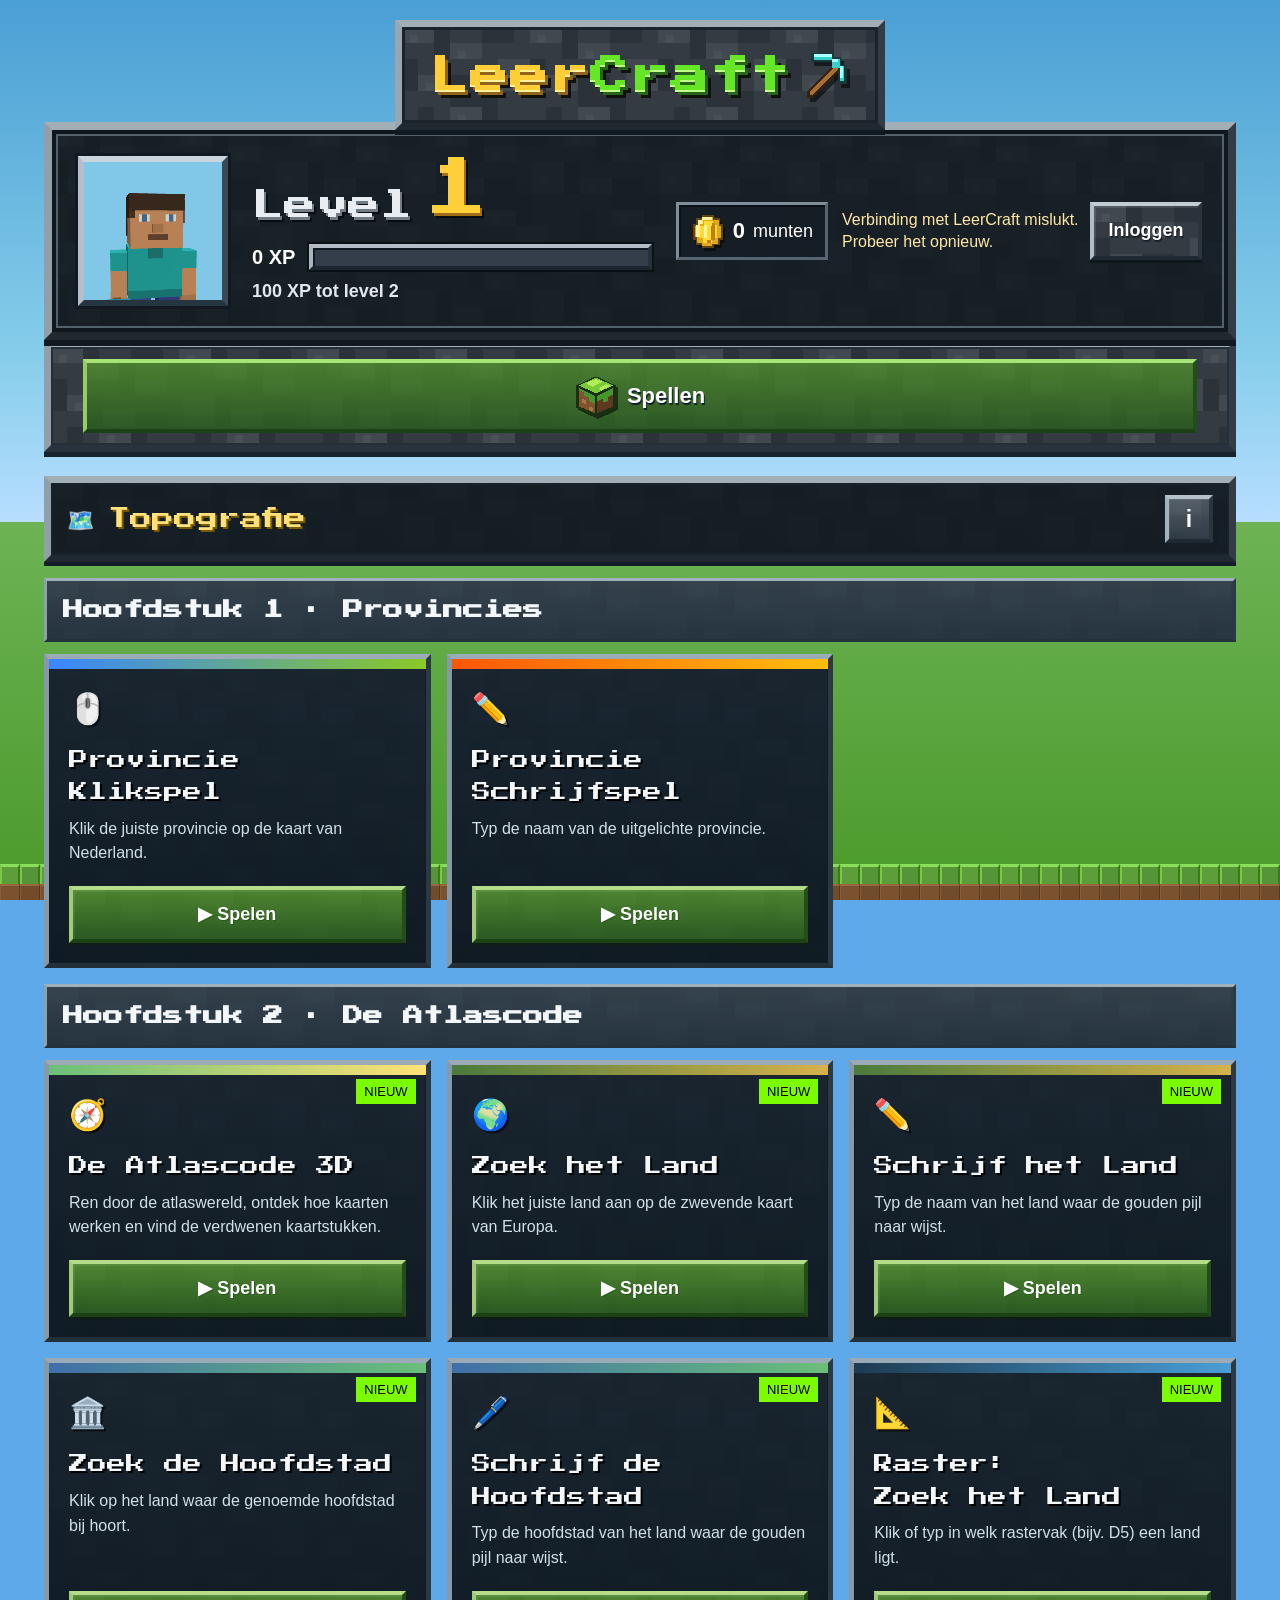
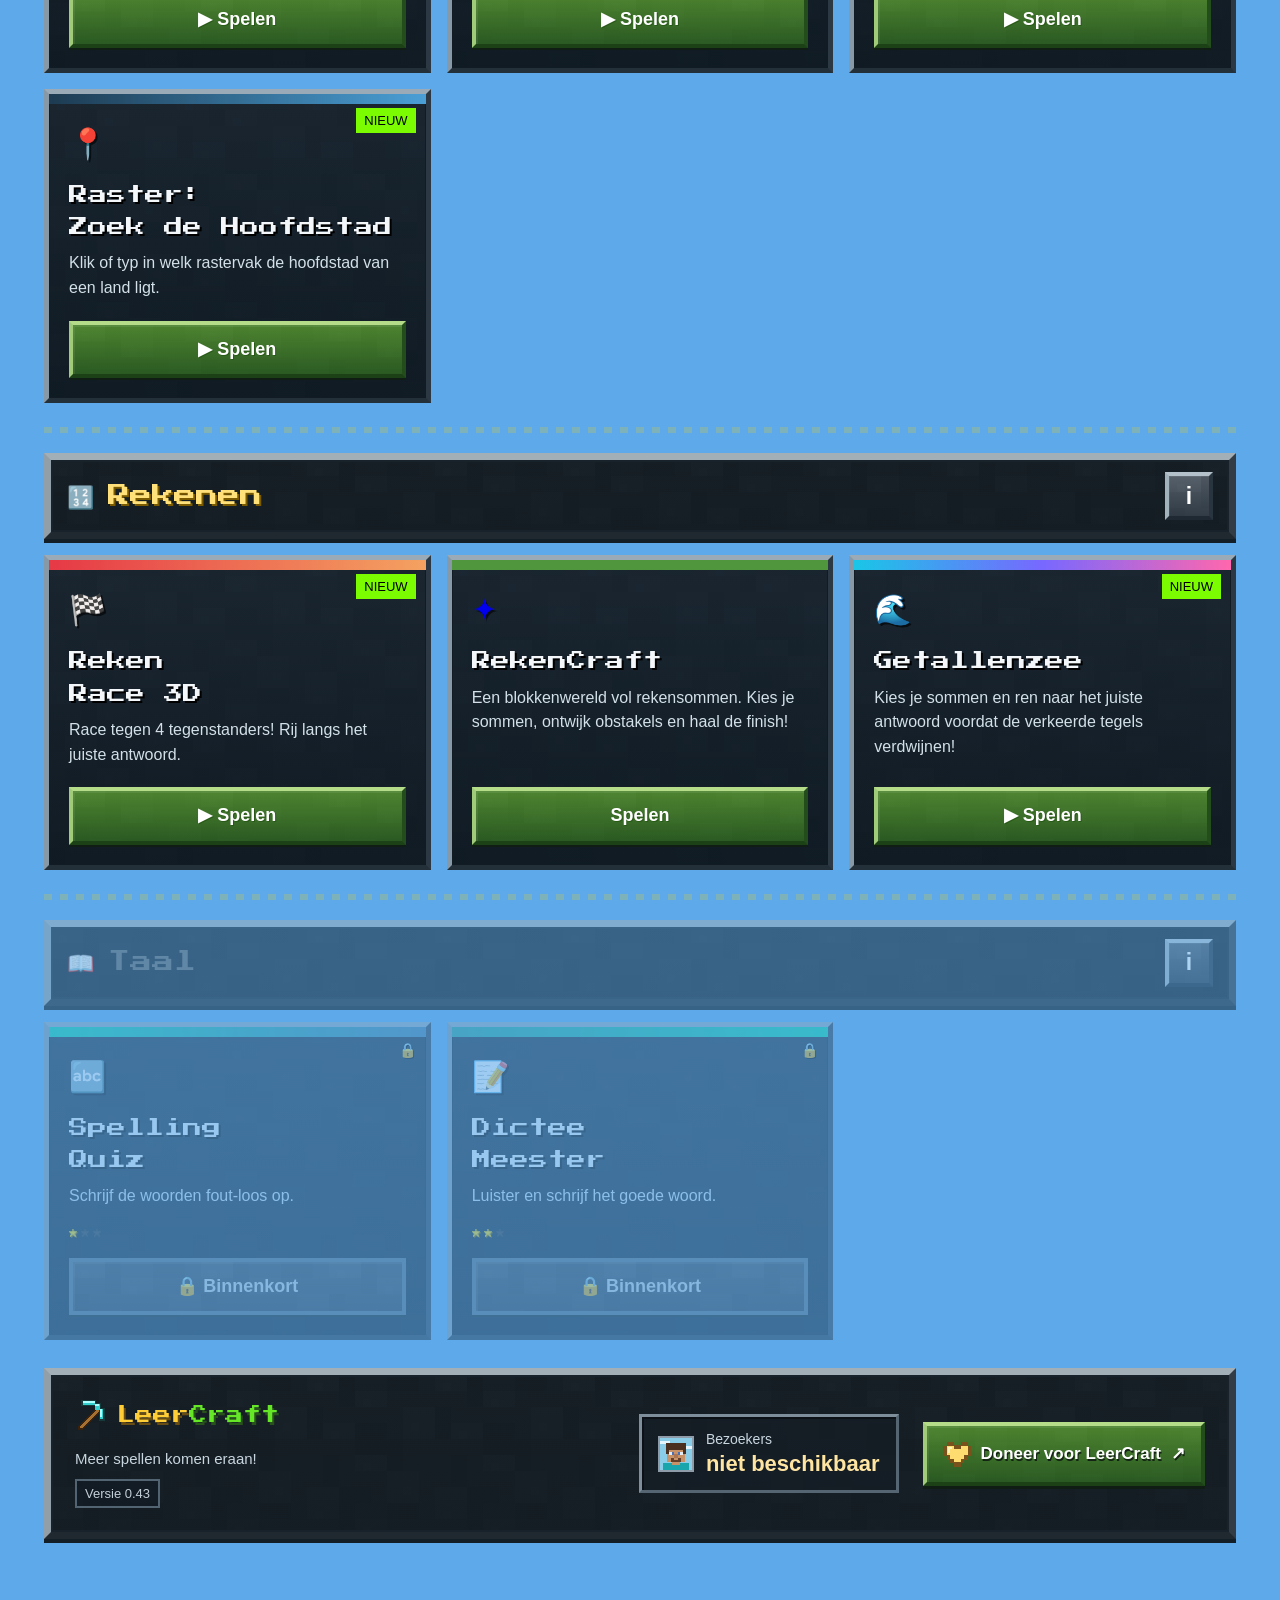
==== index.html @ abc986c8 "footer toegevoegd met doneerfunctie" ====
<!DOCTYPE html>
<html lang="nl">
<head>
<meta charset="UTF-8">
<meta name="viewport" content="width=device-width, initial-scale=1, viewport-fit=cover">
<title>LeerCraft ⛏️</title>
<link href="assets/fonts/fonts.css" rel="stylesheet">
<style>
*{box-sizing:border-box;margin:0;padding:0;}
body{font-family:'Press Start 2P',monospace;min-height:100vh;overflow-x:hidden;background:#5DA9E9;}

/* ── ACHTERGROND ── */
.sky{position:fixed;inset:0;z-index:0;
  background:linear-gradient(180deg,#4a9fd4 0%,#87CEEB 40%,#B8DEFF 58%,#6DB355 58%,#4A9A2A 100%);}

/* Animerende wolken */
.cloud{position:fixed;background:white;z-index:1;opacity:0.92;animation:drift linear infinite;}
@keyframes drift{from{transform:translateX(0);}to{transform:translateX(110vw);}}

/* Gras + aarde blokken onderaan */
.ground-row{position:fixed;bottom:0;left:0;right:0;z-index:2;display:flex;flex-direction:column;}
.grass-row{display:flex;height:20px;}
.dirt-row {display:flex;height:16px;}
.grass-block{flex:1;min-width:20px;background:#5D9E3A;border-top:3px solid #8ADE5A;border-left:2px solid #7BC847;border-right:2px solid #3A7A1A;}
.grass-block:nth-child(even){background:#569438;}
.dirt-block {flex:1;min-width:20px;background:#7A5230;border-top:2px solid #9A6840;border-left:1px solid #8A5E38;border-right:1px solid #5A3818;}
.dirt-block:nth-child(even){background:#724C2A;}

/* Sterren in de lucht (pixel dots) */
.star-field{position:fixed;inset:0;z-index:0;pointer-events:none;}

/* ── WRAPPER ── */
.wrapper{position:relative;z-index:10;max-width:1180px;margin:0 auto;padding:16px 14px 80px;}

/* ── LOGO BLOK ── */
.logo-block{
  background:rgba(0,0,0,0.82);
  border:4px solid #888;
  border-bottom-color:#222;border-right-color:#222;
  border-top-color:#bbb;border-left-color:#bbb;
  padding:20px 24px 16px;
  margin-bottom:16px;
  text-align:center;
  position:sticky;top:0;z-index:30;
  transition:padding .2s ease,box-shadow .2s ease;
}
.logo-block.compact{padding:6px 14px;box-shadow:0 6px 18px #0008}
.logo-block.compact .logo-title{font-size:clamp(15px,3vw,21px)}
.logo-block.compact .logo-sub{display:none}
.logo-block.compact .xp-wrap{display:block;margin:4px auto 0;max-width:720px;padding:2px 5px}
.logo-block.compact .xp-lbl{display:none}
.logo-block.compact .xp-outer{height:12px}
.logo-block.compact .xp-text{font-size:10px;color:#fff;text-shadow:1px 1px #000}
@media(max-width:600px){.logo-block.compact .xp-outer{height:15px}}
@media(max-width:600px){.logo-block{padding:12px}.logo-block::before,.logo-block::after{display:none}.subject-badge{font-size:10px}.cards-grid{grid-template-columns:1fr}}
/* Pickaxe decoraties links en rechts */
.logo-block::before{content:'⛏️';position:absolute;left:16px;top:50%;transform:translateY(-50%);font-size:28px;opacity:0.3;}
.logo-block::after {content:'⛏️';position:absolute;right:16px;top:50%;transform:translateY(-50%) scaleX(-1);font-size:28px;opacity:0.3;}

.logo-title{
  font-size:clamp(16px,4vw,28px);
  color:#FFD700;
  text-shadow:3px 3px #7A5A00, 5px 5px #000;
  line-height:1.6;
  letter-spacing:2px;
}
.logo-craft{color:#7CFC00;text-shadow:3px 3px #2A5A00,5px 5px #000;}
.logo-sub{
  font-size:clamp(5px,1.2vw,7px);
  color:#aaffaa;
  text-shadow:1px 1px #006600;
  margin-top:10px;
  line-height:2.2;
  letter-spacing:1px;
}

/* XP balk */
.xp-wrap{margin-top:14px;background:rgba(0,0,0,0.55);border:2px solid #444;padding:4px 6px;}
.xp-lbl{font-size:5px;color:#666;letter-spacing:1px;margin-bottom:4px;text-align:left;}
.xp-outer{background:#111;height:14px;border:2px solid #333;overflow:hidden;position:relative;}
.xp-fill{height:100%;background:linear-gradient(90deg,#7CFC00,#aeff55);box-shadow:0 0 8px #7CFC00;transition:width 1.2s ease;width:0%;}
.xp-text{position:absolute;right:6px;top:50%;transform:translateY(-50%);font-size:5px;color:#444;line-height:1;}

/* ── WELKOM ── */
.welcome{
  background:rgba(0,0,0,0.65);
  border:2px solid #333;border-bottom-color:#111;border-right-color:#111;border-top-color:#555;border-left-color:#555;
  padding:10px 14px;font-size:6px;color:#777;line-height:2.4;
  margin-bottom:20px;text-align:center;
}
.welcome b{color:#aaffaa;}

/* ── SUBJECT SECTIE ── */
.subject{margin-bottom:20px;}

.subject-header{
  display:flex;align-items:center;gap:10px;
  background:rgba(0,0,0,0.78);
  border:3px solid #555;border-bottom-color:#222;border-right-color:#222;border-top-color:#888;border-left-color:#888;
  padding:11px 16px;margin-bottom:10px;
}
.subject-icon{font-size:22px;flex-shrink:0;}
.subject-title{font-size:clamp(9px,2vw,14px);color:#FFD700;text-shadow:2px 2px #7A5A00;line-height:1.6;}
.subject-badge{
  margin-left:auto;font-size:5px;color:#FFD700;
  background:rgba(255,215,0,0.12);border:1px solid #7A5A00;
  padding:3px 7px;white-space:nowrap;
}
.subject.locked .subject-header{opacity:0.5;}
.subject.locked .subject-title{color:#666;text-shadow:none;}

/* ── HOOFDSTUKKEN ── */
.chapter-title{font-size:clamp(12px,1.35vw,16px);color:#fff;background:#183323e8;padding:13px 16px;margin:12px 0 10px;line-height:1.5}

/* ── KAARTEN GRID ── */
.cards-grid{display:grid;grid-template-columns:repeat(auto-fit,minmax(min(100%,290px),1fr));gap:10px;}

/* ── GAME KAART ── */
.card{
  background:rgba(0,0,0,0.78);
  border:4px solid #555;border-bottom-color:#111;border-right-color:#111;border-top-color:#888;border-left-color:#888;
  display:flex;flex-direction:column;
  text-decoration:none;cursor:pointer;
  position:relative;
  transition:transform 0.08s,filter 0.1s;
}
.card:hover{filter:brightness(1.22);transform:translateY(-4px);}
.card:active{transform:translateY(1px);border-top-color:#333;border-left-color:#333;border-bottom-color:#666;border-right-color:#666;}

.card-banner{height:10px;width:100%;}
.card-body{padding:14px 12px 12px;flex:1;display:flex;flex-direction:column;}

.card-icon{font-size:30px;margin-bottom:10px;filter:drop-shadow(2px 2px 0 rgba(0,0,0,0.6));}
.card-name{font-size:clamp(13px,1.5vw,17px);color:#fff;text-shadow:2px 2px #000;line-height:1.9;margin-bottom:6px;}
.card-desc{font-size:clamp(12px,1.15vw,14px);color:#ddd;line-height:1.65;margin-bottom:10px;flex:1;}

.card-stars{display:flex;gap:3px;margin-bottom:12px;}
.star{font-size:9px;}
.star.on{color:#FFD700;text-shadow:1px 1px #7A5A00;}
.star.off{color:#333;}

.card-btn{
  font-family:'Press Start 2P',monospace;font-size:clamp(11px,1vw,13px);
  padding:14px 10px;width:100%;
  background:#5D9E3A;color:#fff;text-shadow:1px 1px #2A5A18;border:none;
  border-bottom:3px solid #2A5A18;border-right:3px solid #2A5A18;
  border-top:3px solid #8ADE5A;border-left:3px solid #8ADE5A;
  cursor:pointer;letter-spacing:0.5px;transition:transform 0.08s;
}
.card-btn:active{transform:translateY(2px);border-bottom-width:1px;}

/* NIEUW badge */
.new-badge{
  position:absolute;top:14px;right:10px;
  font-size:5px;color:#000;background:#7CFC00;
  padding:3px 6px;letter-spacing:1px;
  text-shadow:none;
}

/* BINNENKORT */
.card.soon{cursor:default;opacity:0.4;pointer-events:none;}
.card.soon .card-btn{background:#333;border-color:#222;color:#555;text-shadow:none;}
.lock-badge{position:absolute;top:14px;right:10px;font-size:14px;filter:drop-shadow(1px 1px 0 #000);}

/* ── PIXEL DIVIDER ── */
.divider{
  height:6px;margin:8px 0 20px;
  background:repeating-linear-gradient(90deg,#FFD700 0,#FFD700 8px,transparent 8px,transparent 16px);
  opacity:0.2;
}

/* ── FOOTER ── */
.footer{text-align:center;font-size:5px;color:#444;margin-top:10px;line-height:3;}
.footer a{color:#555;text-decoration:none;}

/* Leesbare teksten op desktop, tablet en telefoon */
.logo-sub,.welcome,.subject-badge,.card-desc,.card-btn,.new-badge,.footer,.xp-lbl,.xp-text{
  font-family:Arial,Helvetica,sans-serif;
  letter-spacing:normal;
}
.logo-sub{font-size:clamp(15px,1.5vw,18px);line-height:1.4;color:#e1ffe0}
.welcome{font-size:clamp(16px,1.5vw,19px);line-height:1.5;color:#f0f4f0;padding:14px 18px}
.subject-title{font-size:clamp(17px,2vw,23px)}
.subject-badge{font-size:clamp(12px,1.2vw,15px);padding:7px 10px}
.chapter-title{font-size:clamp(15px,1.45vw,19px)}
.card-name{font-size:clamp(16px,1.6vw,20px);line-height:1.5}
.card-desc{font-size:clamp(17px,1.5vw,19px);line-height:1.5;color:#f0f0f0}
.card-btn{font-size:clamp(16px,1.4vw,18px);font-weight:700}
.new-badge{font-size:13px;padding:5px 8px}
.xp-lbl{font-size:13px;color:#e8f2e5;margin-bottom:5px}
.xp-outer{height:23px}
.xp-text{font-size:12px;color:#fff;text-shadow:1px 1px #000}
.footer{font-size:14px;color:#eff7e9}
@media(max-width:600px){.subject-header{flex-wrap:wrap}.subject-badge{margin-left:0}.card-body{padding:18px}.logo-block.compact{padding:5px 10px}}

/* Pixel particle bij klik */
@keyframes pixelPop{0%{opacity:1;transform:scale(1);}100%{opacity:0;transform:scale(2.5) translateY(-12px);}}
.px-pop{position:fixed;pointer-events:none;font-size:12px;z-index:999;animation:pixelPop 0.5s ease-out forwards;}
</style>
<link rel="stylesheet" href="assets/responsive.css">
<script src="assets/responsive.js" defer></script>
<link rel="stylesheet" href="/assets/shop.css">
<link rel="stylesheet" href="/assets/theme.css">
<script src="/assets/theme.js"></script>
<link rel="stylesheet" href="/assets/header.css">
<link rel="stylesheet" href="/assets/hub.css">
</head>
<body class="site-home">

<div class="sky"></div>

<!-- Wolken met verschillende snelheden -->
<div class="cloud" style="width:100px;height:26px;top:34px;left:-120px;box-shadow:10px 0 0 white,-10px 0 0 white,0 -10px 0 10px white;animation-duration:38s;animation-delay:0s;"></div>
<div class="cloud" style="width:76px;height:20px;top:68px;left:-90px;box-shadow:8px 0 0 white,-8px 0 0 white,0 -8px 0 8px white;animation-duration:52s;animation-delay:12s;"></div>
<div class="cloud" style="width:120px;height:30px;top:20px;left:-140px;box-shadow:12px 0 0 white,-12px 0 0 white,0 -12px 0 12px white;animation-duration:44s;animation-delay:6s;"></div>
<div class="cloud" style="width:64px;height:18px;top:88px;left:-80px;box-shadow:6px 0 0 white,-6px 0 0 white,0 -6px 0 6px white;animation-duration:60s;animation-delay:22s;"></div>

<!-- Grond -->
<div class="ground-row">
  <div class="grass-row" id="grass-row"></div>
  <div class="dirt-row"  id="dirt-row"></div>
</div>

<div class="wrapper">

  <header class="adventure-header" aria-label="LeerCraft en jouw voortgang">
    <a class="adventure-brand" href="/#spellen" aria-label="LeerCraft spellen">
      <span class="adventure-brand-word">Leer<span>Craft</span></span>
      <img src="/assets/images/ui-pickaxe.svg" width="48" height="48" alt="">
    </a>
    <div class="adventure-panel">
      <div class="adventure-portrait"><img id="header-avatar" src="/assets/images/steve-portrait.svg" width="256" height="256" alt="Jouw Steve"></div>
      <div class="adventure-progress">
        <div class="adventure-level">Level <strong id="header-level-number">1</strong></div>
        <div class="adventure-xp-row">
          <span class="adventure-xp-total" id="xp-text">0 XP</span>
          <div class="adventure-xp-track" id="header-xp-track" role="progressbar" aria-label="Voortgang naar het volgende level" aria-valuemin="0" aria-valuemax="100" aria-valuenow="0"><div class="adventure-xp-fill" id="xp-fill"></div></div>
          <span class="adventure-xp-next" id="xp-next">100 XP tot level 2</span>
        </div>
      </div>
      <div class="adventure-actions">
        <div class="adventure-wallet" aria-label="Beschikbare munten"><img src="/assets/images/ui-coin.svg" width="40" height="40" alt=""><strong id="header-coins">0</strong><span>munten</span></div>
        <div data-leercraft-account class="header-account"></div>
      </div>
    </div>
  </header>
  <nav class="hub-nav" aria-label="Hoofdmenu">
    <a href="#spellen" data-hub="spellen"><img class="hub-nav-icon" src="/assets/images/ui-grass.svg" alt="">Spellen</a>
    <a href="#winkel" data-hub="winkel" hidden><img class="hub-nav-icon" src="/assets/images/ui-chest.svg" alt="">Winkel</a>
    <a href="#mijn-steve" data-hub="mijn-steve" hidden><img class="hub-nav-icon" src="/assets/images/steve-portrait.svg" alt="">Mijn Steve</a>
  </nav>
  <section id="games-panel" aria-label="Spellen">


  <!-- ══════════════════════════════════════════
       TOPO
  ══════════════════════════════════════════ -->
  <div class="subject" id="subj-topo">
    <div class="subject-header">
      <span class="subject-icon">🗺️</span>
      <span class="subject-title">Topografie</span>
      <span class="subject-badge">Groep 6 &middot; 2 hoofdstukken · 9 spellen</span>
    </div>
    <p class="learning-path">Groep 6: herkennen &rarr; zelf herinneren &rarr; combineren en toepassen. Tijd en bediening zijn extra speluitdagingen.</p>
    <h3 class="chapter-title">Hoofdstuk 1 · Provincies</h3>
    <div class="cards-grid">

      <a class="card" href="/spellen/topografie/groep-6/provincie-klik/">
        <div class="card-banner" style="background:linear-gradient(90deg,#3A86FF,#8AC926);"></div>
        <div class="card-body">
          <span class="card-icon">🖱️</span>
          <div class="card-name">Provincie<br>Klikspel</div>
          <div class="card-desc">Klik de juiste provincie op de kaart van Nederland.</div>
          <p class="didactic-level"><strong>Niveau 1: herkennen</strong><span>Zoek de genoemde provincie op de kaart.</span></p>
          <button class="card-btn">▶ Spelen</button>
        </div>
      </a>

      <a class="card" href="/spellen/topografie/groep-6/provincie-schrijf/">
        <div class="card-banner" style="background:linear-gradient(90deg,#FB5607,#FFBE0B);"></div>
        <div class="card-body">
          <span class="card-icon">✏️</span>
          <div class="card-name">Provincie<br>Schrijfspel</div>
          <div class="card-desc">Typ de naam van de uitgelichte provincie.</div>
          <p class="didactic-level"><strong>Niveau 2: zelf herinneren</strong><span>Haal de provincienaam op en schrijf hem, met hints als steun.</span></p>
          <button class="card-btn">▶ Spelen</button>
        </div>
      </a>

    </div>
    <h3 class="chapter-title">Hoofdstuk 2 · De Atlascode</h3>
    <div class="cards-grid">
      <a class="card" href="/spellen/topografie/groep-6/atlascode/">
        <div class="card-banner" style="background:linear-gradient(90deg,#6bbf79,#ffe275);"></div>
        <div class="new-badge">NIEUW</div>
        <div class="card-body">
          <span class="card-icon" aria-hidden="true">🧭</span>
          <div class="card-name">De Atlascode 3D</div>
          <div class="card-desc">Ren door de atlaswereld, ontdek hoe kaarten werken en vind de verdwenen kaartstukken.</div>
          <p class="didactic-level"><strong>Niveau 3: toepassen</strong><span>Pas verschillende kaartvaardigheden toe in atlasmissies.</span></p>
          <span class="card-btn">▶ Spelen</span>
        </div>
      </a>

      <a class="card" href="/spellen/topografie/groep-6/europa-landen-klik/">
        <div class="card-banner" style="background:linear-gradient(90deg,#4a7a3c,#d6b24a);"></div>
        <div class="new-badge">NIEUW</div>
        <div class="card-body">
          <span class="card-icon" aria-hidden="true">🌍</span>
          <div class="card-name">Zoek het Land</div>
          <div class="card-desc">Klik het juiste land aan op de zwevende kaart van Europa.</div>
          <p class="didactic-level"><strong>Niveau 1: herkennen</strong><span>Zoek het genoemde land op de kaart.</span></p>
          <span class="card-btn">▶ Spelen</span>
        </div>
      </a>

      <a class="card" href="/spellen/topografie/groep-6/europa-landen-schrijf/">
        <div class="card-banner" style="background:linear-gradient(90deg,#4a7a3c,#d6b24a);"></div>
        <div class="new-badge">NIEUW</div>
        <div class="card-body">
          <span class="card-icon" aria-hidden="true">✏️</span>
          <div class="card-name">Schrijf het Land</div>
          <div class="card-desc">Typ de naam van het land waar de gouden pijl naar wijst.</div>
          <p class="didactic-level"><strong>Niveau 2: zelf herinneren</strong><span>Haal de naam van het gemarkeerde land zelf op.</span></p>
          <span class="card-btn">▶ Spelen</span>
        </div>
      </a>

      <a class="card" href="/spellen/topografie/groep-6/europa-hoofdsteden-klik/">
        <div class="card-banner" style="background:linear-gradient(90deg,#3f6fa8,#6bbf79);"></div>
        <div class="new-badge">NIEUW</div>
        <div class="card-body">
          <span class="card-icon" aria-hidden="true">🏛️</span>
          <div class="card-name">Zoek de Hoofdstad</div>
          <div class="card-desc">Klik op het land waar de genoemde hoofdstad bij hoort.</div>
          <p class="didactic-level"><strong>Niveau 2: verbanden leggen</strong><span>Koppel een hoofdstad aan het juiste land en vind het op de kaart.</span></p>
          <span class="card-btn">▶ Spelen</span>
        </div>
      </a>

      <a class="card" href="/spellen/topografie/groep-6/europa-hoofdsteden-schrijf/">
        <div class="card-banner" style="background:linear-gradient(90deg,#3f6fa8,#6bbf79);"></div>
        <div class="new-badge">NIEUW</div>
        <div class="card-body">
          <span class="card-icon" aria-hidden="true">🖊️</span>
          <div class="card-name">Schrijf de Hoofdstad</div>
          <div class="card-desc">Typ de hoofdstad van het land waar de gouden pijl naar wijst.</div>
          <p class="didactic-level"><strong>Niveau 3: zelfstandig ophalen</strong><span>Herken het land en schrijf de bijbehorende hoofdstad.</span></p>
          <span class="card-btn">▶ Spelen</span>
        </div>
      </a>

      <a class="card" href="/spellen/topografie/groep-6/europa-raster-landen/">
        <div class="card-banner" style="background:linear-gradient(90deg,#1d3b52,#4a9fd6);"></div>
        <div class="new-badge">NIEUW</div>
        <div class="card-body">
          <span class="card-icon" aria-hidden="true">📐</span>
          <div class="card-name">Raster:<br>Zoek het Land</div>
          <div class="card-desc">Klik of typ in welk rastervak (bijv. D5) een land ligt.</div>
          <p class="didactic-level"><strong>Niveau 3: toepassen</strong><span>Zoek een land en lees de bijbehorende rastercoordinaten af.</span></p>
          <span class="card-btn">▶ Spelen</span>
        </div>
      </a>

      <a class="card" href="/spellen/topografie/groep-6/europa-raster-hoofdsteden/">
        <div class="card-banner" style="background:linear-gradient(90deg,#1d3b52,#4a9fd6);"></div>
        <div class="new-badge">NIEUW</div>
        <div class="card-body">
          <span class="card-icon" aria-hidden="true">📍</span>
          <div class="card-name">Raster:<br>Zoek de Hoofdstad</div>
          <div class="card-desc">Klik of typ in welk rastervak de hoofdstad van een land ligt.</div>
          <p class="didactic-level"><strong>Niveau 3: combineren</strong><span>Koppel hoofdstad en land en bepaal het juiste rastervak.</span></p>
          <span class="card-btn">▶ Spelen</span>
        </div>
      </a>
    </div>
  </div>

  <div class="divider"></div>

  <!-- ══════════════════════════════════════════
       REKENEN
  ══════════════════════════════════════════ -->
  <div class="subject" id="subj-rekenen">
    <div class="subject-header">
      <span class="subject-icon">🔢</span>
      <span class="subject-title">Rekenen</span>
      <span class="subject-badge">Groep 6 &middot; 3 spellen</span>
    </div>
    <div class="cards-grid">

      <a class="card" href="/spellen/rekenen/groep-6/reken-race/">
        <div class="card-banner" style="background:linear-gradient(90deg,#E63946,#F4A261);"></div>
        <div class="new-badge">NIEUW</div>
        <div class="card-body">
          <span class="card-icon">🏁</span>
          <div class="card-name">Reken<br>Race 3D</div>
          <div class="card-desc">Race tegen 4 tegenstanders! Rij langs het juiste antwoord.</div>
          <p class="didactic-level"><strong>Niveau: rekenen onder tijdsdruk</strong><span>Reken de som uit en stuur naar het juiste antwoord.</span></p>
          <button class="card-btn">▶ Spelen</button>
        </div>
      </a>

      <a class="card" href="/spellen/rekenen/groep-6/rekencraft/">
        <div class="card-banner" style="background:#4f963c"></div>
        <div class="card-body">
          <span class="card-icon" aria-hidden="true">✦</span>
          <div class="card-name">RekenCraft</div>
          <div class="card-desc">Een blokkenwereld vol rekensommen. Kies je sommen, ontwijk obstakels en haal de finish!</div>
          <p class="didactic-level"><strong>Niveau: instelbaar</strong><span>Kies bewerkingen en getalbereik. De speluitdaging groeit per level.</span></p>
          <span class="card-btn">Spelen</span>
        </div>
      </a>

      <a class="card" href="/spellen/rekenen/groep-6/getallenzee/">
        <div class="card-banner" style="background:linear-gradient(90deg,#19c6e7,#7868ff,#ff67ad)"></div>
        <div class="new-badge">NIEUW</div>
        <div class="card-body">
          <span class="card-icon" aria-hidden="true">🌊</span>
          <div class="card-name">Getallenzee</div>
          <div class="card-desc">Kies je sommen en ren naar het juiste antwoord voordat de verkeerde tegels verdwijnen!</div>
          <p class="didactic-level"><strong>Niveau: instelbaar</strong><span>Kies plus/min, keersommen of gemengd. Reken voordat de tijd om is.</span></p>
          <span class="card-btn">▶ Spelen</span>
        </div>
      </a>

    </div>
  </div>

  <div class="divider"></div>

  <!-- ══════════════════════════════════════════
       TAAL
  ══════════════════════════════════════════ -->
  <div class="subject locked" id="subj-taal">
    <div class="subject-header">
      <span class="subject-icon">📖</span>
      <span class="subject-title">Taal</span>
      <span class="subject-badge">Binnenkort</span>
    </div>
    <div class="cards-grid">

      <div class="card soon">
        <div class="card-banner" style="background:linear-gradient(90deg,#06D6A0,#457B9D);"></div>
        <div class="lock-badge">🔒</div>
        <div class="card-body">
          <span class="card-icon">🔤</span>
          <div class="card-name">Spelling<br>Quiz</div>
          <div class="card-desc">Schrijf de woorden fout-loos op.</div>
          <div class="card-stars">
            <span class="star on">★</span><span class="star off">★</span><span class="star off">★</span>
          </div>
          <button class="card-btn">🔒 Binnenkort</button>
        </div>
      </div>

      <div class="card soon">
        <div class="card-banner" style="background:linear-gradient(90deg,#2A9D8F,#06D6A0);"></div>
        <div class="lock-badge">🔒</div>
        <div class="card-body">
          <span class="card-icon">📝</span>
          <div class="card-name">Dictee<br>Meester</div>
          <div class="card-desc">Luister en schrijf het goede woord.</div>
          <div class="card-stars">
            <span class="star on">★</span><span class="star on">★</span><span class="star off">★</span>
          </div>
          <button class="card-btn">🔒 Binnenkort</button>
        </div>
      </div>

    </div>
  </div>

  </section>
  <section id="outfit-panel" class="outfit-panel" hidden aria-labelledby="outfit-heading">
    <header class="outfit-heading"><h1 id="outfit-heading">Winkel</h1><div class="shop-wallet"><img src="/assets/images/ui-coin.svg" width="34" height="34" alt=""><strong id="shop-balance" role="status">Saldo laden...</strong></div></header>
    <p id="shop-message" role="status" aria-live="polite"></p>
    <div id="world-theme-setting" class="world-theme-setting" hidden>
      <span>Dark mode · The End</span>
      <label class="world-switch"><input id="world-theme-toggle" type="checkbox" role="switch" aria-label="Dark mode: The End"><span class="world-switch-track" aria-hidden="true"></span></label>
    </div>
    <div class="outfit-layout">
      <div class="outfit-inventory">
        <nav id="shop-categories" class="shop-categories" aria-label="Itemcategorie"></nav>
        <h2 id="category-heading">Petjes</h2>
        <div id="shop-catalog" class="item-grid"></div>
        <div id="shop-owned" class="item-grid" hidden></div>
        <p id="category-empty" hidden>Nog geen items in deze categorie.</p>
      </div>
      <aside class="avatar-card" aria-label="Jouw Steve">
        <h2>Jouw Steve</h2>
        <canvas id="avatar-preview" aria-label="Steve met jouw outfit. Sleep om hem te draaien."></canvas>
        <p id="preview-fallback" hidden>Het 3D-voorbeeld kon niet worden geladen.</p>
      </aside>
    </div>
    <section id="player-history" hidden aria-labelledby="history-heading"><h2 id="history-heading">Mijn voortgang</h2><p id="history-total"></p><div id="history-games"></div></section>
  </section>
  <footer class="footer site-footer" aria-label="Over LeerCraft">
    <div class="footer-identity">
      <a class="footer-brand" href="/#spellen"><img src="/assets/images/ui-pickaxe.svg" width="32" height="32" alt=""><span>Leer<span>Craft</span></span></a>
      <p>Meer spellen komen eraan!</p>
      <span class="footer-version">Versie 0.43</span>
    </div>
    <div class="footer-visitors"><img src="/assets/images/steve-portrait.svg" width="36" height="36" alt=""><div><span>Bezoekers</span><strong id="visitor-count">...</strong></div></div>
    <a class="footer-donate" href="https://whydonate.com/fundraising/leercraft" target="_blank" rel="noopener noreferrer" aria-label="Doneer voor LeerCraft (opent in een nieuw tabblad)">
      <svg width="28" height="28" viewBox="0 0 24 24" aria-hidden="true" shape-rendering="crispEdges"><path fill="#79511b" d="M3 2h6v2h6V2h6v3h3v9h-3v3h-3v3h-3v3H9v-3H6v-3H3v-3H0V5h3z"/><path fill="#ffdc70" d="M3 5h6v3h6V5h6v8h-3v3h-3v3H9v-3H6v-3H3z"/><path fill="#fff5bb" d="M4 6h4v2H6v3H4z"/></svg>
      <span>Doneer voor LeerCraft</span><span aria-hidden="true">↗</span>
    </a>
  </footer>

</div>

<script>
// ── Gras + aarde blokken ──
function fillRow(id, cls){
  const row = document.getElementById(id);
  const n   = Math.ceil(window.innerWidth / 20) + 2;
  for(let i=0;i<n;i++){
    const b = document.createElement('div');
    b.className = cls;
    row.appendChild(b);
  }
}
fillRow('grass-row','grass-block');
fillRow('dirt-row', 'dirt-block');

// ── XP balk ──


// ── Pixel-pop effect bij klik ──
document.querySelectorAll('.card:not(.soon)').forEach(card=>{
  card.addEventListener('click', function(e){
    const emojis = ['⭐','✨','💎','⚡','🌟'];
    for(let i=0;i<5;i++){
      const el = document.createElement('div');
      el.className = 'px-pop';
      el.textContent = emojis[Math.floor(Math.random()*emojis.length)];
      el.style.left  = (e.clientX + (Math.random()-0.5)*60)+'px';
      el.style.top   = (e.clientY + (Math.random()-0.5)*40)+'px';
      el.style.animationDelay = (Math.random()*0.15)+'s';
      document.body.appendChild(el);
      setTimeout(()=>el.remove(), 600);
    }
  });
});
</script>
<script src="/assets/avatar-profile.js"></script>
<script src="assets/account.js" data-root="."></script>
<script src="assets/visitor-counter.js" data-root="."></script>
<script type="module" src="/assets/js/shop.js"></script>
<script src="/assets/js/hub-info.js" defer></script>
<script type="module" src="/assets/js/end-backdrop.js"></script>
</body>
</html>
---- assets/fonts/fonts.css ----
@font-face{font-family:'Press Start 2P';font-style:normal;font-weight:400;font-display:swap;src:url('./press-start-2p.ttf') format('truetype');}
---- assets/responsive.css ----
/* Touch-sized base; tablet layout from 600px, desktop expansion from 1100px. */
:root{--page-gap:12px;--visible-height:100dvh;--keyboard-inset:0px}
html{ -webkit-text-size-adjust:100%;scroll-padding-block:16px }
body{min-width:0}
button,input,select,textarea,a{ -webkit-tap-highlight-color:transparent }
button,input,select,textarea{box-sizing:border-box;max-width:100%}
button,[role=button],.site-menu{touch-action:manipulation}
button{min-height:48px;line-height:1.4}
input:not([type=checkbox]):not([type=range]),select,textarea{font-size:18px;min-height:48px}
:focus-visible{outline:3px solid #ffe36b;outline-offset:3px}
.site-menu{bottom:calc(10px + env(safe-area-inset-bottom));min-height:48px;font-size:16px}
.screen,#start,#overlay,#startScreen,.end-screen{box-sizing:border-box;max-height:100dvh;overflow-y:auto;overscroll-behavior:contain;touch-action:pan-y;align-content:safe center;justify-content:safe center;padding:20px 14px calc(84px + env(safe-area-inset-bottom))}
.screen>*:not(.hidden),.end-screen>*{flex-shrink:0;max-width:100%}
.screen p,.end-msg{font:16px/1.6 Arial,sans-serif;color:#e4eae1}
.screen :is(.btn,.gbtn),.end-screen .mc-btn{font:700 17px/1.4 Arial,sans-serif;min-height:52px;padding:12px 20px}
.game-europe .card,.game-atlas .card,.startCard{box-sizing:border-box;width:min(100%,720px);max-width:100%;margin-block:auto;padding:20px 16px}
.game-europe .card h1,.game-atlas h1{font-size:clamp(23px,4vw,38px);overflow-wrap:anywhere;line-height:1.4}
.game-europe .card p,.game-atlas .card p{font:17px/1.6 Arial,sans-serif}
.game-europe .play,.game-atlas .play{max-width:100%;margin:6px 0;padding:12px 16px;min-height:52px;font-size:17px;white-space:normal}
.site-home .wrapper,.game-province .wrapper{width:100%;padding:12px 12px calc(84px + env(safe-area-inset-bottom));margin-inline:auto}
.site-home .logo-block{position:relative;top:auto;padding:16px 12px}
.site-home .logo-block::before,.site-home .logo-block::after{display:none}
.site-home .logo-title,.site-home .logo-block.compact .logo-title{font-size:22px;letter-spacing:0}
.site-home .logo-block.compact .logo-sub{display:block}
.site-home .logo-block.compact .xp-lbl{display:block}
.site-home .xp-outer,.site-home .logo-block.compact .xp-outer{height:34px}
.site-home .xp-text,.site-home .logo-block.compact .xp-text{font:13px/1.3 Arial,sans-serif;left:6px;right:6px;text-align:center;white-space:normal}
.site-home .subject-header{flex-wrap:wrap;gap:10px;padding:14px}
.site-home .subject-title{font-size:18px;line-height:1.5}
.site-home .subject-badge{margin-left:0;white-space:normal}
.site-home .cards-grid{grid-template-columns:minmax(0,1fr);gap:16px}
.site-home .card{min-width:0}
.site-home .card-body{padding:20px 16px}
.site-home .card-name{font-size:18px;line-height:1.55}
.site-home .card-desc{font-size:17px;line-height:1.6}
.site-home .card-btn{display:block;min-height:52px;padding:14px;text-align:center}
.site-home .welcome{font-size:17px;line-height:1.6}
.site-home .learning-path{font:16px/1.6 Arial,sans-serif;color:#fff;background:#163421ed;padding:14px 16px;margin-bottom:12px;border-left:4px solid #b2d887}
.site-home .didactic-level{display:grid;gap:6px;font:15px/1.5 Arial,sans-serif;color:#e5efd9;background:#ffffff09;border-left:3px solid #a9d47d;padding:10px 12px;margin:0 0 16px}
.site-home .didactic-level strong{font-size:16px;color:#ffe36b}
/* Province map: show the question before the map on compact screens. */
.game-province .header h1{font-size:18px;line-height:1.6}
.game-province .header h1 small{font:16px/1.5 Arial,sans-serif;margin-top:8px}
.game-province .score-bar{display:grid;grid-template-columns:repeat(3,minmax(0,1fr));gap:8px}
.game-province :is(.sc-block,.xp-wrap){min-width:0;padding:10px}
.game-province .xp-wrap{grid-column:1/-1}
.game-province :is(.sc-label,.xp-lbl,.map-title,.quest-eyebrow,.prov-list-title,.type-prompt){font:14px/1.5 Arial,sans-serif;color:#dbe8d4}
.game-province .sc-val{font-size:18px}
.game-province #round-disp{font:700 18px/1.4 Arial,sans-serif;white-space:nowrap}
.game-province .xp-track{height:16px}
.game-province .game-area{display:grid;grid-template-columns:minmax(0,1fr);grid-template-areas:'question' 'feedback' 'map' 'provinces' 'restart';gap:12px}
.game-province .side{display:contents}
.game-province .map-panel{grid-area:map;min-width:0;padding:6px}
.game-province :is(.quest-card,.type-section){grid-area:question;min-width:0;padding:14px}
.game-province .quest-icon{display:none}
.game-province .quest-name{font-size:19px;min-height:0;line-height:1.5}
.game-province .feedback{grid-area:feedback;font:16px/1.5 Arial,sans-serif;padding:12px;min-height:48px;color:#eee}
.game-province .prov-list{grid-area:provinces;padding:12px}
.game-province .side>.mc-btn{grid-area:restart}
.game-province .chips{gap:6px}
.game-province .chip{font:14px/1.4 Arial,sans-serif;padding:6px 8px}
.game-province .mc-btn{font:700 16px/1.4 Arial,sans-serif;min-height:48px;padding:12px}
.game-province .btn-row{flex-wrap:wrap;gap:10px}
.game-province #prov-input{font:18px/1.5 Arial,sans-serif;min-height:52px;letter-spacing:normal}
.game-province .lb{font:18px/1.4 Arial,sans-serif;width:20px;height:28px}
.game-province .end-screen{gap:14px}
.game-province .end-title{font-size:21px}
/* HUD uses flow layout so instructions and score cannot overlap. */
:is(.game-europe,.game-atlas) #ui{display:grid;grid-template-columns:minmax(0,1fr);grid-template-rows:auto auto 1fr;align-items:start;gap:8px;padding:calc(10px + env(safe-area-inset-top)) 12px 0}
:is(.game-europe,.game-atlas) #mission{position:static;transform:none;width:auto;min-width:0;padding:10px 12px}
:is(.game-europe,.game-atlas) #mission b{font-size:18px;line-height:1.4}
:is(.game-europe,.game-atlas) #mission span{font-size:15px;line-height:1.4}
:is(.game-europe,.game-atlas) #score{position:static;min-width:0;padding:7px 12px;font:14px/1.5 Arial,sans-serif;display:flex;justify-content:center;flex-wrap:wrap;gap:6px 20px}
.game-europe #toast{top:190px;font-size:16px;max-width:calc(100% - 24px);width:max-content}
.game-europe #answerBar{width:min(560px,calc(100% - 24px));bottom:calc(76px + env(safe-area-inset-bottom) + var(--keyboard-inset));padding:10px;gap:8px;align-items:start;touch-action:pan-y}
.game-europe #answerBar>div{flex:1;min-width:0}
.game-europe #answerInput{width:100%;min-width:0;min-height:48px;font-size:18px;padding:10px}
.game-europe #submitBtn{min-height:48px;font-size:16px;padding:10px}
.game-atlas #bar{top:174px;left:12px;transform:none;width:calc(100% - 24px);height:14px}
.game-atlas #controls{left:12px;bottom:calc(78px + env(safe-area-inset-bottom));grid-template-columns:repeat(3,48px);gap:5px}
.game-atlas #controls .btn{width:48px;height:48px}
.game-atlas #jump{right:12px;bottom:calc(78px + env(safe-area-inset-bottom));width:76px;height:58px;font-size:15px}
.game-atlas #hint{display:none}
.game-atlas .choices{display:grid;grid-template-columns:minmax(0,1fr)}
.game-atlas .choice{min-width:0}
.game-race #top{padding:12px 10px;gap:6px}
.game-race .hbox{min-width:0;padding:9px;flex:1}
.game-race .hlbl{font:13px/1.3 Arial,sans-serif;color:#ddd;letter-spacing:normal}
.game-race .hval{font-size:18px}
.game-race #sombar{top:88px;font-size:18px;padding:10px 14px;max-width:calc(100% - 24px);white-space:normal;text-align:center}
.game-race #standings{top:146px;left:10px}
.game-race .srow{min-width:0;font:13px/1.3 Arial,sans-serif;padding:5px 8px;gap:5px}
.game-race #minimap{width:86px;height:86px;left:10px;bottom:164px}
.game-race #mm{width:100%;height:100%}
.game-race #bigpos{left:110px;bottom:174px}
.game-race #bignum{font-size:38px}
.game-race #speedo{right:10px;bottom:164px;width:90px;padding:8px}
.game-race #spnum{font-size:25px}
.game-race #race-touch{bottom:calc(78px + env(safe-area-inset-bottom));left:10px;right:10px}
.game-race #race-touch button{width:56px;height:58px;font-size:18px}
.game-race #race-touch>div{gap:6px}
.game-race .sgrid{width:100%;max-width:600px;gap:8px}
.game-race .sbox{min-width:0;padding:12px 6px}
.game-race .sboxl,.game-rekencraft .sl{font:13px/1.4 Arial,sans-serif;color:#ddd}
.game-rekencraft #ss .start-layout{grid-template-columns:minmax(0,1fr);max-width:560px;gap:24px;padding:0 16px}
.game-rekencraft .banner{box-sizing:border-box;width:100%;margin:0;font-size:20px;line-height:1.5}
.game-rekencraft .screen p{font:16px/1.6 Arial,sans-serif}
.game-rekencraft #controls{bottom:calc(78px + env(safe-area-inset-bottom));padding-inline:12px}
.game-rekencraft .ctrl{width:56px;height:56px}
.game-rekencraft .ctrl-group{gap:8px}
.game-rekencraft #hint{display:none}
.game-sea #question{top:88px;min-width:0;max-width:calc(100% - 24px);width:max-content;font-size:clamp(16px,3vw,24px);padding:12px}
.game-sea #timer{top:158px}
.game-sea .mode{font:700 17px/1.5 Arial,sans-serif;min-height:56px}
.game-sea .modes{grid-template-columns:minmax(0,1fr)}
.game-sea #startScreen{padding-bottom:24px}
@media(min-width:600px){
 :root{--page-gap:20px}
 .site-home .wrapper,.game-province .wrapper{padding:20px 24px calc(88px + env(safe-area-inset-bottom))}
 .site-home .cards-grid{grid-template-columns:repeat(2,minmax(0,1fr));gap:20px}
 .site-home .card-body{padding:24px}
 .site-home .logo-title,.site-home .logo-block.compact .logo-title{font-size:28px}
 .site-home .subject-title{font-size:22px}
 .site-home .subject-badge{margin-left:auto}
 .game-province .game-area{grid-template-columns:minmax(0,1fr) minmax(240px,.7fr);grid-template-areas:'map side';gap:16px}
 .game-province .side{grid-area:side;display:flex;gap:12px;position:sticky;top:16px;min-width:0}
 .game-province .quest-icon{display:block}
 .game-province .score-bar{grid-template-columns:repeat(3,minmax(0,1fr)) minmax(160px,1.5fr)}
 .game-province .xp-wrap{grid-column:auto}
 :is(.game-europe,.game-atlas) #ui{grid-template-columns:minmax(0,1fr) 168px;gap:12px;padding:16px 20px}
 :is(.game-europe,.game-atlas) #score{display:block;padding:12px}
 :is(.game-europe,.game-atlas) #mission b{font-size:22px}
 :is(.game-europe,.game-atlas) #mission span{font-size:17px}
 .game-europe #toast{top:140px}
 .game-atlas #bar{top:142px;left:20px;width:calc(100% - 208px)}
 .game-atlas #controls{grid-template-columns:repeat(3,64px);left:20px}
 .game-atlas #controls .btn{width:64px;height:58px}
 .game-atlas #jump{width:90px;height:70px;right:20px}
 .game-atlas .choices{grid-template-columns:repeat(2,minmax(0,1fr))}
 .game-race #race-touch button{width:72px;height:72px;font-size:22px}
 .game-race #minimap{width:128px;height:128px;bottom:174px}
 .game-race #bigpos{left:156px;bottom:194px}
 .game-race #standings{top:100px}
 .game-race #sombar{top:100px}
 .game-rekencraft .ctrl{width:72px;height:72px}
 .game-rekencraft #ss .start-layout{max-width:960px}
 .game-sea .modes{grid-template-columns:repeat(3,minmax(0,1fr))}
}
@media(min-width:800px){
 .game-rekencraft #ss .start-layout{grid-template-columns:minmax(0,1.2fr) minmax(0,1fr);gap:32px;padding-inline:28px}
}
@media(min-width:1100px){
 .site-home .wrapper{max-width:1240px}
 .site-home .cards-grid{grid-template-columns:repeat(3,minmax(0,1fr))}
 .game-province .wrapper{max-width:1160px}
 .game-province .game-area{grid-template-columns:minmax(0,1fr) 340px}
 :is(.game-europe,.game-atlas) #ui{padding-inline:32px;grid-template-columns:minmax(0,1fr) 200px}
 .screen,#start,#overlay{padding:32px 32px 90px}
}
@media(max-height:520px) and (orientation:landscape){
 .screen,#start,#overlay,#startScreen,.end-screen{justify-content:flex-start;padding-top:12px}
 .game-europe .card,.game-atlas .card,.startCard{margin-block:0;padding:12px 16px}
 .game-race #standings,.game-race #minimap,.game-race #bigpos{display:none}
 .game-race #speedo{bottom:148px}
 .game-atlas #controls{grid-template-columns:repeat(3,48px)}
 .game-atlas #controls .btn{width:48px;height:48px}
 .game-province .side{position:static}
}
@media(prefers-reduced-motion:reduce){
 .cloud,.particle,.px-pop{animation:none!important}
 *,*::before,*::after{scroll-behavior:auto!important}
}
---- assets/shop.css ----
.shop-entry{display:flex;flex-direction:column;gap:8px;box-sizing:border-box;padding:18px 20px;margin:16px 0 24px;border:3px solid #dfc777;background:#3b4f27;color:#ffe89b;text-decoration:none;font:700 19px/1.5 Arial,sans-serif;box-shadow:inset 2px 2px #ffffff20,0 4px #1a2a14}
.shop-entry span{font:16px/1.5 Arial,sans-serif;color:#f0f4df}
.wrapper [hidden]{display:none!important}
.logo-block .header-account .account-panel{background:none;border:0;margin:8px 0 0;padding:0;display:flex;align-items:center;justify-content:space-between;gap:12px;font:14px/1.5 Arial,sans-serif}
.logo-block .header-account [data-account-progress]{display:none}
.logo-block .header-account .account-panel>button{min-height:44px;min-width:0;padding:8px 12px;font-size:14px}
.coin-bar{display:flex;justify-content:space-between;align-items:center;gap:12px;margin-top:10px;padding:6px 12px;background:#302711;border:2px solid #9f852b;color:#ffe182;font:700 15px/1.5 Arial,sans-serif}
.coin-bar strong{font-size:20px}
.subject-info{margin-left:auto;min-width:48px;min-height:48px;border:3px solid #aaa;border-right-color:#333;border-bottom-color:#333;background:#384c55;color:white;font:bold 23px/1 Arial,sans-serif;cursor:pointer}
.subject-dialog{margin:auto;width:min(640px,calc(100% - 28px));max-height:85dvh;overflow:auto;background:#172b20;color:white;border:4px solid #a4bc86;padding:24px;font:16px/1.6 Arial,sans-serif;box-sizing:border-box}
.subject-dialog::backdrop{background:#000b}
.subject-dialog h2{color:#ffe182;margin:0 0 14px}.subject-dialog h3{margin:20px 0 6px;font-size:18px}
.subject-dialog .subject-badge{display:block;margin:0 0 12px;white-space:normal}
.subject-dialog .didactic-level{display:grid;gap:4px;margin:0 0 16px}.subject-dialog .shop-button{margin-top:20px;width:100%;box-sizing:border-box}
#player-history{border-top:2px solid #888;margin-top:24px;padding-top:20px}#player-history h2{color:#ffe182;font-size:22px}#history-total{margin:10px 0 16px}#history-games{display:grid;gap:12px}#history-games article{padding:14px;background:#0005;border:2px solid #555}#history-games h3{font-size:18px;margin:0 0 6px}
.hub-nav{display:grid;grid-auto-flow:column;grid-auto-columns:minmax(0,1fr);gap:10px;margin:16px 0 22px}
.logo-block .header-account .account-panel>button{margin-left:auto}
.hub-nav a{display:flex;align-items:center;justify-content:center;min-height:58px;padding:12px 6px;background:#333;color:#fff;border:4px solid #888;border-right-color:#111;border-bottom-color:#111;text-decoration:none;font:700 17px/1.4 Arial,sans-serif;text-align:center}
.hub-nav a[aria-current]{background:#5d9e3a;border-top-color:#8ade5a;border-left-color:#8ade5a}
.hub-nav a:focus-visible{outline:3px solid #ffd700;outline-offset:3px}
.outfit-panel{padding:18px;background:#101a15ed;border:4px solid #888;border-right-color:#222;border-bottom-color:#222;color:#fff;font:17px/1.5 Arial,sans-serif}
.outfit-heading{display:flex;align-items:center;justify-content:space-between;gap:16px;flex-wrap:wrap;margin-bottom:18px}
.outfit-heading h1{font:clamp(16px,3vw,24px)/1.6 'Press Start 2P',monospace;color:#ffd700}
.outfit-heading #shop-balance{color:#ffe182;background:#0008;border:2px solid #8ade5a;padding:10px 14px;font-size:20px}
.outfit-layout{display:grid;gap:20px;align-items:start}
.outfit-inventory{min-width:0}
.shop-categories{display:flex;overflow-x:auto;gap:10px;padding:3px 3px 14px;margin-bottom:8px}
.shop-categories .shop-button{flex-shrink:0;min-height:54px}
.shop-categories [aria-pressed="true"]{background:#7c6230;border-color:#ffe182}
.outfit-inventory h2{margin-bottom:16px;color:#ffe182;font-size:22px}
.outfit-panel .avatar-card{position:static;max-height:none;overflow:visible;background:#0005;border-color:#555;padding:14px;min-width:0}
.outfit-panel .avatar-card{align-self:start}
.item-thumbnail{display:block;width:120px;height:100px;max-width:100%;object-fit:contain}
.outfit-panel #avatar-preview{height:340px}
.outfit-panel .item-card{background:#0008;border-color:#888;border-right-color:#333;border-bottom-color:#333}
.outfit-panel .item-card.equipped{border-color:#ffe182}
@media(max-width:699px){.outfit-panel .avatar-card{grid-row:1}.outfit-panel #avatar-preview{height:280px}}
@media(min-width:700px){.outfit-layout{grid-template-columns:minmax(0,1fr) minmax(230px,.7fr)}.outfit-inventory{display:grid;grid-template-columns:140px minmax(0,1fr);align-content:start;column-gap:16px}.shop-categories{grid-row:1/5;display:flex;flex-direction:column;overflow:visible}.shop-categories .shop-button{width:100%}.outfit-panel .item-grid{grid-template-columns:1fr}.outfit-panel #avatar-preview{height:420px}}
@media(min-width:1050px){.outfit-layout{grid-template-columns:minmax(0,1fr) 340px}.outfit-panel .item-grid{grid-template-columns:repeat(2,minmax(0,1fr))}}
.shop-page{margin:0;background:linear-gradient(150deg,#172c20,#385e32);color:#f4f5e7;font:17px/1.6 Arial,sans-serif;min-height:100dvh}
.shop-page *{box-sizing:border-box}
.shop-shell{width:min(1180px,100%);margin:auto;padding:20px 14px 48px}
.shop-back{color:#e7efce;text-decoration:none;display:inline-flex;align-items:center;min-height:48px;margin-bottom:12px}
.shop-heading{text-align:center;padding:16px 0 24px}
.shop-heading h1{font:clamp(20px,4vw,32px)/1.65 'Press Start 2P',monospace;color:#ffe182;text-shadow:3px 3px #53451d;margin:8px 0 16px}
.shop-heading p{margin:0}
.shop-layout{display:grid;gap:24px;align-items:start}
.avatar-card{background:#14251be8;border:4px solid #9bb97d;padding:20px;text-align:center}
.avatar-card h2{margin:0;font-size:22px;color:#ffe182}
#avatar-preview{display:block;width:100%;height:340px;touch-action:pan-y;cursor:grab}
#avatar-preview:active{cursor:grabbing}
.preview-actions{display:grid;grid-template-columns:repeat(2,minmax(0,1fr));gap:10px;margin:12px 0 20px}
.preview-actions .shop-button{padding:10px 6px;min-height:52px;font-size:15px}
.preview-actions [aria-pressed="true"]{background:#6c7130;border-color:#ffe182;color:#fff4c9}
.shop-button:focus-visible{outline:3px solid #ffe182;outline-offset:3px}
.wallet-amount{font-size:27px;font-weight:700;color:#ffe182;margin:10px 0}
.shop-help{font-size:15px;color:#c9d8bb}
.try-games{display:grid;gap:10px;margin-top:20px}
.try-games a,.shop-button,.shop-inventory>button{display:inline-flex;align-items:center;justify-content:center;min-height:50px;padding:12px 16px;font:700 16px/1.4 Arial,sans-serif;color:white;background:#4d8135;border:3px solid #b2ce8a;border-right-color:#284822;border-bottom-color:#284822;text-decoration:none;cursor:pointer;touch-action:manipulation}
.shop-button:disabled{opacity:.55;cursor:default}
.shop-button.secondary{background:#243d29;color:#e1e9cf}
.shop-inventory section{margin-top:24px}
.shop-inventory h2{font-size:24px;color:#ffe182;margin:0 0 10px}
.shop-inventory p{margin:0 0 16px}
#shop-message:not(:empty){padding:14px;border-left:4px solid #ffe182;background:#14251b}
.item-grid{display:grid;gap:16px}
.item-card{background:#1c3323;border:3px solid #728d5a;padding:20px;display:flex;flex-direction:column;gap:10px;min-width:0}
.item-card h3{margin:0;font-size:20px}
.item-card p{font-size:16px;margin:0}
.item-card .item-icon{font-size:48px;line-height:1.2;min-height:58px}
.item-card .pixel-shirt{width:60px;height:58px;min-height:58px;background:#e46ba0;clip-path:polygon(25% 0,40% 0,44% 12%,56% 12%,60% 0,75% 0,100% 25%,83% 48%,73% 38%,73% 100%,27% 100%,27% 38%,17% 48%,0 25%);box-shadow:inset -10px -8px #ae4c7b}
.item-card .item-price{color:#ffe182;font-size:18px;font-weight:700}
.item-card .shop-button{margin-top:auto;width:100%}
.item-card.equipped{border-color:#e8d57c;box-shadow:inset 0 0 0 2px #d7d97b20}
.item-status{color:#cce89b;font-weight:700}
.shop-page [hidden],.sea-result[hidden]{display:none!important}
.outfit-link{display:block;text-align:center;text-decoration:none;margin-top:16px}
.sea-shop-link{display:inline-block;min-height:44px;padding:8px 12px;color:#fff6b8;font:700 16px/1.5 Arial,sans-serif;margin:0 0 12px}
.game-sea .sea-points-help{font:15px/1.5 Arial,sans-serif}
.game-sea .startCard{max-height:none}
.game-sea #startScreen{align-items:start;overflow:auto;touch-action:pan-y}
.game-sea .startCard .account-panel{text-align:left;font-size:15px}
.game-sea .mode:disabled{opacity:.6;cursor:wait}
.sea-result{position:fixed;inset:0;z-index:30;background:#14242cdd;display:grid;place-items:safe center;padding:20px 12px;overflow:auto;touch-action:pan-y;color:white}
.sea-result-card{width:min(560px,100%);background:#243e2b;border:4px solid #b1cf89;padding:24px;display:grid;gap:16px;text-align:center;font:17px/1.6 Arial,sans-serif}
.sea-result-card h2{color:#ffe182;margin:0;font-size:26px}
.sea-result-card p{margin:0}
.sea-result-card button,.sea-result-card a{min-height:50px;padding:12px;color:white;background:#4d8135;border:3px solid #b1cf89;font:700 17px/1.5 Arial,sans-serif;text-decoration:none;cursor:pointer}
#sea-earned{font-size:28px;font-weight:700;color:#ffe182}
.sea-result-card [hidden]{display:none!important}
@media(min-width:600px){.shop-shell{padding:24px}.item-grid{grid-template-columns:repeat(2,minmax(0,1fr))}.shop-entry{flex-direction:row;justify-content:space-between;align-items:center}}
@media(min-width:760px){.shop-layout{grid-template-columns:260px minmax(0,1fr)}.avatar-card{position:sticky;top:24px;padding:16px;max-height:calc(100dvh - 48px);overflow:auto}#avatar-preview{height:280px}}
@media(min-width:1100px){.shop-layout{grid-template-columns:320px minmax(0,1fr)}#avatar-preview{height:320px}}
---- assets/theme.css ----
.world-theme-setting{display:flex;align-items:center;justify-content:space-between;gap:16px;padding:14px 16px;margin:0 0 20px;background:#0005;border:2px solid #8da66b;font:700 17px/1.5 Arial,sans-serif;color:#fff}
.world-switch{position:relative;display:inline-flex;align-items:center;gap:12px;cursor:pointer;min-height:48px}
.world-switch input{position:absolute;opacity:0;width:1px;height:1px}
.world-switch-track{display:block;width:64px;height:34px;background:#37562b;border:3px solid #9bbb7a;box-shadow:inset 2px 2px #0007}
.world-switch-track::after{content:'';display:block;width:22px;height:22px;margin:3px;background:#e3efc8;transition:transform .15s}
.world-switch input:checked+.world-switch-track{background:#4a236b;border-color:#d494f0}
.world-switch input:checked+.world-switch-track::after{transform:translateX(30px);background:#f3c8ff}
.world-switch input:focus-visible+.world-switch-track{outline:3px solid #ffe182;outline-offset:4px}
html[data-world-theme=end] body{background:#100c1b}
html[data-world-theme=end] .sky{background:radial-gradient(ellipse at 50% 65%,#39264f,#110d1c 65%)}
html[data-world-theme=end] .cloud,html[data-world-theme=end] .ground-row{visibility:hidden}
html[data-world-theme=end] .outfit-panel,html[data-world-theme=end] .logo-block,html[data-world-theme=end] .subject-header{background:#171121ed;border-color:#786286}
html[data-world-theme=end] .hub-nav a[aria-current]{background:#654181;border-top-color:#c29adf;border-left-color:#c29adf}
html[data-world-theme=end] .chapter-title{background:#2a1e36}
html[data-world-theme=end] .game-rekencraft #ss{background:linear-gradient(#100b1b99,#110b1cd9)}
#end-background{position:fixed;inset:0;width:100%;height:100%;z-index:1;pointer-events:none}
@media(prefers-reduced-motion:reduce){.world-switch-track::after{transition:none}}
---- assets/header.css ----
.site-home .adventure-header{position:relative;margin:0;color:#fff;font-family:Arial,Helvetica,sans-serif}
.adventure-brand{position:relative;z-index:1;display:flex;align-items:center;justify-content:center;gap:12px;width:max-content;max-width:100%;margin:0 auto -8px;padding:18px 28px;background:#272e35 url('/assets/images/ui-stone.svg');border:7px solid #717d87;border-top-color:#a3afb7;border-left-color:#9aa5af;border-right-color:#333c45;border-bottom-color:#202930;box-shadow:inset 0 0 0 3px #1a222a,0 5px #111a20;text-decoration:none}
.adventure-brand-word{font:clamp(22px,4vw,40px)/1.5 'Press Start 2P',monospace;color:#ffce36;text-shadow:0 2px #fff29b,3px 5px #91641b,6px 8px #10120b;white-space:nowrap}
.adventure-brand-word span{color:#65e727;text-shadow:0 2px #c2ff8a,3px 5px #286419,6px 8px #10120b}
.adventure-brand img{width:48px;height:48px;image-rendering:pixelated;filter:drop-shadow(3px 4px #0008)}
.adventure-panel{display:grid;grid-template-columns:88px minmax(0,1fr);align-items:center;gap:18px 16px;padding:22px 16px 18px;background:linear-gradient(#111a20c9,#121b21df),url('/assets/images/ui-stone.svg');border:8px solid #717d87;border-top-color:#a3afb7;border-left-color:#929fa9;border-right-color:#333c45;border-bottom-color:#202930;box-shadow:inset 0 0 0 4px #10181e,inset 0 0 0 6px #53616b,0 6px #11191e}
.adventure-portrait{display:block;aspect-ratio:1;width:100%;overflow:hidden;background:#8acde9;border:6px solid #8d9ca8;border-top-color:#cad6dd;border-left-color:#b3c0ca;border-right-color:#394956;border-bottom-color:#263641;box-shadow:0 0 0 3px #111a22,inset 0 0 0 3px #101a22}
.adventure-portrait img{display:block;width:100%;height:100%;object-fit:cover;image-rendering:pixelated}
.adventure-progress{min-width:0}
.adventure-level{display:flex;align-items:baseline;gap:12px;margin-bottom:14px;font:clamp(20px,3vw,30px)/1.5 'Press Start 2P',monospace;color:#e7edf0;text-shadow:2px 3px #707b84,4px 5px #080e13;white-space:nowrap}
.adventure-level strong{font-size:clamp(34px,5vw,60px);font-weight:400;line-height:1;color:#ffcf39;text-shadow:2px 3px #a16e16,4px 5px #090c10}
.adventure-xp-row{display:grid;gap:8px;grid-template-columns:1fr;align-items:center}
.adventure-xp-total{font-size:20px;line-height:1.4;font-weight:800;white-space:nowrap}
.adventure-xp-next{font-size:18px;line-height:1.4;font-weight:700;color:#e1e9ed}
.adventure-xp-track{height:26px;min-width:0;background:#343e4a;border:4px solid #8e9ca8;border-top-color:#b2bdc5;border-left-color:#a9b5bf;border-right-color:#25313c;border-bottom-color:#1c2731;box-shadow:0 0 0 2px #0a1117,inset 2px 2px #111a23;overflow:hidden}
.adventure-xp-fill{height:100%;width:0%;background:linear-gradient(#70f63e 0%,#35d51d 48%,#24a918 49%,#40d921 100%);box-shadow:inset 0 2px #b6ff6d,inset 2px 0 #8cff54;transition:width .45s ease}
.adventure-actions{grid-column:1/-1;display:flex;align-items:center;justify-content:space-between;gap:12px;min-width:0}
.adventure-wallet{display:flex;align-items:center;gap:8px;min-height:58px;padding:8px 12px;background:#151e26c9;border:3px solid #566572;border-top-color:#7e8e9a;border-left-color:#7e8e9a;box-shadow:inset 2px 2px #0b1116;font-size:18px;white-space:nowrap}
.adventure-wallet img{width:34px;height:34px;image-rendering:pixelated;filter:drop-shadow(2px 3px #0007)}
.adventure-wallet strong{font-size:22px}
.adventure-header .header-account{min-width:0}
.adventure-header .header-account .account-panel{display:flex;align-items:center;flex-wrap:wrap;gap:8px;padding:0;margin:0;background:none;border:0;font:16px/1.4 Arial,sans-serif}
.adventure-header [data-account-progress]{display:none}
.adventure-header .account-panel>:is([data-login],[data-logout]){min-width:112px;min-height:58px;padding:12px;color:#fff;font:700 18px/1.4 Arial,sans-serif;text-shadow:1px 2px #182029;background:#596572 url('/assets/images/ui-stone.svg');border:4px solid #8c9ba6;border-top-color:#c0cbd2;border-left-color:#b1bec8;border-right-color:#28343e;border-bottom-color:#1e2933;box-shadow:inset 2px 2px #ffffff1a,0 3px #0d151d}
.adventure-header [data-account-status]:not([hidden]){max-width:240px;color:#ffe7a5}
.site-home .hub-nav{margin:0 0 24px;padding:10px;gap:10px;background:#49545f url('/assets/images/ui-stone.svg');border:7px solid #79858f;border-top-color:#a2aeb7;border-left-color:#929fa9;border-right-color:#303c46;border-bottom-color:#28333d;box-shadow:inset 0 0 0 2px #252f38,0 5px #17222b}
.site-home .hub-nav a{gap:10px;min-height:62px;padding:12px 8px;background:linear-gradient(#65707b88,#303c4888),url('/assets/images/ui-stone.svg');border:4px solid #8c9ca8;border-top-color:#b9c5cf;border-left-color:#adbbc6;border-right-color:#28343e;border-bottom-color:#1e2933;font-size:18px;text-shadow:1px 2px #15212d}
.site-home .hub-nav a[aria-current]{background:linear-gradient(#518f2dcc,#2a5c20dd),url('/assets/images/ui-stone.svg');border-top-color:#a7e377;border-left-color:#91ce65;border-right-color:#234e1c;border-bottom-color:#1c4117}
.hub-nav-icon{width:34px;height:34px;object-fit:contain;image-rendering:pixelated;filter:drop-shadow(2px 2px #0008)}
.adventure-header :is(a,button):focus-visible{outline:3px solid #ffe385;outline-offset:4px}
.adventure-header .account-panel>:is([data-login],[data-logout]):active,.site-home .hub-nav a:active{transform:translateY(2px)}
html[data-world-theme=end] .adventure-panel{background:linear-gradient(#1a1224c9,#171121e8),url('/assets/images/ui-stone.svg')}
html[data-world-theme=end] .site-home .hub-nav a[aria-current]{background:linear-gradient(#6d4186cc,#3f2657dd),url('/assets/images/ui-stone.svg');border-top-color:#c9a7e2;border-left-color:#b894d2}
html[data-world-theme=end] .adventure-xp-fill{background:linear-gradient(#d197ff,#9e50db);box-shadow:inset 0 2px #eed9ff,inset 2px 0 #d7aaff}
@media(min-width:600px){
 .adventure-panel{grid-template-columns:132px minmax(0,1fr);padding:26px;gap:12px 26px}
 .adventure-portrait{grid-row:1/3}
 .adventure-progress{grid-column:2;grid-row:1}
 .adventure-actions{grid-column:2;grid-row:2}
 .adventure-xp-row{grid-template-columns:auto minmax(0,1fr);column-gap:14px}
 .adventure-xp-next{grid-column:1/-1}
 .site-home .hub-nav{padding:12px 32px;gap:14px}
 .site-home .hub-nav a{font-size:22px}
 .hub-nav-icon{width:42px;height:42px}
}
@media(min-width:1100px){
 .adventure-panel{grid-template-columns:150px minmax(0,1fr) auto;gap:24px;padding:26px}
 .adventure-portrait{grid-row:1}
 .adventure-progress{grid-column:2;grid-row:1}
 .adventure-actions{grid-column:3;grid-row:1;gap:14px}
 .adventure-level{font-size:32px}
 .adventure-level strong{font-size:64px}
 .adventure-xp-next{grid-column:1/-1}
}
@media(min-width:1500px){.adventure-xp-row{grid-template-columns:auto minmax(100px,1fr) auto}.adventure-xp-next{grid-column:auto;font-size:18px}}
@media(max-width:400px){.adventure-brand{padding:14px;gap:8px}.adventure-brand img{width:32px;height:32px}.adventure-brand-word{font-size:22px}.adventure-panel{padding:20px 12px;grid-template-columns:76px minmax(0,1fr);gap:16px 14px}.adventure-level{font-size:18px;gap:8px}.adventure-level strong{font-size:34px}.adventure-wallet{gap:6px;padding:8px}.adventure-wallet img{width:28px;height:28px}.adventure-wallet strong{font-size:20px}.adventure-wallet{font-size:16px}.site-home .hub-nav a{font-size:16px;gap:6px}.hub-nav-icon{width:24px;height:24px}.adventure-xp-next{font-size:18px}}
@media(prefers-reduced-motion:reduce){.adventure-xp-fill{transition:none}}
@media(max-width:360px){
 .adventure-actions{display:grid;grid-template-columns:minmax(0,1fr) minmax(0,1fr)}
 .adventure-wallet{display:grid;grid-template-columns:28px minmax(0,1fr);gap:2px 6px}
 .adventure-wallet img{grid-row:1/3}.adventure-wallet strong{line-height:1.1}.adventure-wallet>span{grid-column:2;font-size:14px}
 .adventure-header .account-panel>:is([data-login],[data-logout]){width:100%;min-width:0;font-size:16px}
 .site-home .hub-nav a{flex-direction:column;gap:4px;padding:8px 3px;font-size:14px;min-width:0;min-height:72px}
 .hub-nav-icon{width:22px;height:22px}
}
---- assets/hub.css ----
/* Shared stone panels for Spellen, Winkel and Mijn Steve. */
.site-home{--hub-stone:url('/assets/images/ui-stone.svg');--hub-panel:linear-gradient(#111a20d9,#121b21ed);--hub-top:#a3afb7;--hub-left:#929fa9;--hub-right:#333c45;--hub-bottom:#202930;--hub-accent:#ffe079;--hub-green:linear-gradient(#518f2ddd,#2a5c20ed)}
.site-home :is(.outfit-panel,.subject-header,.subject-dialog){background:var(--hub-panel),var(--hub-stone);border:7px solid #717d87;border-top-color:var(--hub-top);border-left-color:var(--hub-left);border-right-color:var(--hub-right);border-bottom-color:var(--hub-bottom);box-shadow:inset 0 0 0 2px #17222a,0 4px #131e26}
.site-home .outfit-panel{padding:20px 16px;font:17px/1.5 Arial,sans-serif}
.site-home .outfit-heading{gap:16px;margin:0 0 24px;padding-bottom:18px;border-bottom:3px solid #566570;align-items:center}
.site-home .outfit-heading h1{margin:0;color:var(--hub-accent);font-size:clamp(20px,3vw,28px);text-shadow:2px 3px #64501c}
.shop-wallet{display:flex;align-items:center;gap:10px;min-height:56px;padding:10px 14px;background:#151e26d9;border:3px solid #566572;border-top-color:#8797a2;border-left-color:#7e8e9a;box-shadow:inset 2px 2px #0b1116}
.shop-wallet img{width:34px;height:34px;image-rendering:pixelated}
.site-home .outfit-heading #shop-balance{background:none;border:0;padding:0;color:#ffe5a1;font-size:19px;line-height:1.4}
.site-home .outfit-layout{gap:20px;align-items:start}
.site-home .outfit-inventory{min-width:0;row-gap:16px}
.site-home .shop-categories{gap:10px;margin:0;padding:3px 3px 12px;scrollbar-width:thin;scrollbar-color:#91a2ae #17232b}
.site-home :is(.shop-button,.subject-info,.card-btn,.world-switch-track){border-radius:0;touch-action:manipulation}
.site-home .shop-button{min-height:54px;padding:12px;font:700 16px/1.35 Arial,sans-serif;text-shadow:1px 2px #142414;background:var(--hub-green),var(--hub-stone);border:4px solid #86b265;border-top-color:#b4dc89;border-left-color:#a0cb79;border-right-color:#234e1c;border-bottom-color:#1c4117;box-shadow:inset 2px 2px #ffffff12,0 2px #101d14}
.site-home .shop-categories .shop-button{background:linear-gradient(#65707b99,#303c48cc),var(--hub-stone);color:#f3f7fa;border-color:#8294a1;border-top-color:#b4c1cb;border-left-color:#a3b3be;border-right-color:#28343e;border-bottom-color:#1e2933;text-shadow:1px 2px #15212d}
.site-home .shop-categories .shop-button[aria-pressed=true]{background:var(--hub-green),var(--hub-stone);color:#fff5bd;border-top-color:#b4dc89;border-left-color:#a0cb79;border-right-color:#234e1c;border-bottom-color:#1c4117;box-shadow:inset 0 0 0 1px #b5e08b,0 2px #142414}
.site-home .shop-button:disabled{opacity:1;cursor:default;box-shadow:none;background:linear-gradient(#414b5599,#2d3741cc),var(--hub-stone);color:#c4cdd3;border-color:#596773;border-right-color:#26323c;border-bottom-color:#202a33;text-shadow:none}
.site-home .outfit-inventory>h2{display:flex;align-items:center;min-height:54px;padding:10px 14px;margin:0;background:#19252fd9;border:3px solid #566570;border-top-color:#83939e;border-left-color:#7e8e9a;color:var(--hub-accent);font:700 20px/1.4 Arial,sans-serif}
.site-home .outfit-panel .item-grid{gap:16px;grid-auto-rows:1fr;align-items:stretch}
.site-home .outfit-panel .item-card{padding:16px;display:grid;grid-template-rows:100px 54px 28px 60px;gap:10px;align-content:start;background:linear-gradient(#17232ee8,#0e1922f2),var(--hub-stone);border:4px solid #6c7b87;border-top-color:#9aabb7;border-left-color:#8799a6;border-right-color:#2c3944;border-bottom-color:#23303a;box-shadow:inset 0 0 0 1px #101b24}
.site-home .item-card .item-icon{display:flex;align-items:center;justify-content:center;min-height:100px;height:100px;background:radial-gradient(ellipse,#ffffff0b,transparent 70%)}
.site-home .item-thumbnail{width:140px;height:100px}
.site-home .item-card h3{margin:0;align-self:center;color:#f2f5f7;font:700 18px/1.35 Arial,sans-serif;overflow-wrap:anywhere}
.site-home .item-card :is(.item-price,.item-status){margin:0;align-self:center;font:700 17px/1.4 Arial,sans-serif}
.site-home .item-card .item-price{color:var(--hub-accent)}
.site-home .item-card .item-status{color:#b6df96}
.site-home .item-card .shop-button{margin:0;width:100%;height:60px;min-height:60px;padding:6px 8px;line-height:1.25;align-self:end}
.site-home .outfit-panel .item-card.equipped{border-color:#c9a84e;border-top-color:#ffe6a1;border-left-color:#ecd386;border-right-color:#80632a;border-bottom-color:#6b5120;box-shadow:inset 0 0 0 1px #ffe9a34d}
.site-home .outfit-panel .avatar-card{align-self:start;position:static;min-width:0;max-height:none;margin:0;padding:16px;background:var(--hub-panel),var(--hub-stone);border:5px solid #7b8b97;border-top-color:#afbdc7;border-left-color:#9babb7;border-right-color:#2c3944;border-bottom-color:#23303a;box-shadow:inset 0 0 0 2px #17232c}
.site-home .avatar-card h2{padding:0 0 14px;margin:0;border-bottom:2px solid #52616b;color:var(--hub-accent);font:700 21px/1.4 Arial,sans-serif}
.site-home .outfit-panel #avatar-preview{height:260px;margin-top:10px;background:radial-gradient(ellipse at 50% 80%,#5d764028,transparent 72%)}
.site-home #shop-message:empty{display:none}
.site-home #shop-message:not(:empty){margin:0 0 20px;background:#17232de8;border-left-color:var(--hub-accent)}
.site-home #category-empty{margin:0;padding:20px;border:3px solid #566570;background:#17232dd9;color:#d7e2e9}
.site-home .world-theme-setting{margin:0 0 24px;padding:14px 16px;background:#19252fd9;border:3px solid #566570;border-top-color:#83939e;border-left-color:#7e8e9a}
.site-home #player-history{margin-top:24px;padding-top:24px;border-top:3px solid #566570}
.site-home #player-history h2{color:var(--hub-accent);font-size:23px}
.site-home #history-total{color:#d7e2e9}
.site-home #history-games{grid-template-columns:repeat(auto-fit,minmax(min(100%,240px),1fr));gap:14px}
.site-home #history-games article{padding:18px;background:linear-gradient(#17232ee8,#0e1922f2),var(--hub-stone);border:4px solid #6c7b87;border-top-color:#9aabb7;border-left-color:#8799a6;border-right-color:#2c3944;border-bottom-color:#23303a}
.site-home #history-games h3{color:#f2f5f7}.site-home #history-games p{color:#d3e0e8;line-height:1.6}
.site-home .subject{margin-bottom:24px}
.site-home .subject-header{padding:12px 16px;gap:14px;margin-bottom:16px}
.site-home .subject-title{color:var(--hub-accent)}
.site-home .subject-info{background:linear-gradient(#65707b99,#303c48cc),var(--hub-stone);border:4px solid #8294a1;border-top-color:#b4c1cb;border-left-color:#a3b3be;border-right-color:#28343e;border-bottom-color:#1e2933;box-shadow:inset 1px 1px #ffffff14}
.site-home .chapter-title{margin:16px 0 12px;padding:14px 16px;background:linear-gradient(#34434ecc,#263440ed),var(--hub-stone);border:3px solid #677b88;border-top-color:#a0b1bc;border-left-color:#8da0ad;border-right-color:#2b3945;border-bottom-color:#22313d;font-size:clamp(15px,2vw,20px);color:#f3f7f9}
.site-home .cards-grid{gap:16px}
.site-home .card{background:linear-gradient(#17232ee8,#0e1922f2),var(--hub-stone);border:5px solid #6c7b87;border-top-color:#9aabb7;border-left-color:#8799a6;border-right-color:#2c3944;border-bottom-color:#23303a;box-shadow:inset 0 0 0 1px #101b24}
.site-home .card-body{padding:20px;gap:8px}
.site-home .card-name{font-size:clamp(14px,1.8vw,19px);line-height:1.7;margin:0;color:#f3f7f9}
.site-home .card-desc{margin:0 0 12px;color:#d3e0e8;font-size:16px;line-height:1.55}
.site-home .card-btn{margin-top:auto;background:var(--hub-green),var(--hub-stone);border:4px solid #86b265;border-top-color:#b4dc89;border-left-color:#a0cb79;border-right-color:#234e1c;border-bottom-color:#1c4117;min-height:56px;padding:12px;font:700 18px/1.4 Arial,sans-serif;box-shadow:inset 2px 2px #ffffff12,0 2px #101d14}
.site-home .card.soon .card-btn{background:linear-gradient(#414b5599,#2d3741cc),var(--hub-stone);border-color:#596773;color:#c4cdd3}
.site-home .card:hover{transform:translateY(-3px);filter:brightness(1.12)}
.site-home .subject-dialog{padding:22px;font:17px/1.6 Arial,sans-serif;color:#e4edf2}
.site-home .subject-dialog :is(h2,h3){color:var(--hub-accent)}
.site-home .subject-dialog .learning-path,.site-home .subject-dialog .didactic-level{background:#273b45c9;border-left-color:#a7c681;color:#e4edf2}
.site-home .subject-dialog .shop-button{width:100%;margin-top:24px}
.site-home :is(.shop-button,.subject-info,.card-btn):focus-visible{outline:3px solid #ffe385;outline-offset:4px}
.site-home :is(.shop-button,.subject-info,.card-btn):not(:disabled):active{transform:translateY(2px);box-shadow:inset 2px 2px #0003}
html[data-world-theme=end] .site-home{--hub-panel:linear-gradient(#1a1224e6,#171121f2);--hub-green:linear-gradient(#6d4186dd,#3f2657ed)}
html[data-world-theme=end] .site-home :is(.outfit-panel,.subject-header,.subject-dialog){background:var(--hub-panel),var(--hub-stone);border-top-color:var(--hub-top);border-left-color:var(--hub-left);border-right-color:var(--hub-right);border-bottom-color:var(--hub-bottom)}
html[data-world-theme=end] .site-home :is(.item-card,.card,#history-games article){background:linear-gradient(#241b30e8,#171320f2),var(--hub-stone)}
html[data-world-theme=end] .site-home :is(.shop-categories .shop-button[aria-pressed=true],.card-btn,.shop-button:not(:disabled)){border-top-color:#c9a7e2;border-left-color:#b894d2;border-right-color:#39214c;border-bottom-color:#2d193e}
html[data-world-theme=end] .site-home .outfit-panel .item-card.equipped{border-top-color:#ffe6a1;border-left-color:#ecd386;border-right-color:#80632a;border-bottom-color:#6b5120}
html[data-world-theme=end] .site-home .shop-categories .shop-button:not([aria-pressed=true]){border-top-color:#b4c1cb;border-left-color:#a3b3be;border-right-color:#28343e;border-bottom-color:#1e2933}
@media(min-width:700px){
 .site-home .outfit-panel{padding:24px}
 .site-home .outfit-layout{grid-template-columns:minmax(0,1fr) 240px;gap:22px}
 .site-home .outfit-inventory{grid-template-columns:120px minmax(0,1fr);column-gap:16px}
 .site-home .shop-categories{padding:0;grid-row:1/5;align-self:start;position:sticky;top:18px}
 .site-home .outfit-panel .avatar-card{position:sticky;top:18px}
 .site-home .outfit-panel #avatar-preview{height:300px}
 .site-home .outfit-panel .item-grid{grid-template-columns:1fr}
}
@media(min-width:1050px){
 .site-home .outfit-layout{grid-template-columns:minmax(0,1fr) 280px;gap:24px}
 .site-home .outfit-inventory{grid-template-columns:140px minmax(0,1fr);column-gap:20px}
 .site-home .outfit-panel .item-grid{grid-template-columns:repeat(2,minmax(0,1fr))}
 .site-home .outfit-panel #avatar-preview{height:330px}
}
@media(max-width:480px){
 .site-home .outfit-panel{padding:16px 12px}
 .site-home .outfit-heading{gap:14px;margin-bottom:18px}
 .site-home .shop-wallet{padding:8px 10px;min-height:48px}
 .site-home .outfit-heading #shop-balance{font-size:17px}
 .site-home .shop-wallet img{width:28px;height:28px}
 .site-home .outfit-panel .item-card{padding:14px}
 .site-home .outfit-panel .avatar-card{padding:14px}
 .site-home .subject-header{padding:10px 12px}
 .site-home .card-body{padding:18px}
}
@media(max-height:550px){.site-home .outfit-panel .avatar-card,.site-home .shop-categories{position:static}.site-home .outfit-panel #avatar-preview{height:240px}}
@media(prefers-reduced-motion:reduce){.site-home .card:hover{transform:none}}

/* The footer uses the same stone frame and controls as the header. */
.site-home .site-footer{display:grid;gap:20px;align-items:center;margin:28px 0 0;padding:22px 18px;text-align:left;font:16px/1.5 Arial,Helvetica,sans-serif;color:#d7e2e9;background:var(--hub-panel),var(--hub-stone);border:7px solid #717d87;border-top-color:var(--hub-top);border-left-color:var(--hub-left);border-right-color:var(--hub-right);border-bottom-color:var(--hub-bottom);box-shadow:inset 0 0 0 2px #17222a,0 4px #131e26}
.footer-identity{min-width:0}
.site-home .footer-brand{display:inline-flex;align-items:center;gap:10px;max-width:100%;color:#ffce36;text-decoration:none;font:18px/1.6 'Press Start 2P',monospace;text-shadow:2px 3px #674d13}
.footer-brand>span>span{color:#65e727;text-shadow:2px 3px #28521b}
.footer-brand img{flex:none;image-rendering:pixelated}
.footer-identity p{margin:10px 0 8px;font-size:15px;color:#c8d6df}
.footer-version{display:inline-block;padding:3px 8px;background:#111a2480;border:2px solid #526471;color:#c3d0d9;font-size:13px}
.footer-visitors{display:flex;align-items:center;gap:12px;padding:12px 16px;min-height:72px;background:#151e26c9;border:3px solid #566572;border-top-color:#7e8e9a;border-left-color:#7e8e9a;box-shadow:inset 2px 2px #0b1116}
.footer-visitors img{image-rendering:pixelated;border:2px solid #8d9ca8}
.footer-visitors span{display:block;font-size:14px;color:#c8d6df}
.footer-visitors strong{display:block;color:#ffe5a1;font-size:22px;line-height:1.3;overflow-wrap:anywhere}
.site-home .footer-donate{display:flex;align-items:center;justify-content:center;gap:10px;min-height:60px;padding:14px 16px;color:#fff;text-decoration:none;text-align:center;font:700 17px/1.4 Arial,sans-serif;text-shadow:1px 2px #142414;background:var(--hub-green),var(--hub-stone);border:4px solid #86b265;border-top-color:#b4dc89;border-left-color:#a0cb79;border-right-color:#234e1c;border-bottom-color:#1c4117;box-shadow:inset 2px 2px #ffffff12,0 3px #101d14}
.footer-donate svg{flex:none}
.site-home .footer-donate:hover{filter:brightness(1.12)}
.site-home .footer-donate:active{transform:translateY(2px);box-shadow:inset 2px 2px #0003,0 1px #101d14}
.site-home .site-footer a:focus-visible{outline:3px solid #ffe385;outline-offset:4px}
html[data-world-theme=end] .site-home .footer-donate{border-top-color:#c9a7e2;border-left-color:#b894d2;border-right-color:#39214c;border-bottom-color:#2d193e}
@media(min-width:700px){.site-home .site-footer{grid-template-columns:minmax(0,1fr) minmax(130px,auto);gap:20px 24px;padding:24px}.footer-donate{grid-column:1/-1}}
@media(min-width:1000px){.site-home .site-footer{grid-template-columns:minmax(0,1fr) minmax(150px,auto) minmax(250px,auto)}.footer-donate{grid-column:auto}}
@media(max-width:360px){.site-home .site-footer{padding:18px 12px}.site-home .footer-brand{font-size:16px}.site-home .footer-donate{font-size:16px;padding:12px 10px;gap:8px}}
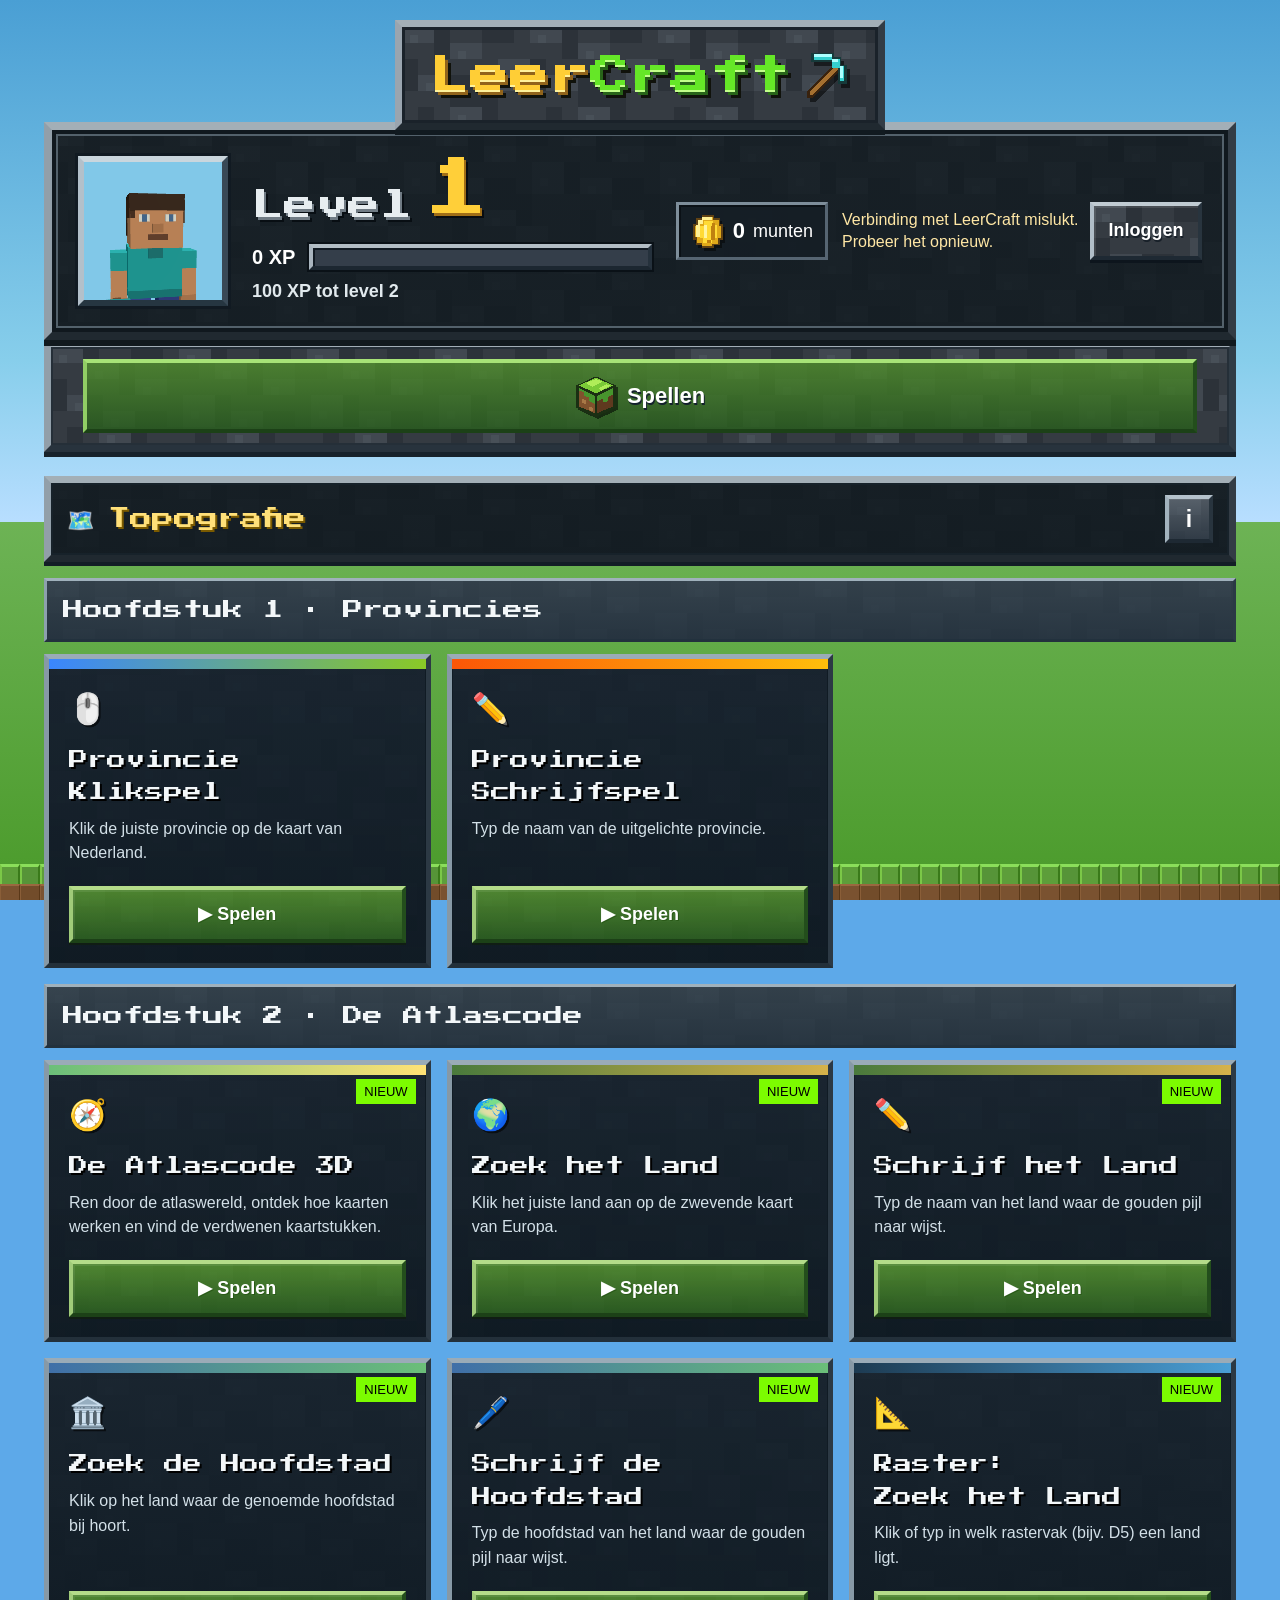
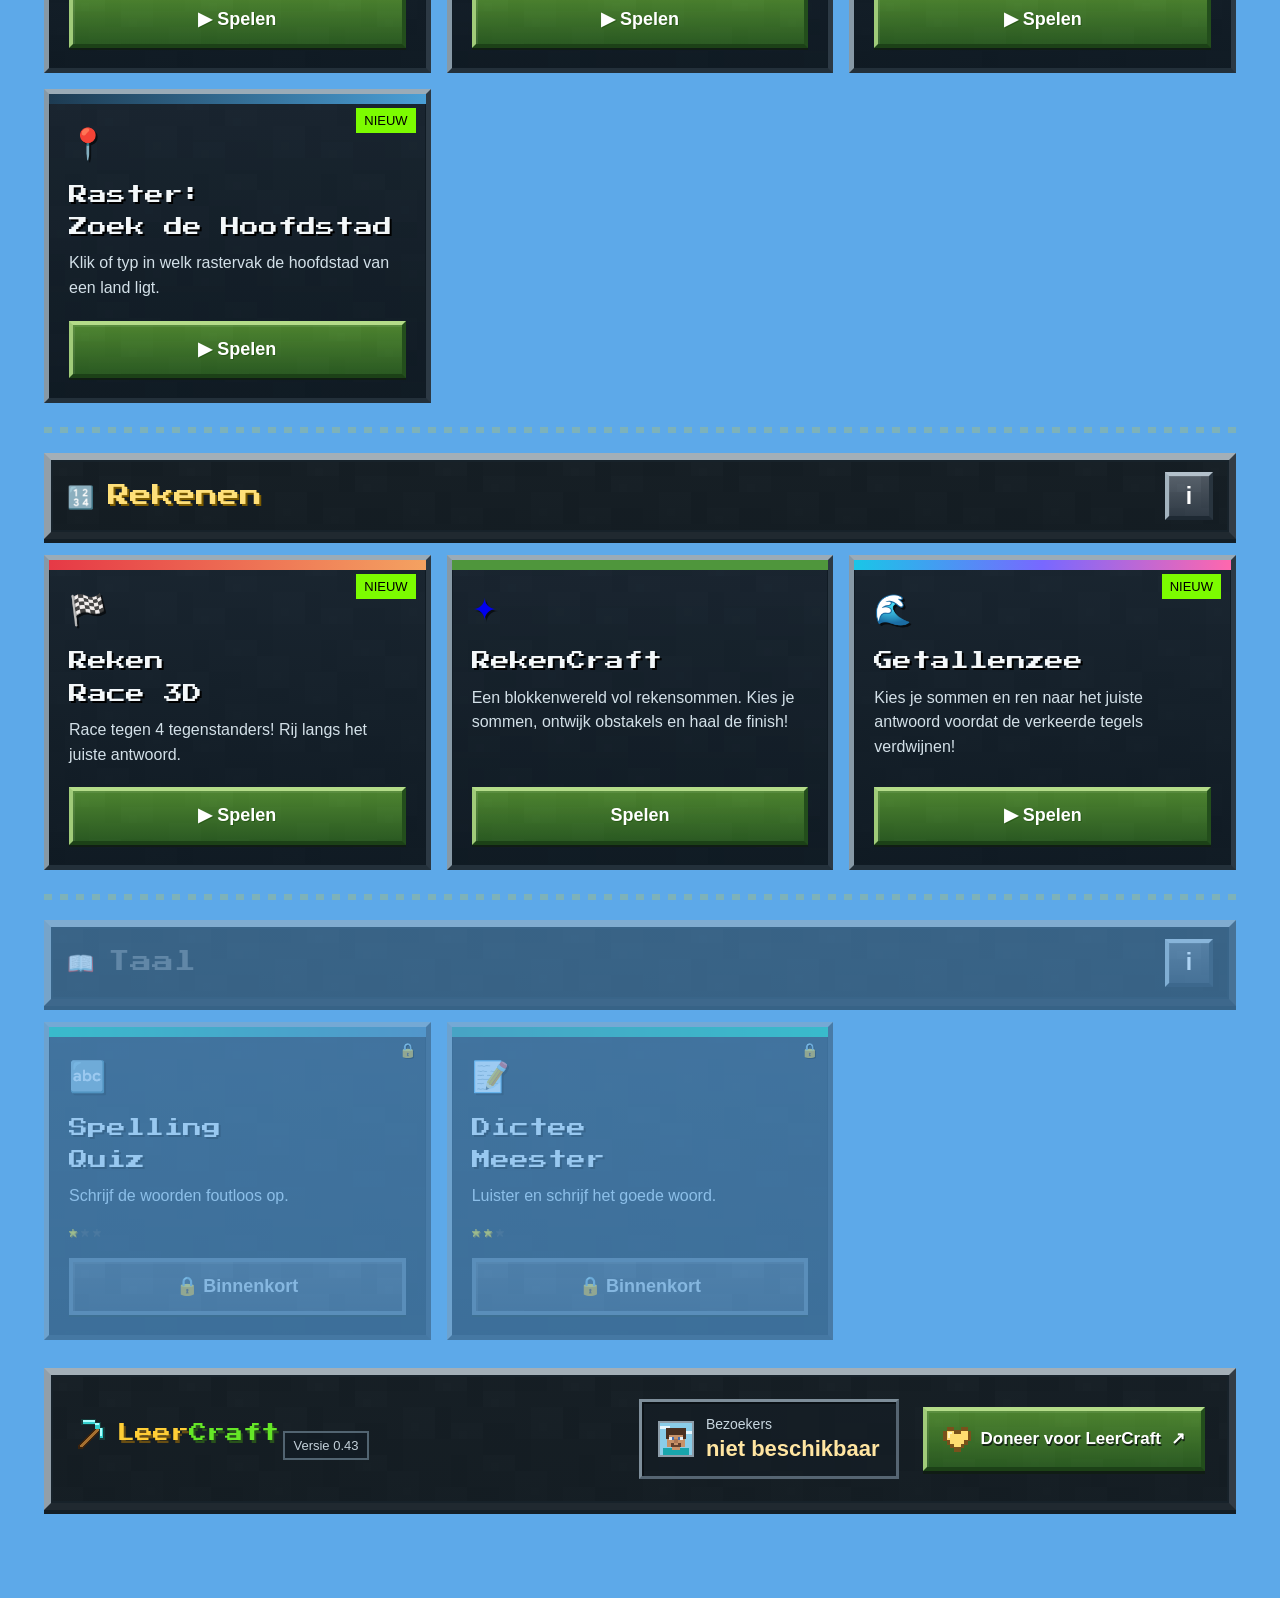
==== commit 8c60445f: "SEO-optimalisatie." ====
--- a/index.html
+++ b/index.html
@@ -3,7 +3,29 @@
 <head>
 <meta charset="UTF-8">
 <meta name="viewport" content="width=device-width, initial-scale=1, viewport-fit=cover">
-<title>LeerCraft ⛏️</title>
+<!-- leercraft:seo:start -->
+<title>LeerCraft - Rekenspellen en topografie voor groep 6</title>
+<meta name="description" content="Oefen rekenen en topografie voor groep 6 met gratis LeerCraft-spellen. Ontdek provincies, landen en hoofdsteden of speel een rekenavontuur. Zonder account te spelen.">
+<link rel="canonical" href="https://leercraft.nl/">
+<meta name="robots" content="index, follow, max-image-preview:large">
+<meta property="og:type" content="website">
+<meta property="og:site_name" content="LeerCraft">
+<meta property="og:locale" content="nl_NL">
+<meta property="og:title" content="LeerCraft - Rekenspellen en topografie voor groep 6">
+<meta property="og:description" content="Oefen rekenen en topografie voor groep 6 met gratis LeerCraft-spellen. Ontdek provincies, landen en hoofdsteden of speel een rekenavontuur. Zonder account te spelen.">
+<meta property="og:url" content="https://leercraft.nl/">
+<meta property="og:image" content="https://leercraft.nl/assets/images/social/leercraft.png">
+<meta property="og:image:width" content="1200">
+<meta property="og:image:height" content="630">
+<meta property="og:image:alt" content="LeerCraft: rekenen en topografie oefenen voor groep 6">
+<meta name="twitter:card" content="summary_large_image">
+<meta name="twitter:title" content="LeerCraft - Rekenspellen en topografie voor groep 6">
+<meta name="twitter:description" content="Oefen rekenen en topografie voor groep 6 met gratis LeerCraft-spellen. Ontdek provincies, landen en hoofdsteden of speel een rekenavontuur. Zonder account te spelen.">
+<meta name="twitter:image" content="https://leercraft.nl/assets/images/social/leercraft.png">
+<link rel="icon" type="image/svg+xml" href="/assets/images/ui-grass.svg">
+<link rel="preload" href="/assets/fonts/press-start-2p.ttf" as="font" type="font/ttf" crossorigin>
+<script type="application/ld+json">{"@context":"https://schema.org","@graph":[{"@type":"WebSite","@id":"https://leercraft.nl/#website","url":"https://leercraft.nl/","name":"LeerCraft","inLanguage":"nl-NL"},{"@type":"CollectionPage","@id":"https://leercraft.nl/#spellen","url":"https://leercraft.nl/","name":"LeerCraft - Rekenspellen en topografie voor groep 6","description":"Oefen rekenen en topografie voor groep 6 met gratis LeerCraft-spellen. Ontdek provincies, landen en hoofdsteden of speel een rekenavontuur. Zonder account te spelen.","inLanguage":"nl-NL","isPartOf":{"@id":"https://leercraft.nl/#website"},"mainEntity":{"@type":"ItemList","itemListElement":[{"@type":"ListItem","position":1,"name":"Provincie Klikspel","url":"https://leercraft.nl/spellen/topografie/groep-6/provincie-klik/"},{"@type":"ListItem","position":2,"name":"Provincies Schrijven","url":"https://leercraft.nl/spellen/topografie/groep-6/provincie-schrijf/"},{"@type":"ListItem","position":3,"name":"De Atlascode","url":"https://leercraft.nl/spellen/topografie/groep-6/atlascode/"},{"@type":"ListItem","position":4,"name":"Zoek het Land","url":"https://leercraft.nl/spellen/topografie/groep-6/europa-landen-klik/"},{"@type":"ListItem","position":5,"name":"Schrijf het Land","url":"https://leercraft.nl/spellen/topografie/groep-6/europa-landen-schrijf/"},{"@type":"ListItem","position":6,"name":"Zoek de Hoofdstad","url":"https://leercraft.nl/spellen/topografie/groep-6/europa-hoofdsteden-klik/"},{"@type":"ListItem","position":7,"name":"Schrijf de Hoofdstad","url":"https://leercraft.nl/spellen/topografie/groep-6/europa-hoofdsteden-schrijf/"},{"@type":"ListItem","position":8,"name":"Raster: Zoek het Land","url":"https://leercraft.nl/spellen/topografie/groep-6/europa-raster-landen/"},{"@type":"ListItem","position":9,"name":"Raster: Zoek de Hoofdstad","url":"https://leercraft.nl/spellen/topografie/groep-6/europa-raster-hoofdsteden/"},{"@type":"ListItem","position":10,"name":"RekenCraft","url":"https://leercraft.nl/spellen/rekenen/groep-6/rekencraft/"},{"@type":"ListItem","position":11,"name":"Getallenzee","url":"https://leercraft.nl/spellen/rekenen/groep-6/getallenzee/"},{"@type":"ListItem","position":12,"name":"Reken Race 3D","url":"https://leercraft.nl/spellen/rekenen/groep-6/reken-race/"}]}}]}</script>
+<!-- leercraft:seo:end -->
 <link href="assets/fonts/fonts.css" rel="stylesheet">
 <style>
 *{box-sizing:border-box;margin:0;padding:0;}
@@ -206,6 +228,7 @@
 <link rel="stylesheet" href="/assets/hub.css">
 </head>
 <body class="site-home">
+<a class="skip-link" href="#games-panel">Ga naar de spellen</a>
 
 <div class="sky"></div>
 
@@ -221,11 +244,11 @@
   <div class="dirt-row"  id="dirt-row"></div>
 </div>
 
-<div class="wrapper">
+<main class="wrapper" id="site-content">
 
   <header class="adventure-header" aria-label="LeerCraft en jouw voortgang">
     <a class="adventure-brand" href="/#spellen" aria-label="LeerCraft spellen">
-      <span class="adventure-brand-word">Leer<span>Craft</span></span>
+      <h1 class="adventure-brand-word">Leer<span>Craft</span></h1>
       <img src="/assets/images/ui-pickaxe.svg" width="48" height="48" alt="">
     </a>
     <div class="adventure-panel">
@@ -249,7 +272,7 @@
     <a href="#winkel" data-hub="winkel" hidden><img class="hub-nav-icon" src="/assets/images/ui-chest.svg" alt="">Winkel</a>
     <a href="#mijn-steve" data-hub="mijn-steve" hidden><img class="hub-nav-icon" src="/assets/images/steve-portrait.svg" alt="">Mijn Steve</a>
   </nav>
-  <section id="games-panel" aria-label="Spellen">
+  <section id="games-panel" aria-label="Spellen" tabindex="-1">
 
 
   <!-- ══════════════════════════════════════════
@@ -258,7 +281,7 @@
   <div class="subject" id="subj-topo">
     <div class="subject-header">
       <span class="subject-icon">🗺️</span>
-      <span class="subject-title">Topografie</span>
+      <h2 class="subject-title">Topografie</h2>
       <span class="subject-badge">Groep 6 &middot; 2 hoofdstukken · 9 spellen</span>
     </div>
     <p class="learning-path">Groep 6: herkennen &rarr; zelf herinneren &rarr; combineren en toepassen. Tijd en bediening zijn extra speluitdagingen.</p>
@@ -269,7 +292,7 @@
         <div class="card-banner" style="background:linear-gradient(90deg,#3A86FF,#8AC926);"></div>
         <div class="card-body">
           <span class="card-icon">🖱️</span>
-          <div class="card-name">Provincie<br>Klikspel</div>
+          <h4 class="card-name">Provincie<br>Klikspel</h4>
           <div class="card-desc">Klik de juiste provincie op de kaart van Nederland.</div>
           <p class="didactic-level"><strong>Niveau 1: herkennen</strong><span>Zoek de genoemde provincie op de kaart.</span></p>
           <button class="card-btn">▶ Spelen</button>
@@ -280,7 +303,7 @@
         <div class="card-banner" style="background:linear-gradient(90deg,#FB5607,#FFBE0B);"></div>
         <div class="card-body">
           <span class="card-icon">✏️</span>
-          <div class="card-name">Provincie<br>Schrijfspel</div>
+          <h4 class="card-name">Provincie<br>Schrijfspel</h4>
           <div class="card-desc">Typ de naam van de uitgelichte provincie.</div>
           <p class="didactic-level"><strong>Niveau 2: zelf herinneren</strong><span>Haal de provincienaam op en schrijf hem, met hints als steun.</span></p>
           <button class="card-btn">▶ Spelen</button>
@@ -295,7 +318,7 @@
         <div class="new-badge">NIEUW</div>
         <div class="card-body">
           <span class="card-icon" aria-hidden="true">🧭</span>
-          <div class="card-name">De Atlascode 3D</div>
+          <h4 class="card-name">De Atlascode 3D</h4>
           <div class="card-desc">Ren door de atlaswereld, ontdek hoe kaarten werken en vind de verdwenen kaartstukken.</div>
           <p class="didactic-level"><strong>Niveau 3: toepassen</strong><span>Pas verschillende kaartvaardigheden toe in atlasmissies.</span></p>
           <span class="card-btn">▶ Spelen</span>
@@ -307,7 +330,7 @@
         <div class="new-badge">NIEUW</div>
         <div class="card-body">
           <span class="card-icon" aria-hidden="true">🌍</span>
-          <div class="card-name">Zoek het Land</div>
+          <h4 class="card-name">Zoek het Land</h4>
           <div class="card-desc">Klik het juiste land aan op de zwevende kaart van Europa.</div>
           <p class="didactic-level"><strong>Niveau 1: herkennen</strong><span>Zoek het genoemde land op de kaart.</span></p>
           <span class="card-btn">▶ Spelen</span>
@@ -319,7 +342,7 @@
         <div class="new-badge">NIEUW</div>
         <div class="card-body">
           <span class="card-icon" aria-hidden="true">✏️</span>
-          <div class="card-name">Schrijf het Land</div>
+          <h4 class="card-name">Schrijf het Land</h4>
           <div class="card-desc">Typ de naam van het land waar de gouden pijl naar wijst.</div>
           <p class="didactic-level"><strong>Niveau 2: zelf herinneren</strong><span>Haal de naam van het gemarkeerde land zelf op.</span></p>
           <span class="card-btn">▶ Spelen</span>
@@ -331,7 +354,7 @@
         <div class="new-badge">NIEUW</div>
         <div class="card-body">
           <span class="card-icon" aria-hidden="true">🏛️</span>
-          <div class="card-name">Zoek de Hoofdstad</div>
+          <h4 class="card-name">Zoek de Hoofdstad</h4>
           <div class="card-desc">Klik op het land waar de genoemde hoofdstad bij hoort.</div>
           <p class="didactic-level"><strong>Niveau 2: verbanden leggen</strong><span>Koppel een hoofdstad aan het juiste land en vind het op de kaart.</span></p>
           <span class="card-btn">▶ Spelen</span>
@@ -343,7 +366,7 @@
         <div class="new-badge">NIEUW</div>
         <div class="card-body">
           <span class="card-icon" aria-hidden="true">🖊️</span>
-          <div class="card-name">Schrijf de Hoofdstad</div>
+          <h4 class="card-name">Schrijf de Hoofdstad</h4>
           <div class="card-desc">Typ de hoofdstad van het land waar de gouden pijl naar wijst.</div>
           <p class="didactic-level"><strong>Niveau 3: zelfstandig ophalen</strong><span>Herken het land en schrijf de bijbehorende hoofdstad.</span></p>
           <span class="card-btn">▶ Spelen</span>
@@ -355,7 +378,7 @@
         <div class="new-badge">NIEUW</div>
         <div class="card-body">
           <span class="card-icon" aria-hidden="true">📐</span>
-          <div class="card-name">Raster:<br>Zoek het Land</div>
+          <h4 class="card-name">Raster:<br>Zoek het Land</h4>
           <div class="card-desc">Klik of typ in welk rastervak (bijv. D5) een land ligt.</div>
           <p class="didactic-level"><strong>Niveau 3: toepassen</strong><span>Zoek een land en lees de bijbehorende rastercoordinaten af.</span></p>
           <span class="card-btn">▶ Spelen</span>
@@ -367,7 +390,7 @@
         <div class="new-badge">NIEUW</div>
         <div class="card-body">
           <span class="card-icon" aria-hidden="true">📍</span>
-          <div class="card-name">Raster:<br>Zoek de Hoofdstad</div>
+          <h4 class="card-name">Raster:<br>Zoek de Hoofdstad</h4>
           <div class="card-desc">Klik of typ in welk rastervak de hoofdstad van een land ligt.</div>
           <p class="didactic-level"><strong>Niveau 3: combineren</strong><span>Koppel hoofdstad en land en bepaal het juiste rastervak.</span></p>
           <span class="card-btn">▶ Spelen</span>
@@ -384,7 +407,7 @@
   <div class="subject" id="subj-rekenen">
     <div class="subject-header">
       <span class="subject-icon">🔢</span>
-      <span class="subject-title">Rekenen</span>
+      <h2 class="subject-title">Rekenen</h2>
       <span class="subject-badge">Groep 6 &middot; 3 spellen</span>
     </div>
     <div class="cards-grid">
@@ -394,7 +417,7 @@
         <div class="new-badge">NIEUW</div>
         <div class="card-body">
           <span class="card-icon">🏁</span>
-          <div class="card-name">Reken<br>Race 3D</div>
+          <h4 class="card-name">Reken<br>Race 3D</h4>
           <div class="card-desc">Race tegen 4 tegenstanders! Rij langs het juiste antwoord.</div>
           <p class="didactic-level"><strong>Niveau: rekenen onder tijdsdruk</strong><span>Reken de som uit en stuur naar het juiste antwoord.</span></p>
           <button class="card-btn">▶ Spelen</button>
@@ -405,7 +428,7 @@
         <div class="card-banner" style="background:#4f963c"></div>
         <div class="card-body">
           <span class="card-icon" aria-hidden="true">✦</span>
-          <div class="card-name">RekenCraft</div>
+          <h4 class="card-name">RekenCraft</h4>
           <div class="card-desc">Een blokkenwereld vol rekensommen. Kies je sommen, ontwijk obstakels en haal de finish!</div>
           <p class="didactic-level"><strong>Niveau: instelbaar</strong><span>Kies bewerkingen en getalbereik. De speluitdaging groeit per level.</span></p>
           <span class="card-btn">Spelen</span>
@@ -417,7 +440,7 @@
         <div class="new-badge">NIEUW</div>
         <div class="card-body">
           <span class="card-icon" aria-hidden="true">🌊</span>
-          <div class="card-name">Getallenzee</div>
+          <h4 class="card-name">Getallenzee</h4>
           <div class="card-desc">Kies je sommen en ren naar het juiste antwoord voordat de verkeerde tegels verdwijnen!</div>
           <p class="didactic-level"><strong>Niveau: instelbaar</strong><span>Kies plus/min, keersommen of gemengd. Reken voordat de tijd om is.</span></p>
           <span class="card-btn">▶ Spelen</span>
@@ -435,7 +458,7 @@
   <div class="subject locked" id="subj-taal">
     <div class="subject-header">
       <span class="subject-icon">📖</span>
-      <span class="subject-title">Taal</span>
+      <h2 class="subject-title">Taal</h2>
       <span class="subject-badge">Binnenkort</span>
     </div>
     <div class="cards-grid">
@@ -445,8 +468,8 @@
         <div class="lock-badge">🔒</div>
         <div class="card-body">
           <span class="card-icon">🔤</span>
-          <div class="card-name">Spelling<br>Quiz</div>
-          <div class="card-desc">Schrijf de woorden fout-loos op.</div>
+          <h4 class="card-name">Spelling<br>Quiz</h4>
+          <div class="card-desc">Schrijf de woorden foutloos op.</div>
           <div class="card-stars">
             <span class="star on">★</span><span class="star off">★</span><span class="star off">★</span>
           </div>
@@ -459,7 +482,7 @@
         <div class="lock-badge">🔒</div>
         <div class="card-body">
           <span class="card-icon">📝</span>
-          <div class="card-name">Dictee<br>Meester</div>
+          <h4 class="card-name">Dictee<br>Meester</h4>
           <div class="card-desc">Luister en schrijf het goede woord.</div>
           <div class="card-stars">
             <span class="star on">★</span><span class="star on">★</span><span class="star off">★</span>
@@ -473,7 +496,7 @@
 
   </section>
   <section id="outfit-panel" class="outfit-panel" hidden aria-labelledby="outfit-heading">
-    <header class="outfit-heading"><h1 id="outfit-heading">Winkel</h1><div class="shop-wallet"><img src="/assets/images/ui-coin.svg" width="34" height="34" alt=""><strong id="shop-balance" role="status">Saldo laden...</strong></div></header>
+    <header class="outfit-heading"><h2 id="outfit-heading">Winkel</h2><div class="shop-wallet"><img src="/assets/images/ui-coin.svg" width="34" height="34" alt=""><strong id="shop-balance" role="status">Saldo laden...</strong></div></header>
     <p id="shop-message" role="status" aria-live="polite"></p>
     <div id="world-theme-setting" class="world-theme-setting" hidden>
       <span>Dark mode · The End</span>
@@ -498,7 +521,6 @@
   <footer class="footer site-footer" aria-label="Over LeerCraft">
     <div class="footer-identity">
       <a class="footer-brand" href="/#spellen"><img src="/assets/images/ui-pickaxe.svg" width="32" height="32" alt=""><span>Leer<span>Craft</span></span></a>
-      <p>Meer spellen komen eraan!</p>
       <span class="footer-version">Versie 0.43</span>
     </div>
     <div class="footer-visitors"><img src="/assets/images/steve-portrait.svg" width="36" height="36" alt=""><div><span>Bezoekers</span><strong id="visitor-count">...</strong></div></div>
@@ -508,7 +530,7 @@
     </a>
   </footer>
 
-</div>
+</main>
 
 <script>
 // ── Gras + aarde blokken ──
--- a/assets/shop.css
+++ b/assets/shop.css
@@ -20,7 +20,7 @@
 .hub-nav a:focus-visible{outline:3px solid #ffd700;outline-offset:3px}
 .outfit-panel{padding:18px;background:#101a15ed;border:4px solid #888;border-right-color:#222;border-bottom-color:#222;color:#fff;font:17px/1.5 Arial,sans-serif}
 .outfit-heading{display:flex;align-items:center;justify-content:space-between;gap:16px;flex-wrap:wrap;margin-bottom:18px}
-.outfit-heading h1{font:clamp(16px,3vw,24px)/1.6 'Press Start 2P',monospace;color:#ffd700}
+.outfit-heading :is(h1,h2){font:clamp(16px,3vw,24px)/1.6 'Press Start 2P',monospace;color:#ffd700}
 .outfit-heading #shop-balance{color:#ffe182;background:#0008;border:2px solid #8ade5a;padding:10px 14px;font-size:20px}
 .outfit-layout{display:grid;gap:20px;align-items:start}
 .outfit-inventory{min-width:0}
--- a/assets/header.css
+++ b/assets/header.css
@@ -1,6 +1,6 @@
 .site-home .adventure-header{position:relative;margin:0;color:#fff;font-family:Arial,Helvetica,sans-serif}
 .adventure-brand{position:relative;z-index:1;display:flex;align-items:center;justify-content:center;gap:12px;width:max-content;max-width:100%;margin:0 auto -8px;padding:18px 28px;background:#272e35 url('/assets/images/ui-stone.svg');border:7px solid #717d87;border-top-color:#a3afb7;border-left-color:#9aa5af;border-right-color:#333c45;border-bottom-color:#202930;box-shadow:inset 0 0 0 3px #1a222a,0 5px #111a20;text-decoration:none}
-.adventure-brand-word{font:clamp(22px,4vw,40px)/1.5 'Press Start 2P',monospace;color:#ffce36;text-shadow:0 2px #fff29b,3px 5px #91641b,6px 8px #10120b;white-space:nowrap}
+.adventure-brand-word{margin:0;font:clamp(22px,4vw,40px)/1.5 'Press Start 2P',monospace;color:#ffce36;text-shadow:0 2px #fff29b,3px 5px #91641b,6px 8px #10120b;white-space:nowrap}
 .adventure-brand-word span{color:#65e727;text-shadow:0 2px #c2ff8a,3px 5px #286419,6px 8px #10120b}
 .adventure-brand img{width:48px;height:48px;image-rendering:pixelated;filter:drop-shadow(3px 4px #0008)}
 .adventure-panel{display:grid;grid-template-columns:88px minmax(0,1fr);align-items:center;gap:18px 16px;padding:22px 16px 18px;background:linear-gradient(#111a20c9,#121b21df),url('/assets/images/ui-stone.svg');border:8px solid #717d87;border-top-color:#a3afb7;border-left-color:#929fa9;border-right-color:#333c45;border-bottom-color:#202930;box-shadow:inset 0 0 0 4px #10181e,inset 0 0 0 6px #53616b,0 6px #11191e}
--- a/assets/hub.css
+++ b/assets/hub.css
@@ -1,9 +1,12 @@
 /* Shared stone panels for Spellen, Winkel and Mijn Steve. */
+.site-home :is(.subject-title,.chapter-title,.card-name){font-weight:400}
+.skip-link{position:absolute;top:8px;left:8px;z-index:1000;padding:14px 18px;background:#172833;color:#ffe385;border:3px solid #ffe385;font:700 18px/1.4 Arial,sans-serif;transform:translateY(-200%)}
+.skip-link:focus{transform:translateY(0)}
 .site-home{--hub-stone:url('/assets/images/ui-stone.svg');--hub-panel:linear-gradient(#111a20d9,#121b21ed);--hub-top:#a3afb7;--hub-left:#929fa9;--hub-right:#333c45;--hub-bottom:#202930;--hub-accent:#ffe079;--hub-green:linear-gradient(#518f2ddd,#2a5c20ed)}
 .site-home :is(.outfit-panel,.subject-header,.subject-dialog){background:var(--hub-panel),var(--hub-stone);border:7px solid #717d87;border-top-color:var(--hub-top);border-left-color:var(--hub-left);border-right-color:var(--hub-right);border-bottom-color:var(--hub-bottom);box-shadow:inset 0 0 0 2px #17222a,0 4px #131e26}
 .site-home .outfit-panel{padding:20px 16px;font:17px/1.5 Arial,sans-serif}
 .site-home .outfit-heading{gap:16px;margin:0 0 24px;padding-bottom:18px;border-bottom:3px solid #566570;align-items:center}
-.site-home .outfit-heading h1{margin:0;color:var(--hub-accent);font-size:clamp(20px,3vw,28px);text-shadow:2px 3px #64501c}
+.site-home .outfit-heading :is(h1,h2){margin:0;color:var(--hub-accent);font-size:clamp(20px,3vw,28px);text-shadow:2px 3px #64501c}
 .shop-wallet{display:flex;align-items:center;gap:10px;min-height:56px;padding:10px 14px;background:#151e26d9;border:3px solid #566572;border-top-color:#8797a2;border-left-color:#7e8e9a;box-shadow:inset 2px 2px #0b1116}
 .shop-wallet img{width:34px;height:34px;image-rendering:pixelated}
 .site-home .outfit-heading #shop-balance{background:none;border:0;padding:0;color:#ffe5a1;font-size:19px;line-height:1.4}
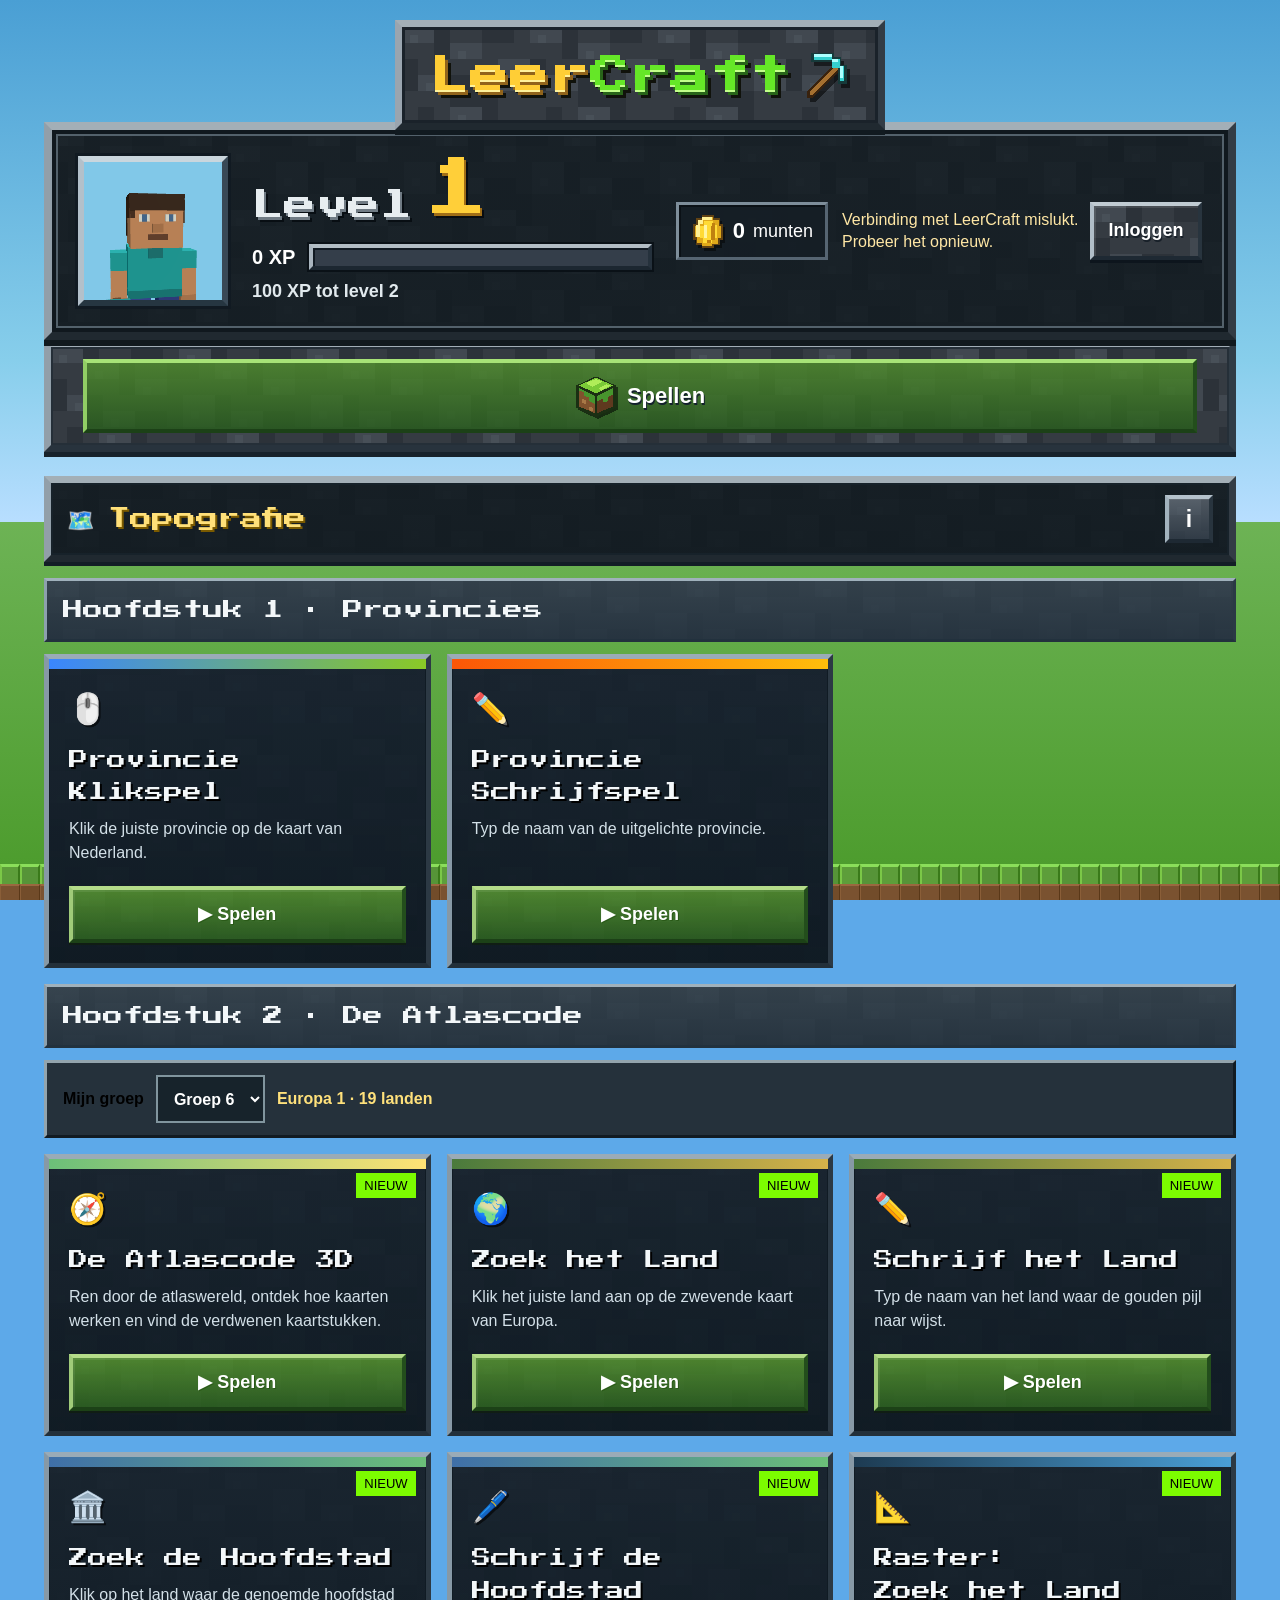
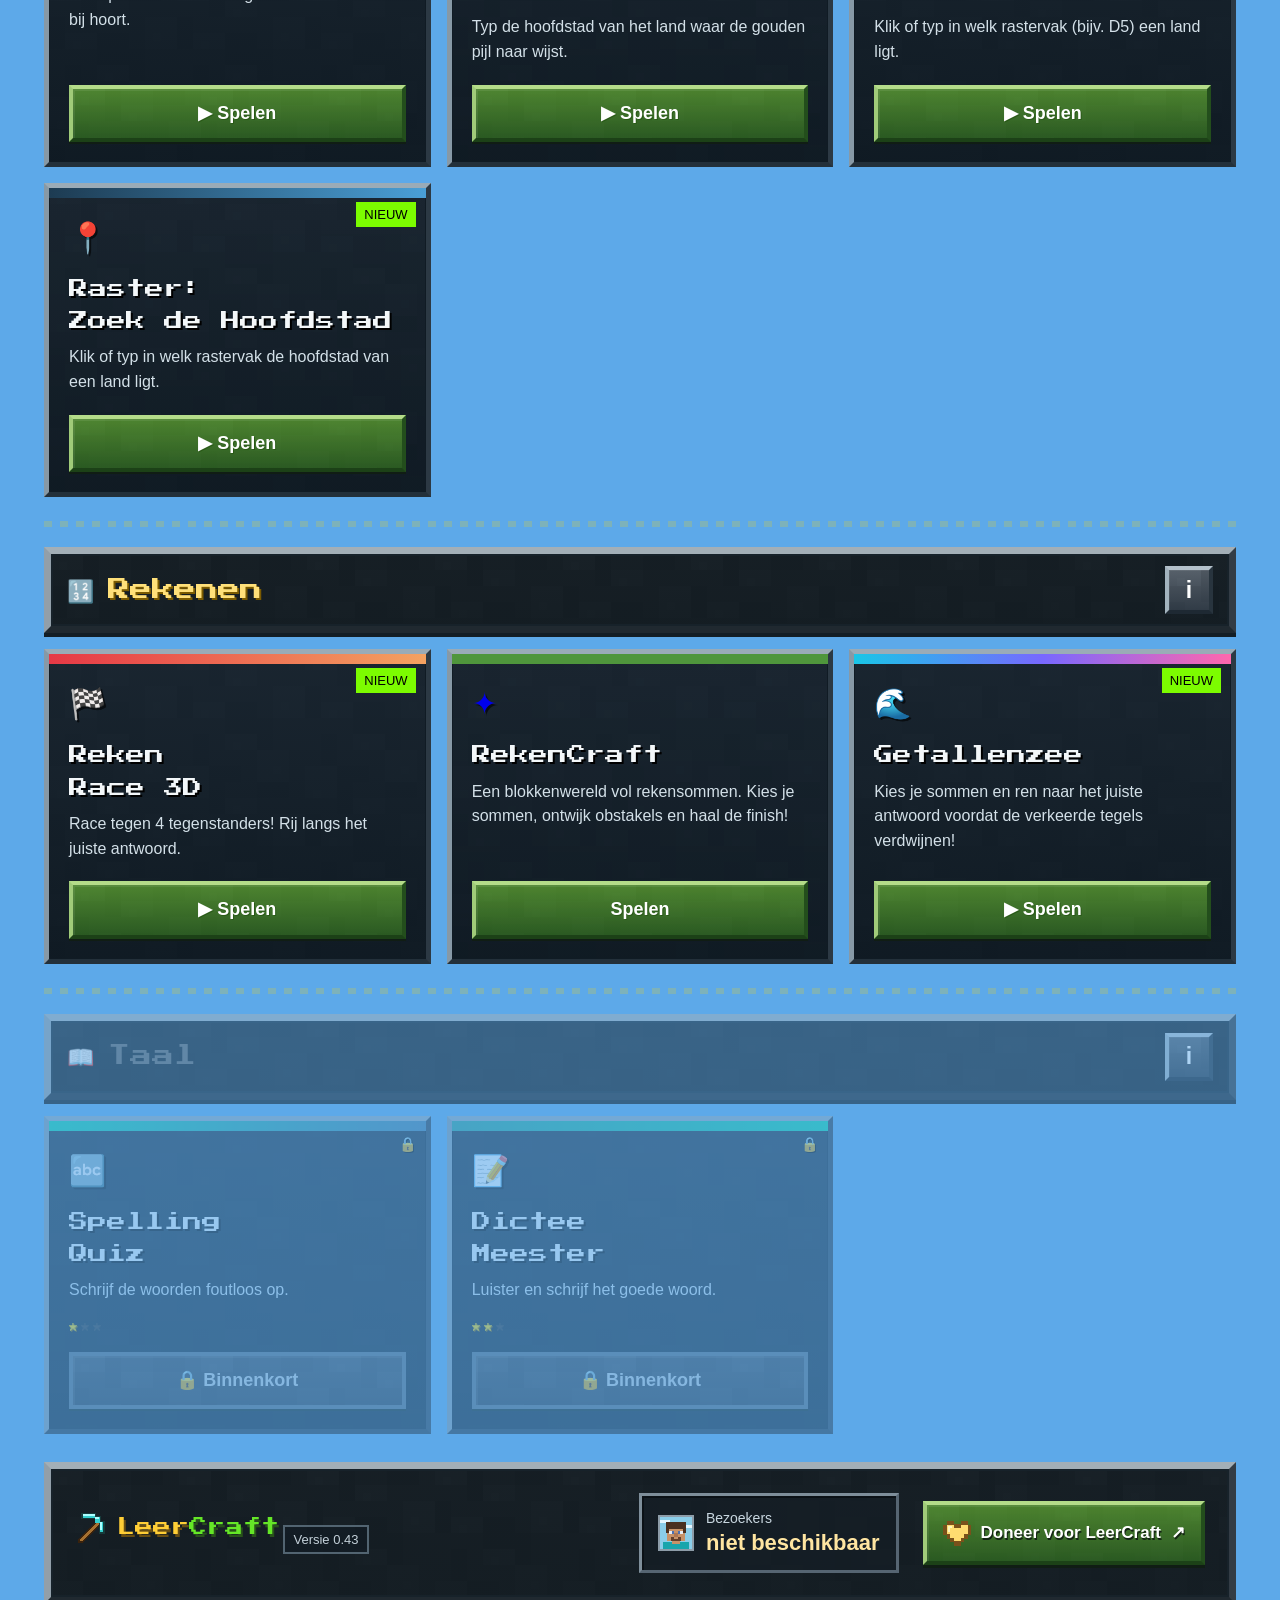
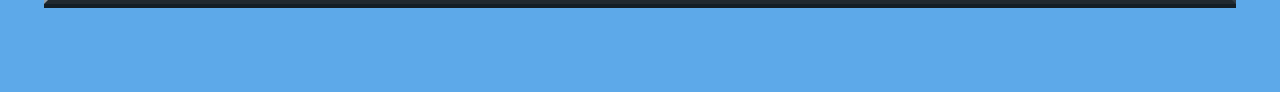
==== commit c758c6a8: "games aangepast" ====
--- a/index.html
+++ b/index.html
@@ -4,27 +4,27 @@
 <meta charset="UTF-8">
 <meta name="viewport" content="width=device-width, initial-scale=1, viewport-fit=cover">
 <!-- leercraft:seo:start -->
-<title>LeerCraft - Rekenspellen en topografie voor groep 6</title>
-<meta name="description" content="Oefen rekenen en topografie voor groep 6 met gratis LeerCraft-spellen. Ontdek provincies, landen en hoofdsteden of speel een rekenavontuur. Zonder account te spelen.">
+<title>LeerCraft - Rekenspellen en topografie voor kinderen</title>
+<meta name="description" content="Speel gratis rekenspellen voor groep 6 en oefen topografie voor groep 5 t/m 8. Ontdek provincies, Europese landen en hoofdsteden. Direct spelen zonder account.">
 <link rel="canonical" href="https://leercraft.nl/">
 <meta name="robots" content="index, follow, max-image-preview:large">
 <meta property="og:type" content="website">
 <meta property="og:site_name" content="LeerCraft">
 <meta property="og:locale" content="nl_NL">
-<meta property="og:title" content="LeerCraft - Rekenspellen en topografie voor groep 6">
-<meta property="og:description" content="Oefen rekenen en topografie voor groep 6 met gratis LeerCraft-spellen. Ontdek provincies, landen en hoofdsteden of speel een rekenavontuur. Zonder account te spelen.">
+<meta property="og:title" content="LeerCraft - Rekenspellen en topografie voor kinderen">
+<meta property="og:description" content="Speel gratis rekenspellen voor groep 6 en oefen topografie voor groep 5 t/m 8. Ontdek provincies, Europese landen en hoofdsteden. Direct spelen zonder account.">
 <meta property="og:url" content="https://leercraft.nl/">
 <meta property="og:image" content="https://leercraft.nl/assets/images/social/leercraft.png">
 <meta property="og:image:width" content="1200">
 <meta property="og:image:height" content="630">
 <meta property="og:image:alt" content="LeerCraft: rekenen en topografie oefenen voor groep 6">
 <meta name="twitter:card" content="summary_large_image">
-<meta name="twitter:title" content="LeerCraft - Rekenspellen en topografie voor groep 6">
-<meta name="twitter:description" content="Oefen rekenen en topografie voor groep 6 met gratis LeerCraft-spellen. Ontdek provincies, landen en hoofdsteden of speel een rekenavontuur. Zonder account te spelen.">
+<meta name="twitter:title" content="LeerCraft - Rekenspellen en topografie voor kinderen">
+<meta name="twitter:description" content="Speel gratis rekenspellen voor groep 6 en oefen topografie voor groep 5 t/m 8. Ontdek provincies, Europese landen en hoofdsteden. Direct spelen zonder account.">
 <meta name="twitter:image" content="https://leercraft.nl/assets/images/social/leercraft.png">
 <link rel="icon" type="image/svg+xml" href="/assets/images/ui-grass.svg">
 <link rel="preload" href="/assets/fonts/press-start-2p.ttf" as="font" type="font/ttf" crossorigin>
-<script type="application/ld+json">{"@context":"https://schema.org","@graph":[{"@type":"WebSite","@id":"https://leercraft.nl/#website","url":"https://leercraft.nl/","name":"LeerCraft","inLanguage":"nl-NL"},{"@type":"CollectionPage","@id":"https://leercraft.nl/#spellen","url":"https://leercraft.nl/","name":"LeerCraft - Rekenspellen en topografie voor groep 6","description":"Oefen rekenen en topografie voor groep 6 met gratis LeerCraft-spellen. Ontdek provincies, landen en hoofdsteden of speel een rekenavontuur. Zonder account te spelen.","inLanguage":"nl-NL","isPartOf":{"@id":"https://leercraft.nl/#website"},"mainEntity":{"@type":"ItemList","itemListElement":[{"@type":"ListItem","position":1,"name":"Provincie Klikspel","url":"https://leercraft.nl/spellen/topografie/groep-6/provincie-klik/"},{"@type":"ListItem","position":2,"name":"Provincies Schrijven","url":"https://leercraft.nl/spellen/topografie/groep-6/provincie-schrijf/"},{"@type":"ListItem","position":3,"name":"De Atlascode","url":"https://leercraft.nl/spellen/topografie/groep-6/atlascode/"},{"@type":"ListItem","position":4,"name":"Zoek het Land","url":"https://leercraft.nl/spellen/topografie/groep-6/europa-landen-klik/"},{"@type":"ListItem","position":5,"name":"Schrijf het Land","url":"https://leercraft.nl/spellen/topografie/groep-6/europa-landen-schrijf/"},{"@type":"ListItem","position":6,"name":"Zoek de Hoofdstad","url":"https://leercraft.nl/spellen/topografie/groep-6/europa-hoofdsteden-klik/"},{"@type":"ListItem","position":7,"name":"Schrijf de Hoofdstad","url":"https://leercraft.nl/spellen/topografie/groep-6/europa-hoofdsteden-schrijf/"},{"@type":"ListItem","position":8,"name":"Raster: Zoek het Land","url":"https://leercraft.nl/spellen/topografie/groep-6/europa-raster-landen/"},{"@type":"ListItem","position":9,"name":"Raster: Zoek de Hoofdstad","url":"https://leercraft.nl/spellen/topografie/groep-6/europa-raster-hoofdsteden/"},{"@type":"ListItem","position":10,"name":"RekenCraft","url":"https://leercraft.nl/spellen/rekenen/groep-6/rekencraft/"},{"@type":"ListItem","position":11,"name":"Getallenzee","url":"https://leercraft.nl/spellen/rekenen/groep-6/getallenzee/"},{"@type":"ListItem","position":12,"name":"Reken Race 3D","url":"https://leercraft.nl/spellen/rekenen/groep-6/reken-race/"}]}}]}</script>
+<script type="application/ld+json">{"@context":"https://schema.org","@graph":[{"@type":"WebSite","@id":"https://leercraft.nl/#website","url":"https://leercraft.nl/","name":"LeerCraft","inLanguage":"nl-NL"},{"@type":"CollectionPage","@id":"https://leercraft.nl/#spellen","url":"https://leercraft.nl/","name":"LeerCraft - Rekenspellen en topografie voor kinderen","description":"Speel gratis rekenspellen voor groep 6 en oefen topografie voor groep 5 t/m 8. Ontdek provincies, Europese landen en hoofdsteden. Direct spelen zonder account.","inLanguage":"nl-NL","isPartOf":{"@id":"https://leercraft.nl/#website"},"mainEntity":{"@type":"ItemList","itemListElement":[{"@type":"ListItem","position":1,"name":"Provincie Klikspel","url":"https://leercraft.nl/spellen/topografie/groep-6/provincie-klik/"},{"@type":"ListItem","position":2,"name":"Provincies Schrijven","url":"https://leercraft.nl/spellen/topografie/groep-6/provincie-schrijf/"},{"@type":"ListItem","position":3,"name":"De Atlascode","url":"https://leercraft.nl/spellen/topografie/groep-6/atlascode/"},{"@type":"ListItem","position":4,"name":"Zoek het Land","url":"https://leercraft.nl/spellen/topografie/groep-6/europa-landen-klik/"},{"@type":"ListItem","position":5,"name":"Schrijf het Land","url":"https://leercraft.nl/spellen/topografie/groep-6/europa-landen-schrijf/"},{"@type":"ListItem","position":6,"name":"Zoek de Hoofdstad","url":"https://leercraft.nl/spellen/topografie/groep-6/europa-hoofdsteden-klik/"},{"@type":"ListItem","position":7,"name":"Schrijf de Hoofdstad","url":"https://leercraft.nl/spellen/topografie/groep-6/europa-hoofdsteden-schrijf/"},{"@type":"ListItem","position":8,"name":"Raster: Zoek het Land","url":"https://leercraft.nl/spellen/topografie/groep-6/europa-raster-landen/"},{"@type":"ListItem","position":9,"name":"Raster: Zoek de Hoofdstad","url":"https://leercraft.nl/spellen/topografie/groep-6/europa-raster-hoofdsteden/"},{"@type":"ListItem","position":10,"name":"RekenCraft","url":"https://leercraft.nl/spellen/rekenen/groep-6/rekencraft/"},{"@type":"ListItem","position":11,"name":"Getallenzee","url":"https://leercraft.nl/spellen/rekenen/groep-6/getallenzee/"},{"@type":"ListItem","position":12,"name":"Reken Race 3D","url":"https://leercraft.nl/spellen/rekenen/groep-6/reken-race/"}]}}]}</script>
 <!-- leercraft:seo:end -->
 <link href="assets/fonts/fonts.css" rel="stylesheet">
 <style>
@@ -282,9 +282,9 @@
     <div class="subject-header">
       <span class="subject-icon">🗺️</span>
       <h2 class="subject-title">Topografie</h2>
-      <span class="subject-badge">Groep 6 &middot; 2 hoofdstukken · 9 spellen</span>
-    </div>
-    <p class="learning-path">Groep 6: herkennen &rarr; zelf herinneren &rarr; combineren en toepassen. Tijd en bediening zijn extra speluitdagingen.</p>
+      <span class="subject-badge">2 hoofdstukken · 9 spellen</span>
+    </div>
+    <p class="learning-path">Provincies: groep 6. De Atlascode: groep 5 t/m 8. Groep 5 en 6 oefenen Europa 1 (19 landen); groep 7 en 8 Europa 1 + 2 (39 landen). Herkennen &rarr; zelf herinneren &rarr; combineren en toepassen.</p>
     <h3 class="chapter-title">Hoofdstuk 1 · Provincies</h3>
     <div class="cards-grid">
 
@@ -312,6 +312,7 @@
 
     </div>
     <h3 class="chapter-title">Hoofdstuk 2 · De Atlascode</h3>
+    <div class="atlas-hub-config"><label for="chapter-atlas-group">Mijn groep</label><select id="chapter-atlas-group"><option value="5">Groep 5</option><option value="6" selected>Groep 6</option><option value="7">Groep 7</option><option value="8">Groep 8</option></select><span id="chapter-atlas-curriculum">Europa 1 · 19 landen</span></div>
     <div class="cards-grid">
       <a class="card" href="/spellen/topografie/groep-6/atlascode/">
         <div class="card-banner" style="background:linear-gradient(90deg,#6bbf79,#ffe275);"></div>
@@ -571,6 +572,7 @@
 <script src="assets/visitor-counter.js" data-root="."></script>
 <script type="module" src="/assets/js/shop.js"></script>
 <script src="/assets/js/hub-info.js" defer></script>
+<script type="module" src="/assets/js/atlas-hub.js"></script>
 <script type="module" src="/assets/js/end-backdrop.js"></script>
 </body>
 </html>
--- a/assets/hub.css
+++ b/assets/hub.css
@@ -117,3 +117,6 @@
 @media(min-width:700px){.site-home .site-footer{grid-template-columns:minmax(0,1fr) minmax(130px,auto);gap:20px 24px;padding:24px}.footer-donate{grid-column:1/-1}}
 @media(min-width:1000px){.site-home .site-footer{grid-template-columns:minmax(0,1fr) minmax(150px,auto) minmax(250px,auto)}.footer-donate{grid-column:auto}}
 @media(max-width:360px){.site-home .site-footer{padding:18px 12px}.site-home .footer-brand{font-size:16px}.site-home .footer-donate{font-size:16px;padding:12px 10px;gap:8px}}
+.atlas-hub-config{display:flex;align-items:center;flex-wrap:wrap;gap:12px;padding:12px 16px;margin-bottom:16px;background:#25313b;border:3px solid;border-color:#93a4ad #121b22 #121b22 #93a4ad;font:700 16px/1.5 Arial,sans-serif}
+.atlas-hub-config select{min-height:48px;padding:8px 12px;font:700 16px Arial;background:#17232b;color:#fff;border:2px solid #81959e;border-radius:0}
+.atlas-hub-config span{color:#ffe17b}
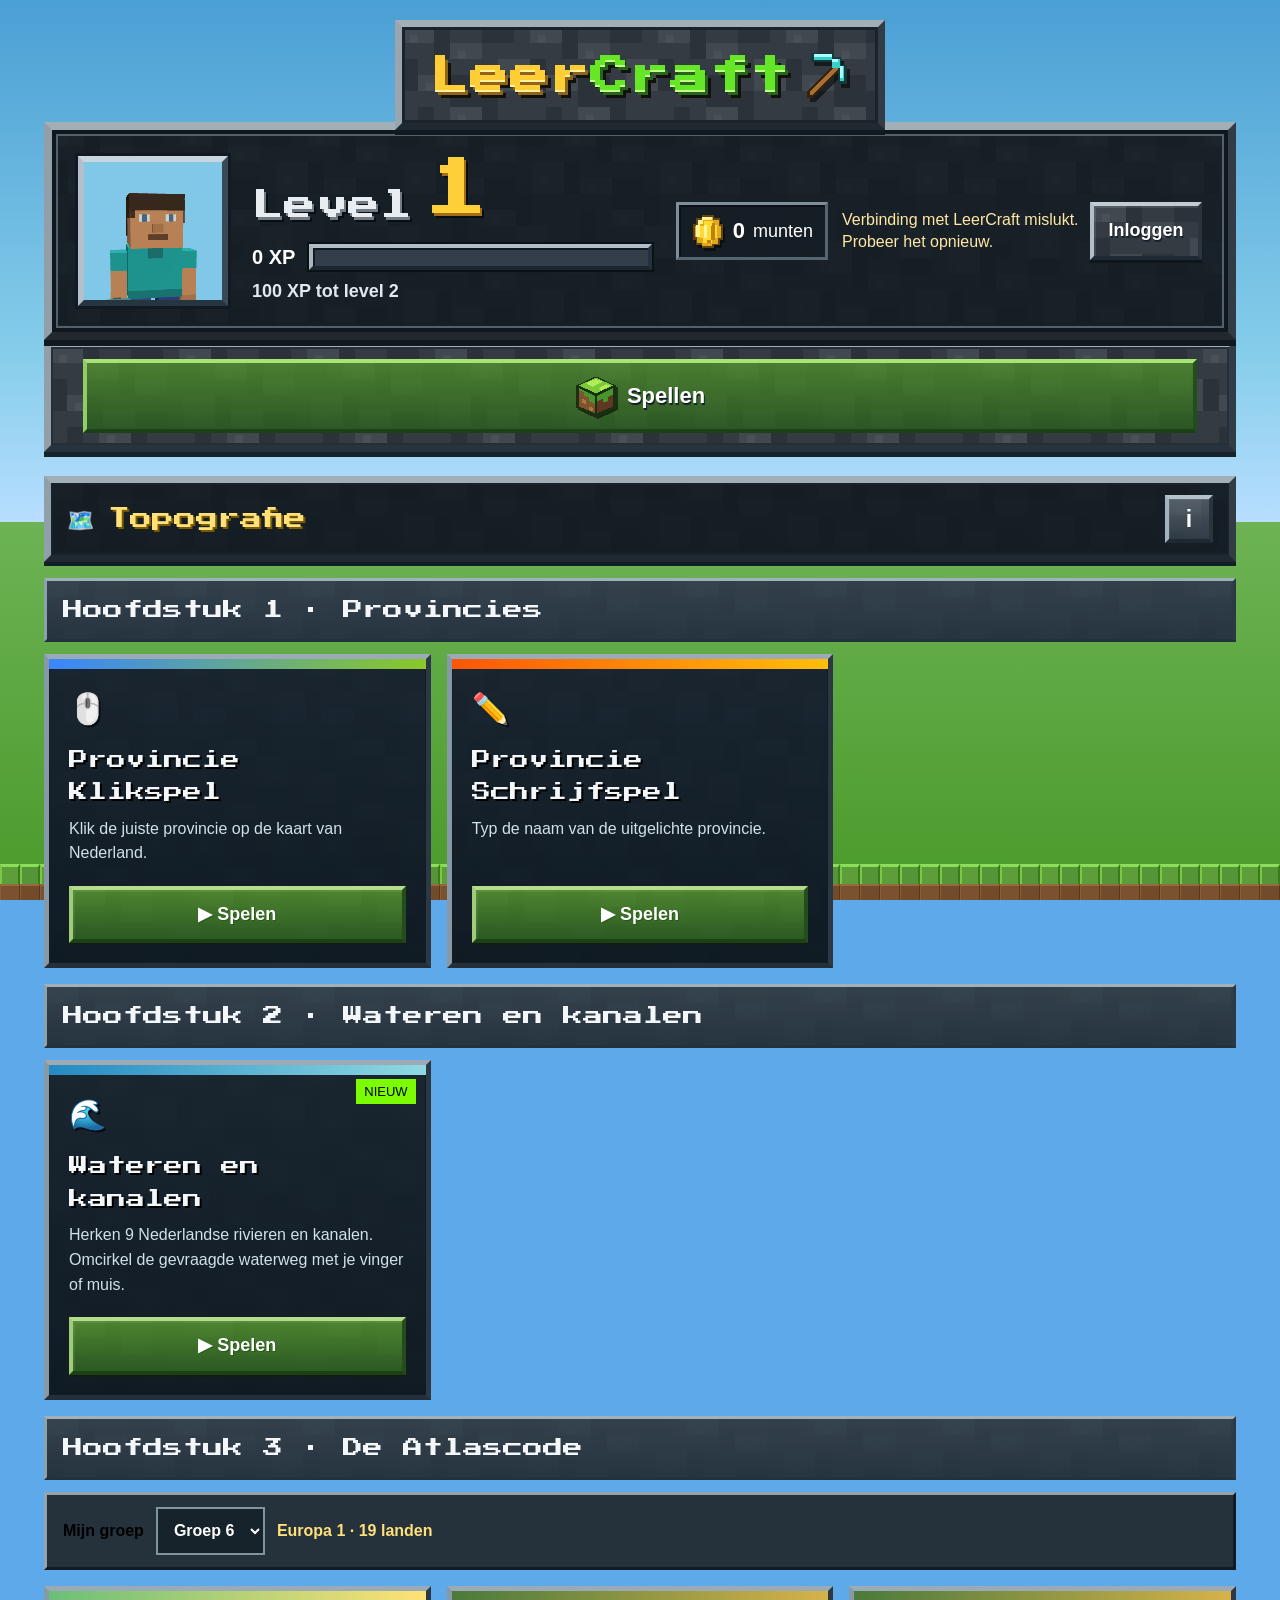
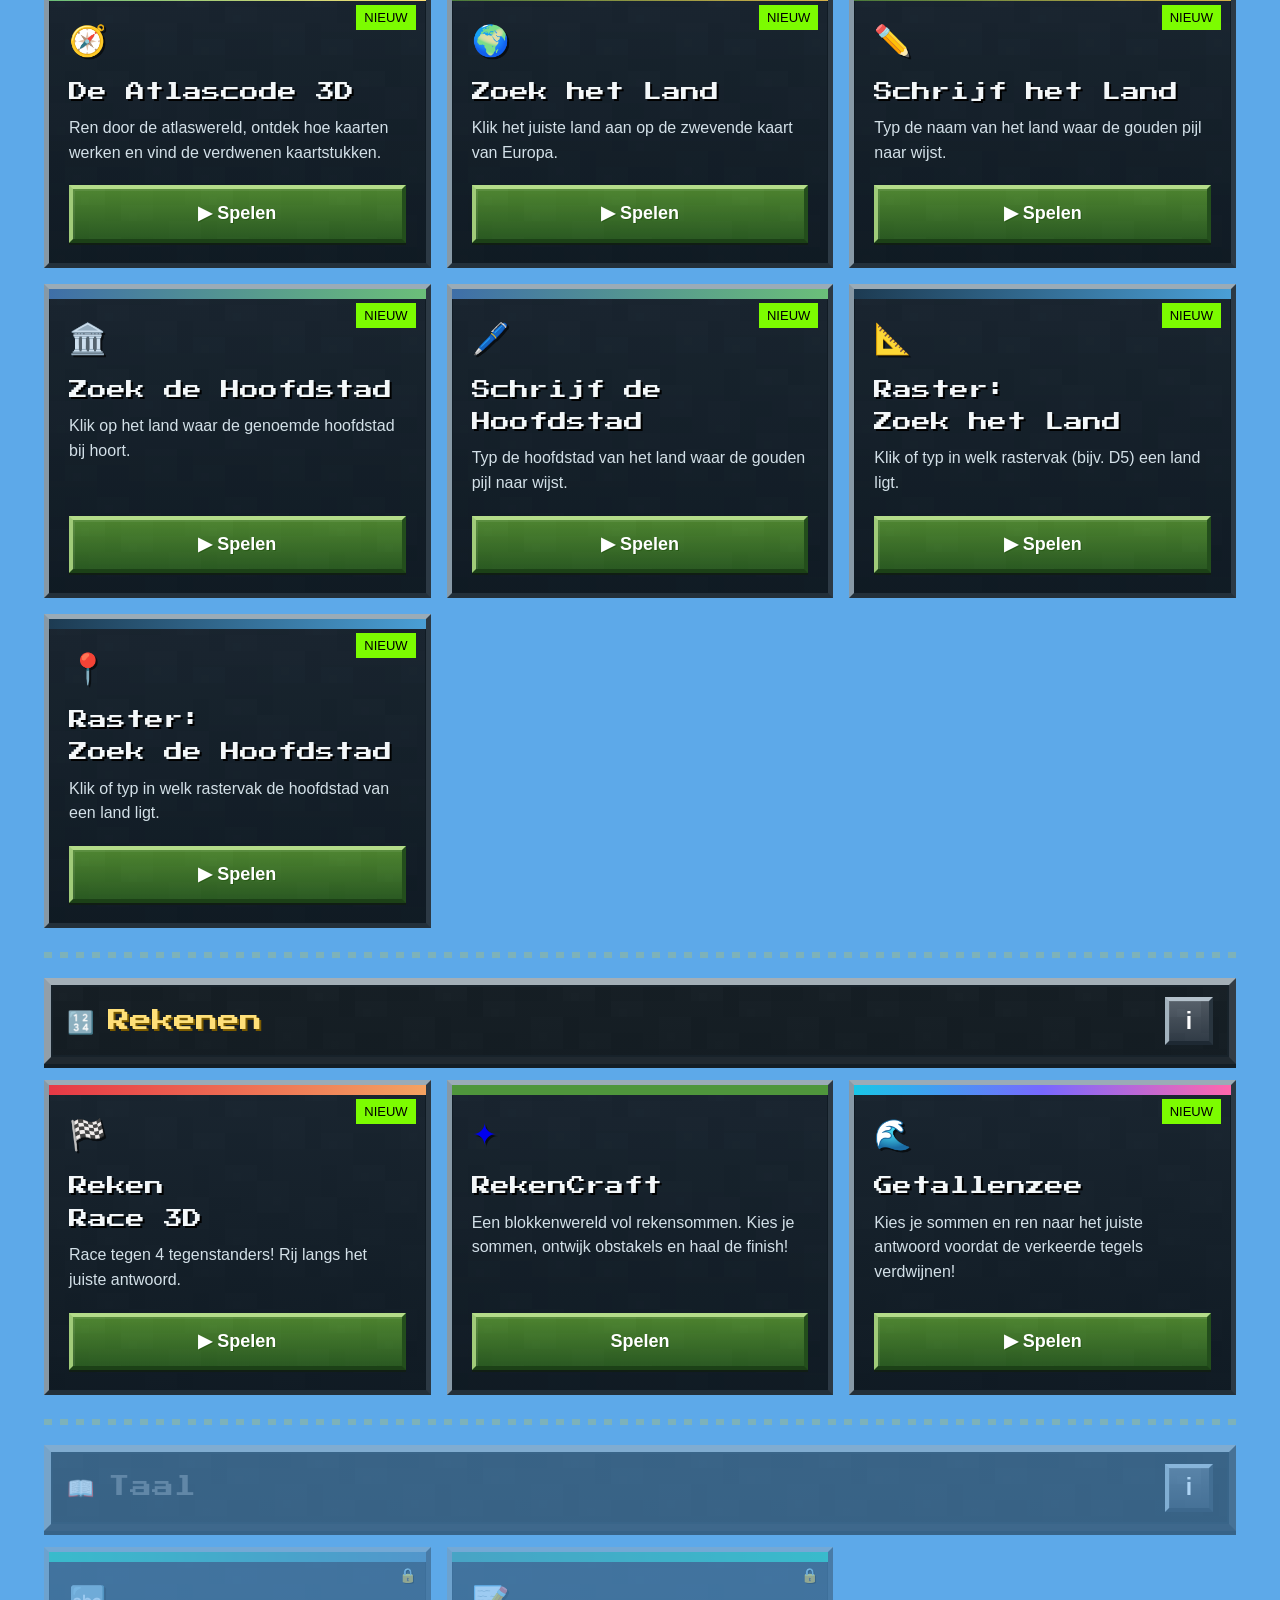
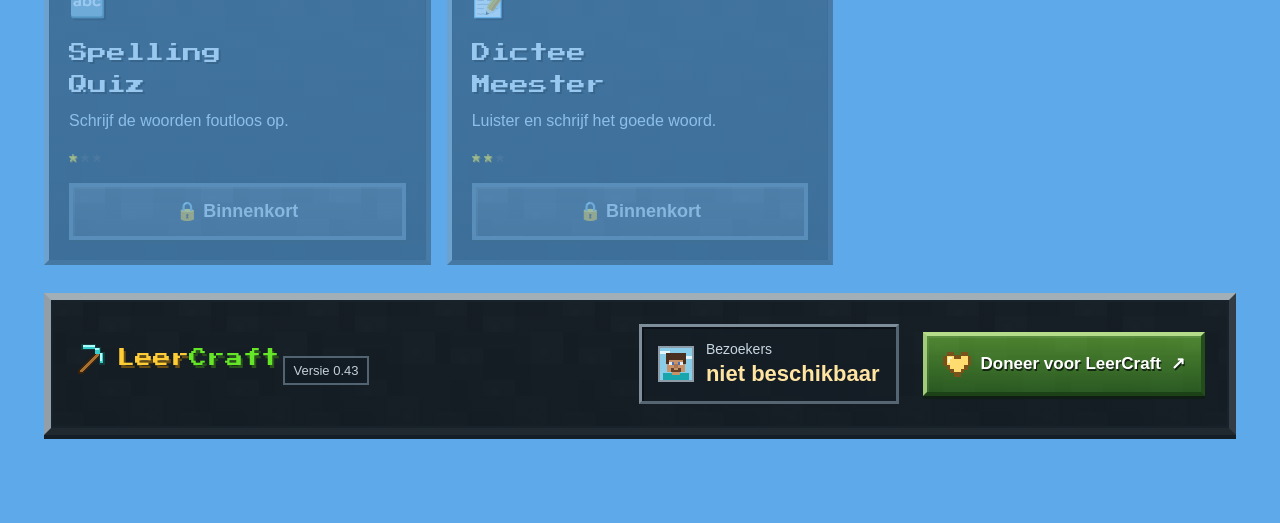
==== commit fe489028: "wateren en kanalen toegevoegd aan topografie" ====
--- a/index.html
+++ b/index.html
@@ -24,7 +24,7 @@
 <meta name="twitter:image" content="https://leercraft.nl/assets/images/social/leercraft.png">
 <link rel="icon" type="image/svg+xml" href="/assets/images/ui-grass.svg">
 <link rel="preload" href="/assets/fonts/press-start-2p.ttf" as="font" type="font/ttf" crossorigin>
-<script type="application/ld+json">{"@context":"https://schema.org","@graph":[{"@type":"WebSite","@id":"https://leercraft.nl/#website","url":"https://leercraft.nl/","name":"LeerCraft","inLanguage":"nl-NL"},{"@type":"CollectionPage","@id":"https://leercraft.nl/#spellen","url":"https://leercraft.nl/","name":"LeerCraft - Rekenspellen en topografie voor kinderen","description":"Speel gratis rekenspellen voor groep 6 en oefen topografie voor groep 5 t/m 8. Ontdek provincies, Europese landen en hoofdsteden. Direct spelen zonder account.","inLanguage":"nl-NL","isPartOf":{"@id":"https://leercraft.nl/#website"},"mainEntity":{"@type":"ItemList","itemListElement":[{"@type":"ListItem","position":1,"name":"Provincie Klikspel","url":"https://leercraft.nl/spellen/topografie/groep-6/provincie-klik/"},{"@type":"ListItem","position":2,"name":"Provincies Schrijven","url":"https://leercraft.nl/spellen/topografie/groep-6/provincie-schrijf/"},{"@type":"ListItem","position":3,"name":"De Atlascode","url":"https://leercraft.nl/spellen/topografie/groep-6/atlascode/"},{"@type":"ListItem","position":4,"name":"Zoek het Land","url":"https://leercraft.nl/spellen/topografie/groep-6/europa-landen-klik/"},{"@type":"ListItem","position":5,"name":"Schrijf het Land","url":"https://leercraft.nl/spellen/topografie/groep-6/europa-landen-schrijf/"},{"@type":"ListItem","position":6,"name":"Zoek de Hoofdstad","url":"https://leercraft.nl/spellen/topografie/groep-6/europa-hoofdsteden-klik/"},{"@type":"ListItem","position":7,"name":"Schrijf de Hoofdstad","url":"https://leercraft.nl/spellen/topografie/groep-6/europa-hoofdsteden-schrijf/"},{"@type":"ListItem","position":8,"name":"Raster: Zoek het Land","url":"https://leercraft.nl/spellen/topografie/groep-6/europa-raster-landen/"},{"@type":"ListItem","position":9,"name":"Raster: Zoek de Hoofdstad","url":"https://leercraft.nl/spellen/topografie/groep-6/europa-raster-hoofdsteden/"},{"@type":"ListItem","position":10,"name":"RekenCraft","url":"https://leercraft.nl/spellen/rekenen/groep-6/rekencraft/"},{"@type":"ListItem","position":11,"name":"Getallenzee","url":"https://leercraft.nl/spellen/rekenen/groep-6/getallenzee/"},{"@type":"ListItem","position":12,"name":"Reken Race 3D","url":"https://leercraft.nl/spellen/rekenen/groep-6/reken-race/"}]}}]}</script>
+<script type="application/ld+json">{"@context":"https://schema.org","@graph":[{"@type":"WebSite","@id":"https://leercraft.nl/#website","url":"https://leercraft.nl/","name":"LeerCraft","inLanguage":"nl-NL"},{"@type":"CollectionPage","@id":"https://leercraft.nl/#spellen","url":"https://leercraft.nl/","name":"LeerCraft - Rekenspellen en topografie voor kinderen","description":"Speel gratis rekenspellen voor groep 6 en oefen topografie voor groep 5 t/m 8. Ontdek provincies, Europese landen en hoofdsteden. Direct spelen zonder account.","inLanguage":"nl-NL","isPartOf":{"@id":"https://leercraft.nl/#website"},"mainEntity":{"@type":"ItemList","itemListElement":[{"@type":"ListItem","position":1,"name":"Provincie Klikspel","url":"https://leercraft.nl/spellen/topografie/groep-6/provincie-klik/"},{"@type":"ListItem","position":2,"name":"Provincies Schrijven","url":"https://leercraft.nl/spellen/topografie/groep-6/provincie-schrijf/"},{"@type":"ListItem","position":3,"name":"Wateren en kanalen","url":"https://leercraft.nl/spellen/topografie/groep-6/wateren-kanalen/"},{"@type":"ListItem","position":4,"name":"De Atlascode","url":"https://leercraft.nl/spellen/topografie/groep-6/atlascode/"},{"@type":"ListItem","position":5,"name":"Zoek het Land","url":"https://leercraft.nl/spellen/topografie/groep-6/europa-landen-klik/"},{"@type":"ListItem","position":6,"name":"Schrijf het Land","url":"https://leercraft.nl/spellen/topografie/groep-6/europa-landen-schrijf/"},{"@type":"ListItem","position":7,"name":"Zoek de Hoofdstad","url":"https://leercraft.nl/spellen/topografie/groep-6/europa-hoofdsteden-klik/"},{"@type":"ListItem","position":8,"name":"Schrijf de Hoofdstad","url":"https://leercraft.nl/spellen/topografie/groep-6/europa-hoofdsteden-schrijf/"},{"@type":"ListItem","position":9,"name":"Raster: Zoek het Land","url":"https://leercraft.nl/spellen/topografie/groep-6/europa-raster-landen/"},{"@type":"ListItem","position":10,"name":"Raster: Zoek de Hoofdstad","url":"https://leercraft.nl/spellen/topografie/groep-6/europa-raster-hoofdsteden/"},{"@type":"ListItem","position":11,"name":"RekenCraft","url":"https://leercraft.nl/spellen/rekenen/groep-6/rekencraft/"},{"@type":"ListItem","position":12,"name":"Getallenzee","url":"https://leercraft.nl/spellen/rekenen/groep-6/getallenzee/"},{"@type":"ListItem","position":13,"name":"Reken Race 3D","url":"https://leercraft.nl/spellen/rekenen/groep-6/reken-race/"}]}}]}</script>
 <!-- leercraft:seo:end -->
 <link href="assets/fonts/fonts.css" rel="stylesheet">
 <style>
@@ -282,9 +282,9 @@
     <div class="subject-header">
       <span class="subject-icon">🗺️</span>
       <h2 class="subject-title">Topografie</h2>
-      <span class="subject-badge">2 hoofdstukken · 9 spellen</span>
-    </div>
-    <p class="learning-path">Provincies: groep 6. De Atlascode: groep 5 t/m 8. Groep 5 en 6 oefenen Europa 1 (19 landen); groep 7 en 8 Europa 1 + 2 (39 landen). Herkennen &rarr; zelf herinneren &rarr; combineren en toepassen.</p>
+      <span class="subject-badge">3 hoofdstukken · 10 spellen</span>
+    </div>
+    <p class="learning-path">Provincies en Wateren en kanalen: groep 6. De Atlascode: groep 5 t/m 8. Groep 5 en 6 oefenen Europa 1 (19 landen); groep 7 en 8 Europa 1 + 2 (39 landen). Herkennen &rarr; zelf herinneren &rarr; combineren en toepassen.</p>
     <h3 class="chapter-title">Hoofdstuk 1 · Provincies</h3>
     <div class="cards-grid">
 
@@ -311,7 +311,21 @@
       </a>
 
     </div>
-    <h3 class="chapter-title">Hoofdstuk 2 · De Atlascode</h3>
+    <h3 class="chapter-title">Hoofdstuk 2 · Wateren en kanalen</h3>
+    <div class="cards-grid">
+      <a class="card" href="/spellen/topografie/groep-6/wateren-kanalen/">
+        <div class="card-banner" style="background:linear-gradient(90deg,#248ac1,#8fd9e3);"></div>
+        <div class="new-badge">NIEUW</div>
+        <div class="card-body">
+          <span class="card-icon" aria-hidden="true">🌊</span>
+          <h4 class="card-name">Wateren en kanalen</h4>
+          <div class="card-desc">Herken 9 Nederlandse rivieren en kanalen. Omcirkel de gevraagde waterweg met je vinger of muis.</div>
+          <p class="didactic-level"><strong>Niveau 1: herkennen</strong><span>Herken een genoemde waterweg op de kaart. Omcirkel een duidelijk stuk; tekenen is een aparte bedieningsvaardigheid.</span></p>
+          <span class="card-btn">▶ Spelen</span>
+        </div>
+      </a>
+    </div>
+    <h3 class="chapter-title">Hoofdstuk 3 · De Atlascode</h3>
     <div class="atlas-hub-config"><label for="chapter-atlas-group">Mijn groep</label><select id="chapter-atlas-group"><option value="5">Groep 5</option><option value="6" selected>Groep 6</option><option value="7">Groep 7</option><option value="8">Groep 8</option></select><span id="chapter-atlas-curriculum">Europa 1 · 19 landen</span></div>
     <div class="cards-grid">
       <a class="card" href="/spellen/topografie/groep-6/atlascode/">
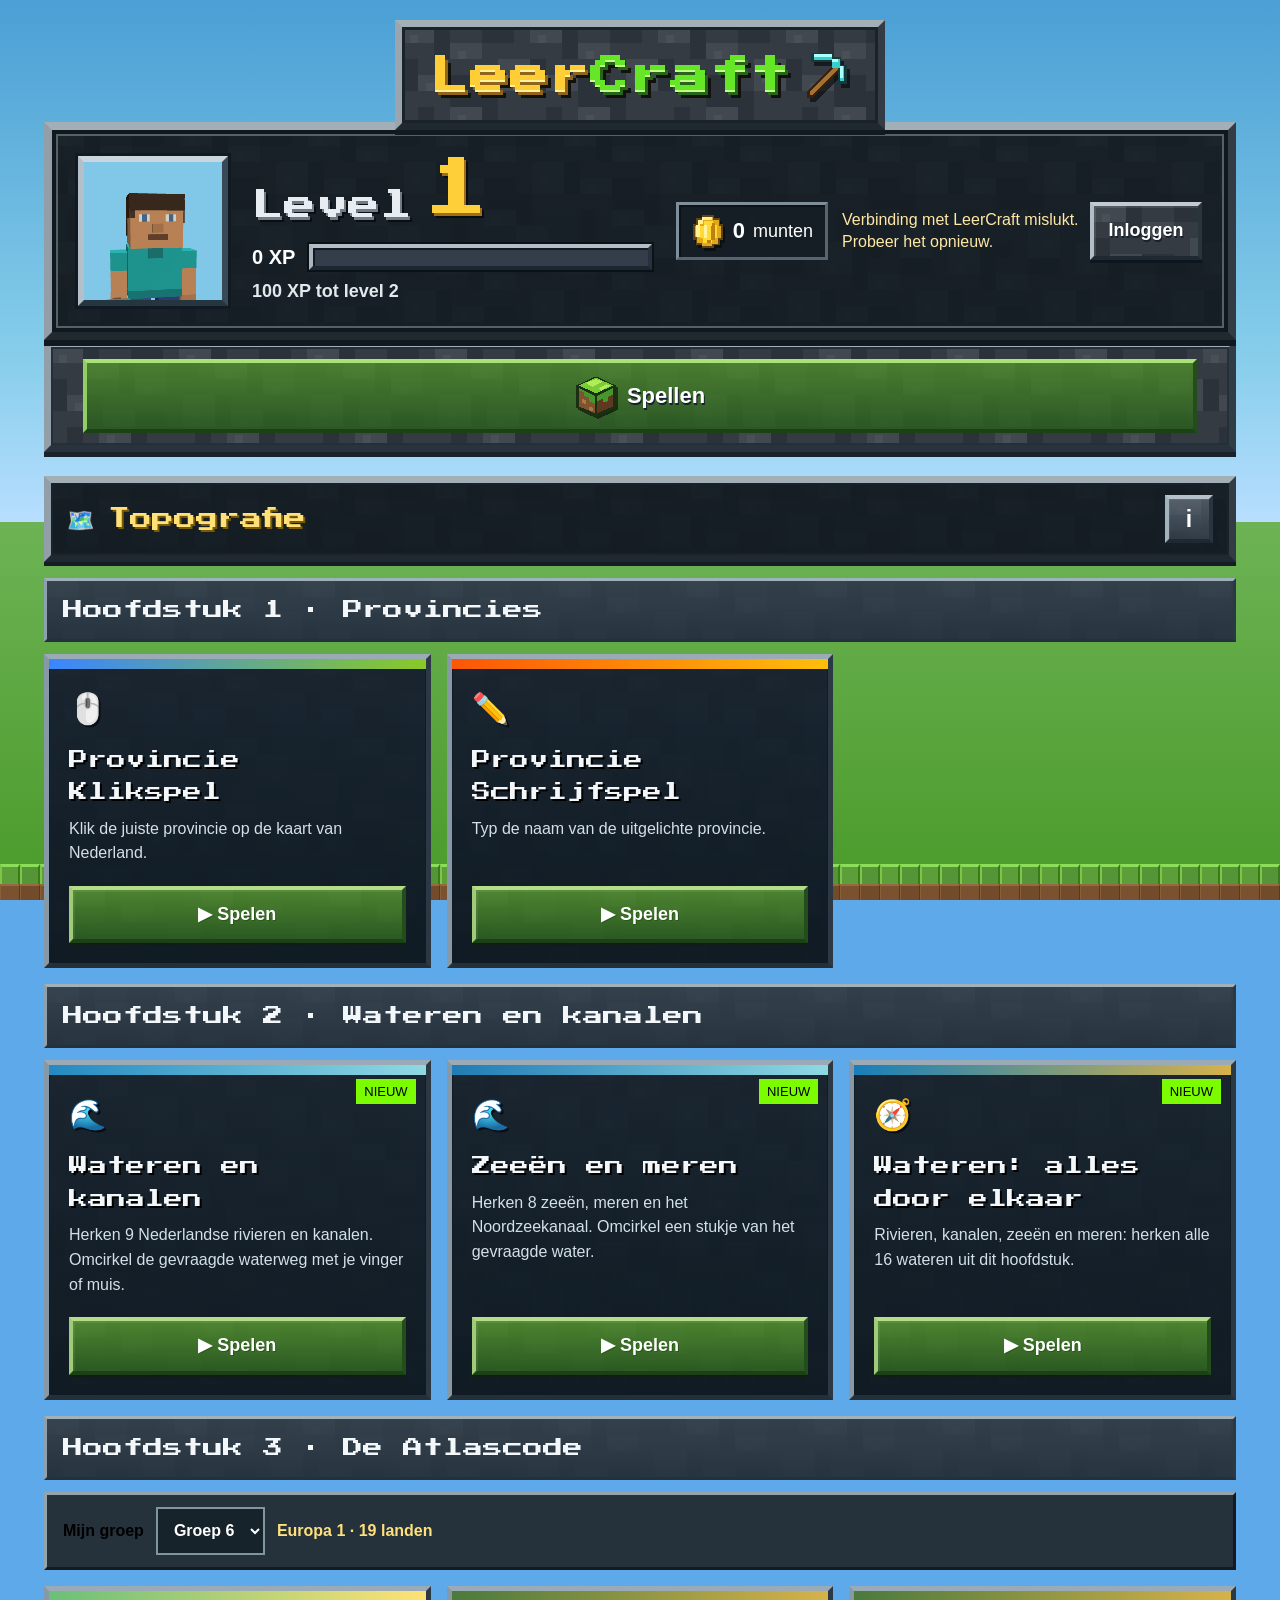
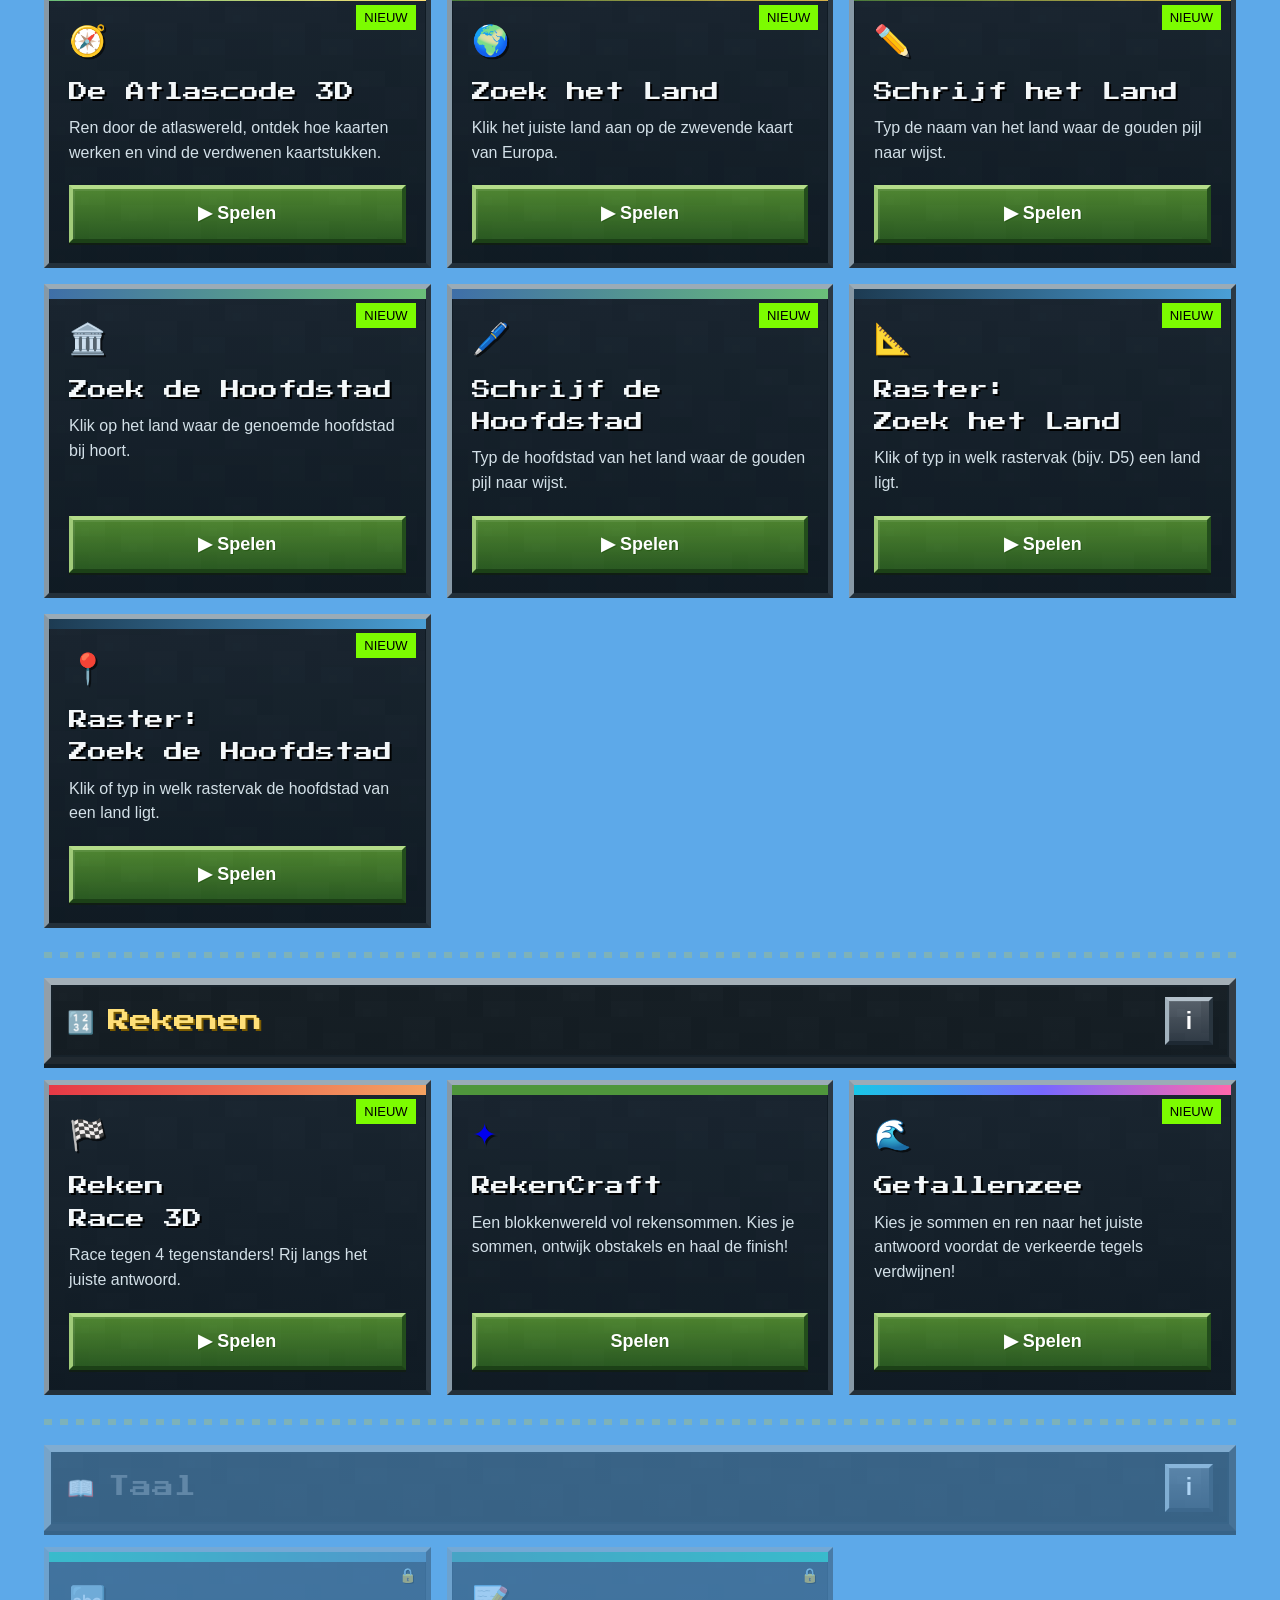
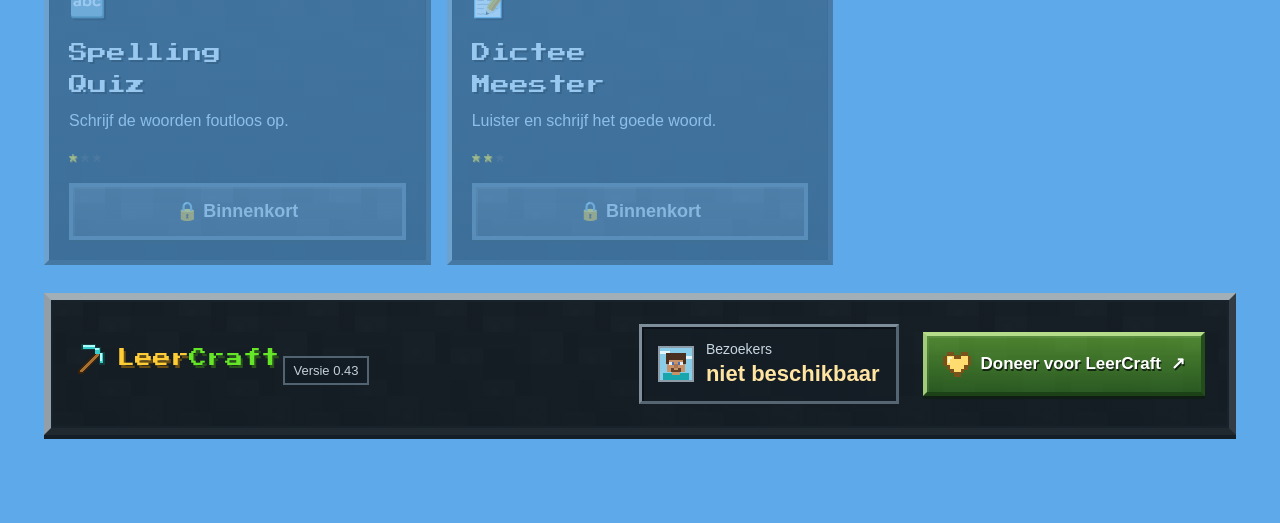
==== commit 8fe9bda7: "zeeen en meren + wateren door elkaar toegevoegd aan topografie." ====
--- a/index.html
+++ b/index.html
@@ -24,7 +24,7 @@
 <meta name="twitter:image" content="https://leercraft.nl/assets/images/social/leercraft.png">
 <link rel="icon" type="image/svg+xml" href="/assets/images/ui-grass.svg">
 <link rel="preload" href="/assets/fonts/press-start-2p.ttf" as="font" type="font/ttf" crossorigin>
-<script type="application/ld+json">{"@context":"https://schema.org","@graph":[{"@type":"WebSite","@id":"https://leercraft.nl/#website","url":"https://leercraft.nl/","name":"LeerCraft","inLanguage":"nl-NL"},{"@type":"CollectionPage","@id":"https://leercraft.nl/#spellen","url":"https://leercraft.nl/","name":"LeerCraft - Rekenspellen en topografie voor kinderen","description":"Speel gratis rekenspellen voor groep 6 en oefen topografie voor groep 5 t/m 8. Ontdek provincies, Europese landen en hoofdsteden. Direct spelen zonder account.","inLanguage":"nl-NL","isPartOf":{"@id":"https://leercraft.nl/#website"},"mainEntity":{"@type":"ItemList","itemListElement":[{"@type":"ListItem","position":1,"name":"Provincie Klikspel","url":"https://leercraft.nl/spellen/topografie/groep-6/provincie-klik/"},{"@type":"ListItem","position":2,"name":"Provincies Schrijven","url":"https://leercraft.nl/spellen/topografie/groep-6/provincie-schrijf/"},{"@type":"ListItem","position":3,"name":"Wateren en kanalen","url":"https://leercraft.nl/spellen/topografie/groep-6/wateren-kanalen/"},{"@type":"ListItem","position":4,"name":"De Atlascode","url":"https://leercraft.nl/spellen/topografie/groep-6/atlascode/"},{"@type":"ListItem","position":5,"name":"Zoek het Land","url":"https://leercraft.nl/spellen/topografie/groep-6/europa-landen-klik/"},{"@type":"ListItem","position":6,"name":"Schrijf het Land","url":"https://leercraft.nl/spellen/topografie/groep-6/europa-landen-schrijf/"},{"@type":"ListItem","position":7,"name":"Zoek de Hoofdstad","url":"https://leercraft.nl/spellen/topografie/groep-6/europa-hoofdsteden-klik/"},{"@type":"ListItem","position":8,"name":"Schrijf de Hoofdstad","url":"https://leercraft.nl/spellen/topografie/groep-6/europa-hoofdsteden-schrijf/"},{"@type":"ListItem","position":9,"name":"Raster: Zoek het Land","url":"https://leercraft.nl/spellen/topografie/groep-6/europa-raster-landen/"},{"@type":"ListItem","position":10,"name":"Raster: Zoek de Hoofdstad","url":"https://leercraft.nl/spellen/topografie/groep-6/europa-raster-hoofdsteden/"},{"@type":"ListItem","position":11,"name":"RekenCraft","url":"https://leercraft.nl/spellen/rekenen/groep-6/rekencraft/"},{"@type":"ListItem","position":12,"name":"Getallenzee","url":"https://leercraft.nl/spellen/rekenen/groep-6/getallenzee/"},{"@type":"ListItem","position":13,"name":"Reken Race 3D","url":"https://leercraft.nl/spellen/rekenen/groep-6/reken-race/"}]}}]}</script>
+<script type="application/ld+json">{"@context":"https://schema.org","@graph":[{"@type":"WebSite","@id":"https://leercraft.nl/#website","url":"https://leercraft.nl/","name":"LeerCraft","inLanguage":"nl-NL"},{"@type":"CollectionPage","@id":"https://leercraft.nl/#spellen","url":"https://leercraft.nl/","name":"LeerCraft - Rekenspellen en topografie voor kinderen","description":"Speel gratis rekenspellen voor groep 6 en oefen topografie voor groep 5 t/m 8. Ontdek provincies, Europese landen en hoofdsteden. Direct spelen zonder account.","inLanguage":"nl-NL","isPartOf":{"@id":"https://leercraft.nl/#website"},"mainEntity":{"@type":"ItemList","itemListElement":[{"@type":"ListItem","position":1,"name":"Provincie Klikspel","url":"https://leercraft.nl/spellen/topografie/groep-6/provincie-klik/"},{"@type":"ListItem","position":2,"name":"Provincies Schrijven","url":"https://leercraft.nl/spellen/topografie/groep-6/provincie-schrijf/"},{"@type":"ListItem","position":3,"name":"Wateren en kanalen","url":"https://leercraft.nl/spellen/topografie/groep-6/wateren-kanalen/"},{"@type":"ListItem","position":4,"name":"Zeeën en meren","url":"https://leercraft.nl/spellen/topografie/groep-6/zeeen-meren/"},{"@type":"ListItem","position":5,"name":"Wateren: alles door elkaar","url":"https://leercraft.nl/spellen/topografie/groep-6/wateren-compleet/"},{"@type":"ListItem","position":6,"name":"De Atlascode","url":"https://leercraft.nl/spellen/topografie/groep-6/atlascode/"},{"@type":"ListItem","position":7,"name":"Zoek het Land","url":"https://leercraft.nl/spellen/topografie/groep-6/europa-landen-klik/"},{"@type":"ListItem","position":8,"name":"Schrijf het Land","url":"https://leercraft.nl/spellen/topografie/groep-6/europa-landen-schrijf/"},{"@type":"ListItem","position":9,"name":"Zoek de Hoofdstad","url":"https://leercraft.nl/spellen/topografie/groep-6/europa-hoofdsteden-klik/"},{"@type":"ListItem","position":10,"name":"Schrijf de Hoofdstad","url":"https://leercraft.nl/spellen/topografie/groep-6/europa-hoofdsteden-schrijf/"},{"@type":"ListItem","position":11,"name":"Raster: Zoek het Land","url":"https://leercraft.nl/spellen/topografie/groep-6/europa-raster-landen/"},{"@type":"ListItem","position":12,"name":"Raster: Zoek de Hoofdstad","url":"https://leercraft.nl/spellen/topografie/groep-6/europa-raster-hoofdsteden/"},{"@type":"ListItem","position":13,"name":"RekenCraft","url":"https://leercraft.nl/spellen/rekenen/groep-6/rekencraft/"},{"@type":"ListItem","position":14,"name":"Getallenzee","url":"https://leercraft.nl/spellen/rekenen/groep-6/getallenzee/"},{"@type":"ListItem","position":15,"name":"Reken Race 3D","url":"https://leercraft.nl/spellen/rekenen/groep-6/reken-race/"}]}}]}</script>
 <!-- leercraft:seo:end -->
 <link href="assets/fonts/fonts.css" rel="stylesheet">
 <style>
@@ -282,7 +282,7 @@
     <div class="subject-header">
       <span class="subject-icon">🗺️</span>
       <h2 class="subject-title">Topografie</h2>
-      <span class="subject-badge">3 hoofdstukken · 10 spellen</span>
+      <span class="subject-badge">3 hoofdstukken · 12 spellen</span>
     </div>
     <p class="learning-path">Provincies en Wateren en kanalen: groep 6. De Atlascode: groep 5 t/m 8. Groep 5 en 6 oefenen Europa 1 (19 landen); groep 7 en 8 Europa 1 + 2 (39 landen). Herkennen &rarr; zelf herinneren &rarr; combineren en toepassen.</p>
     <h3 class="chapter-title">Hoofdstuk 1 · Provincies</h3>
@@ -321,6 +321,24 @@
           <h4 class="card-name">Wateren en kanalen</h4>
           <div class="card-desc">Herken 9 Nederlandse rivieren en kanalen. Omcirkel de gevraagde waterweg met je vinger of muis.</div>
           <p class="didactic-level"><strong>Niveau 1: herkennen</strong><span>Herken een genoemde waterweg op de kaart. Omcirkel een duidelijk stuk; tekenen is een aparte bedieningsvaardigheid.</span></p>
+          <span class="card-btn">▶ Spelen</span>
+        </div>
+      </a>
+      <a class="card" href="/spellen/topografie/groep-6/zeeen-meren/">
+        <div class="card-banner" style="background:linear-gradient(90deg,#207cb4,#8fd9e3);"></div>
+        <div class="new-badge">NIEUW</div><div class="card-body">
+          <span class="card-icon" aria-hidden="true">🌊</span><h4 class="card-name">Zeeën en meren</h4>
+          <div class="card-desc">Herken 8 zeeën, meren en het Noordzeekanaal. Omcirkel een stukje van het gevraagde water.</div>
+          <p class="didactic-level"><strong>Niveau 1: herkennen</strong><span>Koppel de naam aan het juiste watergebied op de kaart.</span></p>
+          <span class="card-btn">▶ Spelen</span>
+        </div>
+      </a>
+      <a class="card" href="/spellen/topografie/groep-6/wateren-compleet/">
+        <div class="card-banner" style="background:linear-gradient(90deg,#177fba,#d6b24a);"></div>
+        <div class="new-badge">NIEUW</div><div class="card-body">
+          <span class="card-icon" aria-hidden="true">🧭</span><h4 class="card-name">Wateren: alles door elkaar</h4>
+          <div class="card-desc">Rivieren, kanalen, zeeën en meren: herken alle 16 wateren uit dit hoofdstuk.</div>
+          <p class="didactic-level"><strong>Niveau 1: gemengd herkennen</strong><span>Oefen dezelfde herkenningsvaardigheid met alle wateren door elkaar.</span></p>
           <span class="card-btn">▶ Spelen</span>
         </div>
       </a>
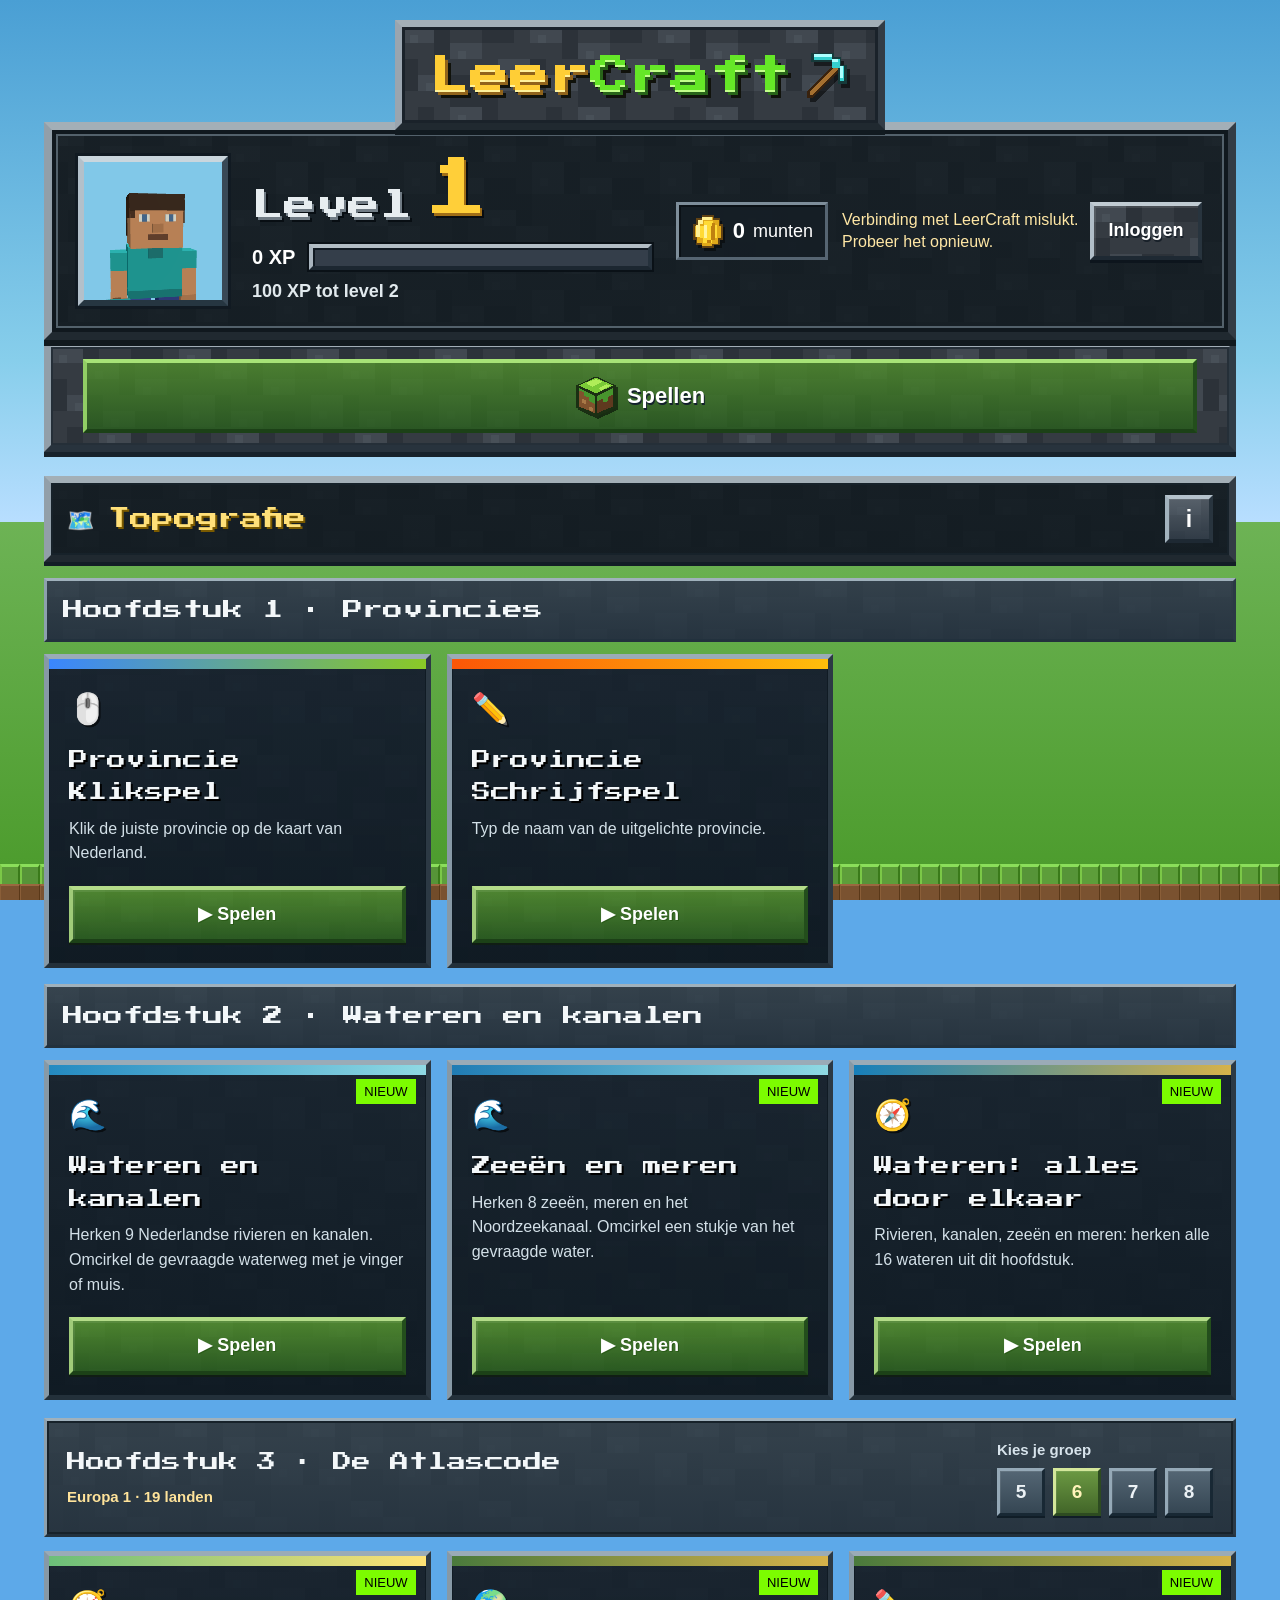
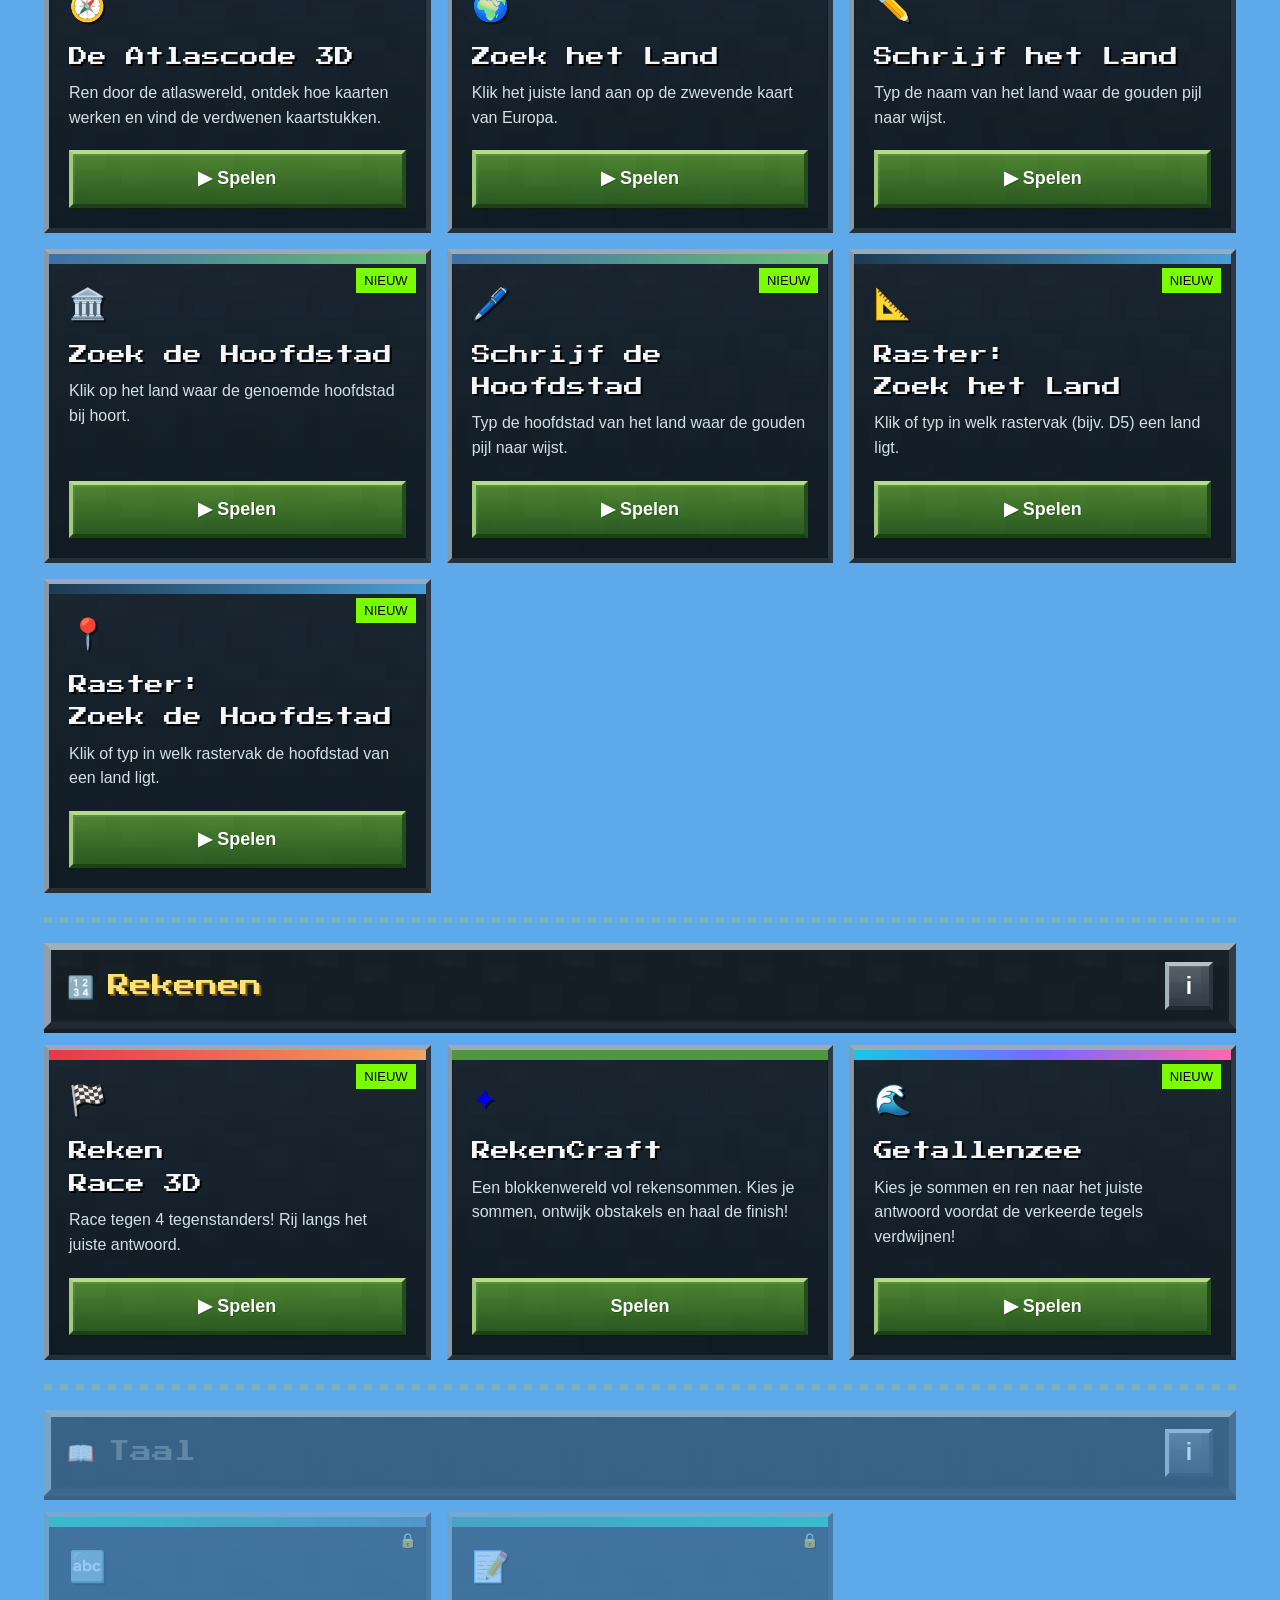
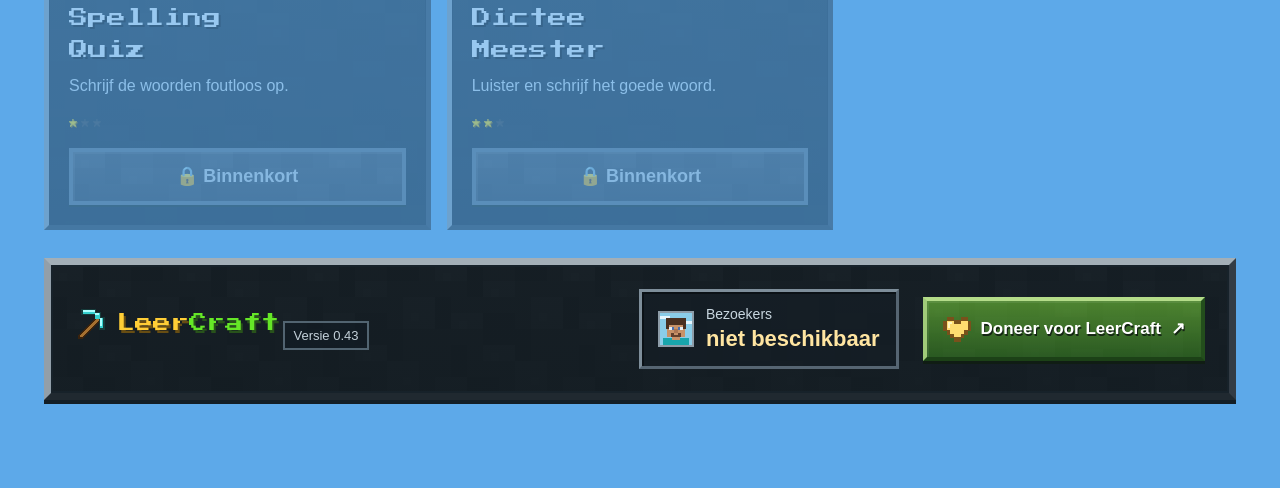
==== commit 7e64d64e: "opties van klaskeuze is beter afgestemd met het thema." ====
--- a/index.html
+++ b/index.html
@@ -343,8 +343,15 @@
         </div>
       </a>
     </div>
-    <h3 class="chapter-title">Hoofdstuk 3 · De Atlascode</h3>
-    <div class="atlas-hub-config"><label for="chapter-atlas-group">Mijn groep</label><select id="chapter-atlas-group"><option value="5">Groep 5</option><option value="6" selected>Groep 6</option><option value="7">Groep 7</option><option value="8">Groep 8</option></select><span id="chapter-atlas-curriculum">Europa 1 · 19 landen</span></div>
+    <div class="atlas-chapter" aria-labelledby="atlas-chapter-title">
+      <div class="atlas-chapter-heading"><h3 class="chapter-title" id="atlas-chapter-title">Hoofdstuk 3 · De Atlascode</h3><p id="chapter-atlas-curriculum" aria-live="polite">Europa 1 · 19 landen</p></div>
+      <fieldset class="atlas-hub-config" id="chapter-atlas-group"><legend>Kies je groep</legend>
+        <label><input type="radio" name="atlas-group" value="5"><span>5</span></label>
+        <label><input type="radio" name="atlas-group" value="6" checked><span>6</span></label>
+        <label><input type="radio" name="atlas-group" value="7"><span>7</span></label>
+        <label><input type="radio" name="atlas-group" value="8"><span>8</span></label>
+      </fieldset>
+    </div>
     <div class="cards-grid">
       <a class="card" href="/spellen/topografie/groep-6/atlascode/">
         <div class="card-banner" style="background:linear-gradient(90deg,#6bbf79,#ffe275);"></div>
--- a/assets/hub.css
+++ b/assets/hub.css
@@ -117,6 +117,16 @@
 @media(min-width:700px){.site-home .site-footer{grid-template-columns:minmax(0,1fr) minmax(130px,auto);gap:20px 24px;padding:24px}.footer-donate{grid-column:1/-1}}
 @media(min-width:1000px){.site-home .site-footer{grid-template-columns:minmax(0,1fr) minmax(150px,auto) minmax(250px,auto)}.footer-donate{grid-column:auto}}
 @media(max-width:360px){.site-home .site-footer{padding:18px 12px}.site-home .footer-brand{font-size:16px}.site-home .footer-donate{font-size:16px;padding:12px 10px;gap:8px}}
-.atlas-hub-config{display:flex;align-items:center;flex-wrap:wrap;gap:12px;padding:12px 16px;margin-bottom:16px;background:#25313b;border:3px solid;border-color:#93a4ad #121b22 #121b22 #93a4ad;font:700 16px/1.5 Arial,sans-serif}
-.atlas-hub-config select{min-height:48px;padding:8px 12px;font:700 16px Arial;background:#17232b;color:#fff;border:2px solid #81959e;border-radius:0}
-.atlas-hub-config span{color:#ffe17b}
+.site-home .atlas-chapter{display:grid;grid-template-columns:minmax(0,1fr) auto;gap:16px 24px;align-items:center;margin:18px 0 14px;padding:18px 20px;background:linear-gradient(#34434ecc,#263440ed),var(--hub-stone);border:3px solid;border-color:#a0b1bc #2b3945 #22313d #8da0ad;box-shadow:inset 0 0 0 2px #17222a}
+.site-home .atlas-chapter .chapter-title{margin:0;padding:0;border:0;background:none;box-shadow:none;font-size:clamp(15px,1.65vw,19px);line-height:1.7}
+.atlas-chapter-heading{min-width:0}
+.site-home #chapter-atlas-curriculum{margin:8px 0 0;color:#ffe39a;font:700 15px/1.5 Arial,sans-serif}
+.site-home .atlas-hub-config{display:grid;grid-template-columns:repeat(4,minmax(48px,1fr));gap:8px;min-width:0;margin:0;padding:0;border:0;color:#e3edf3;font:700 15px/1.4 Arial,sans-serif}
+.atlas-hub-config legend{padding:0 0 8px;color:#d7e3eb}
+.atlas-hub-config label{position:relative;cursor:pointer;min-width:0}
+.atlas-hub-config input{position:absolute;width:1px;height:1px;opacity:0}
+.site-home .atlas-hub-config span{display:flex;align-items:center;justify-content:center;min-height:48px;min-width:48px;padding:8px;color:#ecf2f6;background:linear-gradient(#546674,#354653);border:3px solid;border-color:#95a9b7 #182834 #182834 #95a9b7;box-shadow:inset 1px 1px #ffffff15,0 2px #101d27;font:700 19px/1 Arial,sans-serif}
+.site-home .atlas-hub-config input:checked+span{color:#fff3ba;background:linear-gradient(#6b9842,#426629);border-color:#d4e79b #2d4b21 #2d4b21 #d4e79b}
+.atlas-hub-config label:hover span{filter:brightness(1.12)}
+.atlas-hub-config input:focus-visible+span{outline:3px solid #ffe17b;outline-offset:3px}
+@media(max-width:700px){.site-home .atlas-chapter{grid-template-columns:minmax(0,1fr);gap:14px;padding:16px}.site-home .atlas-hub-config{width:100%}}
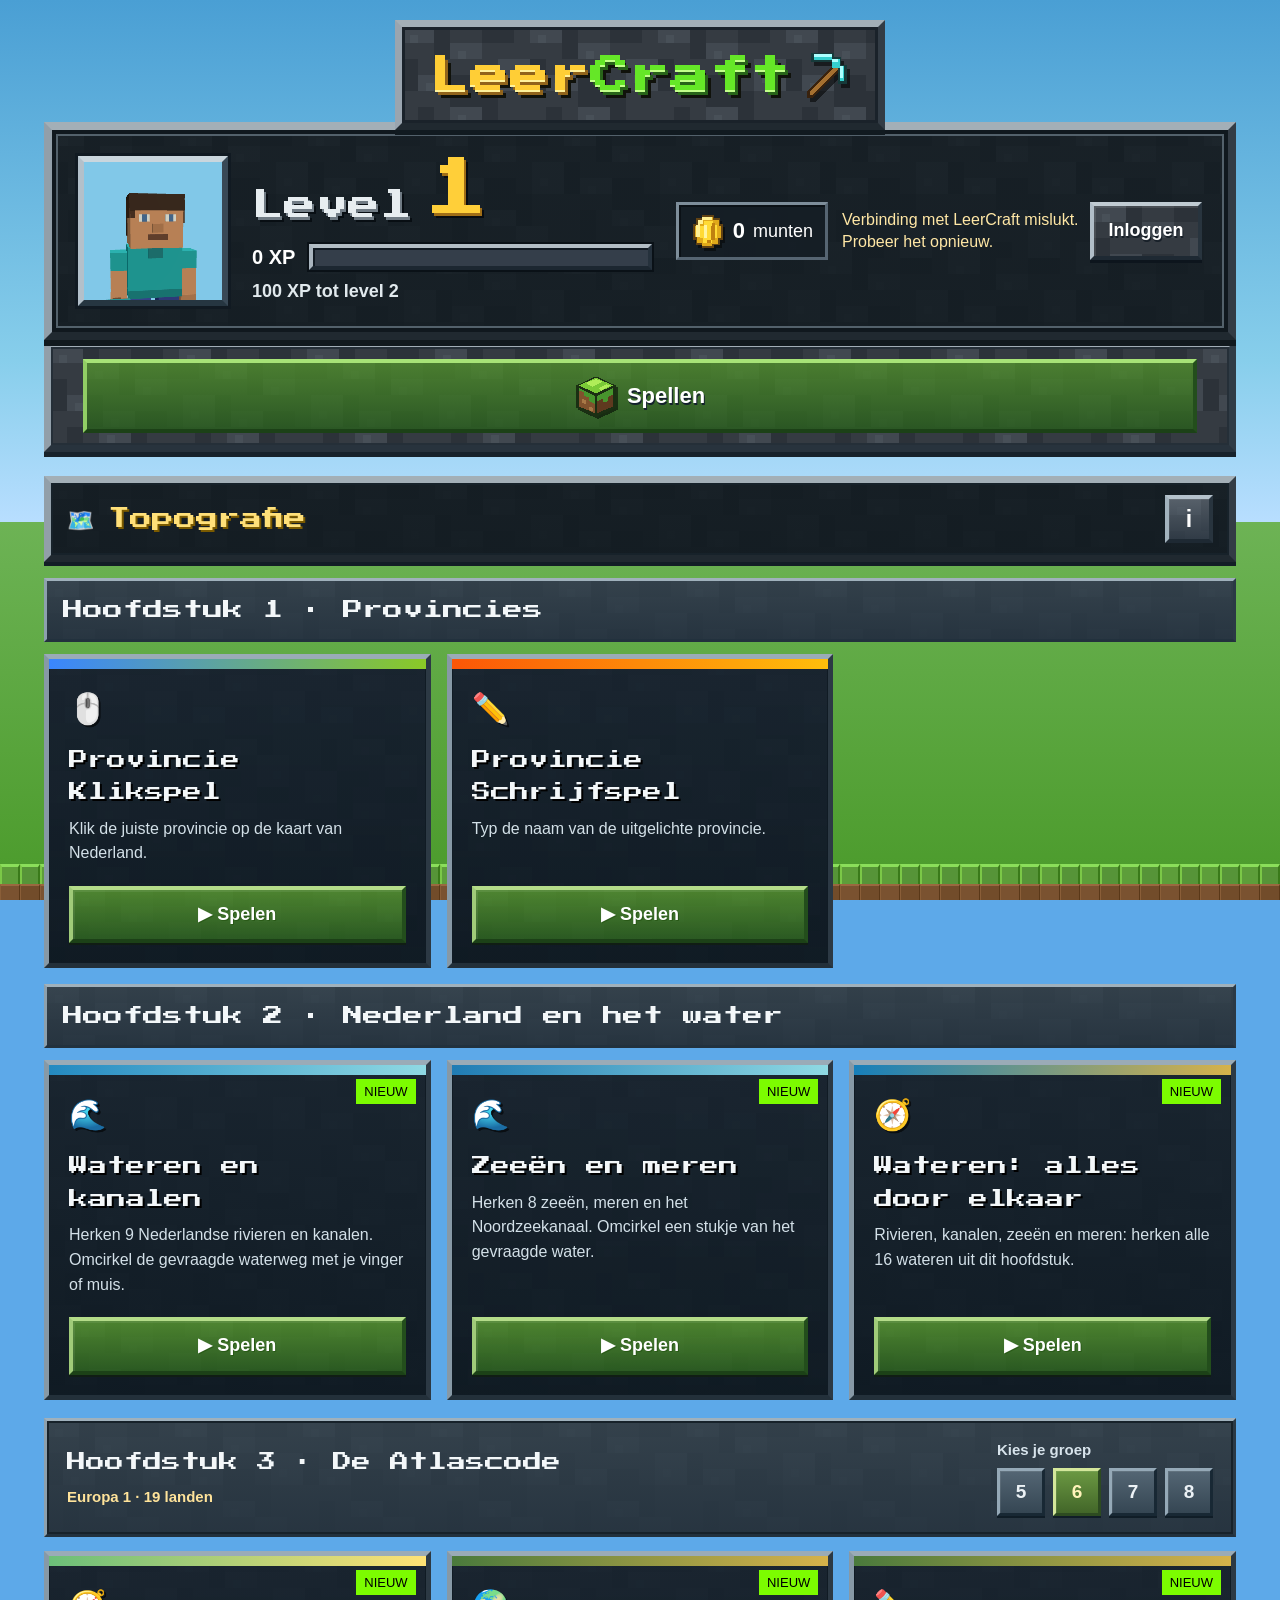
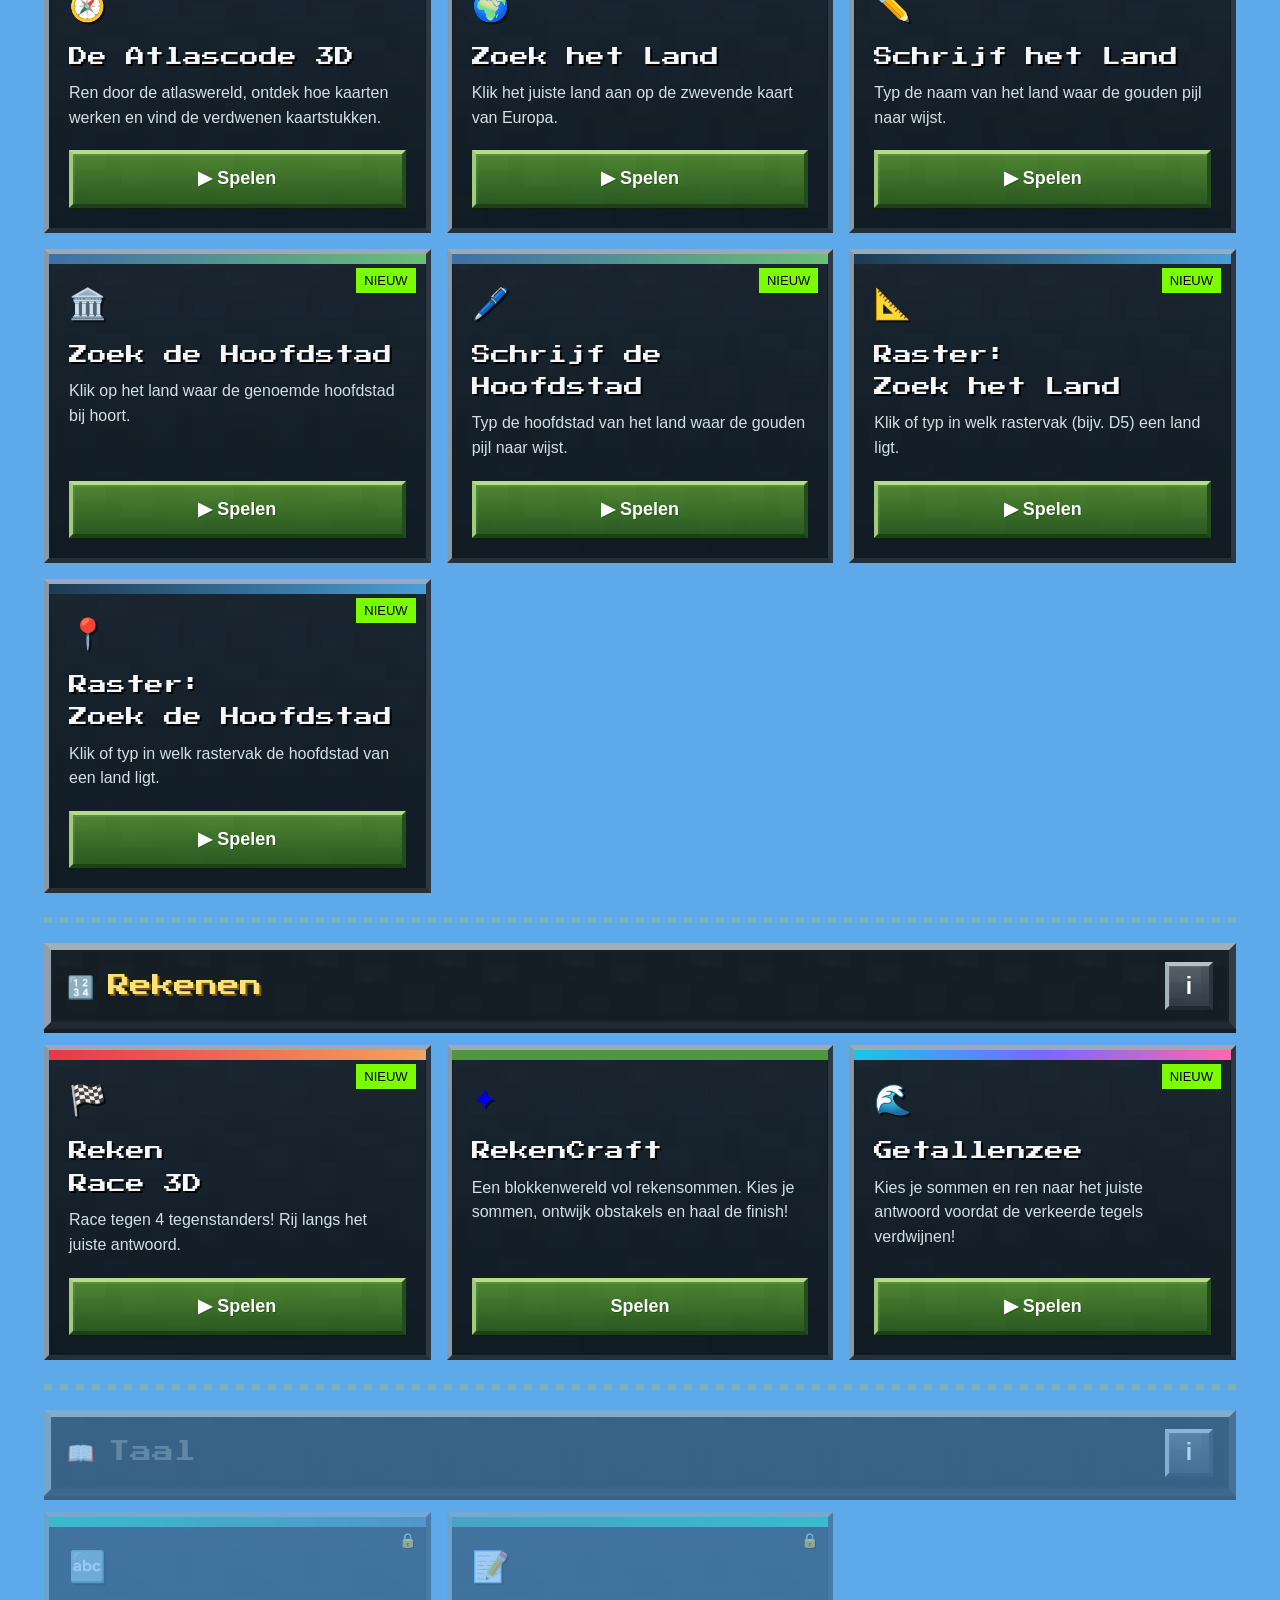
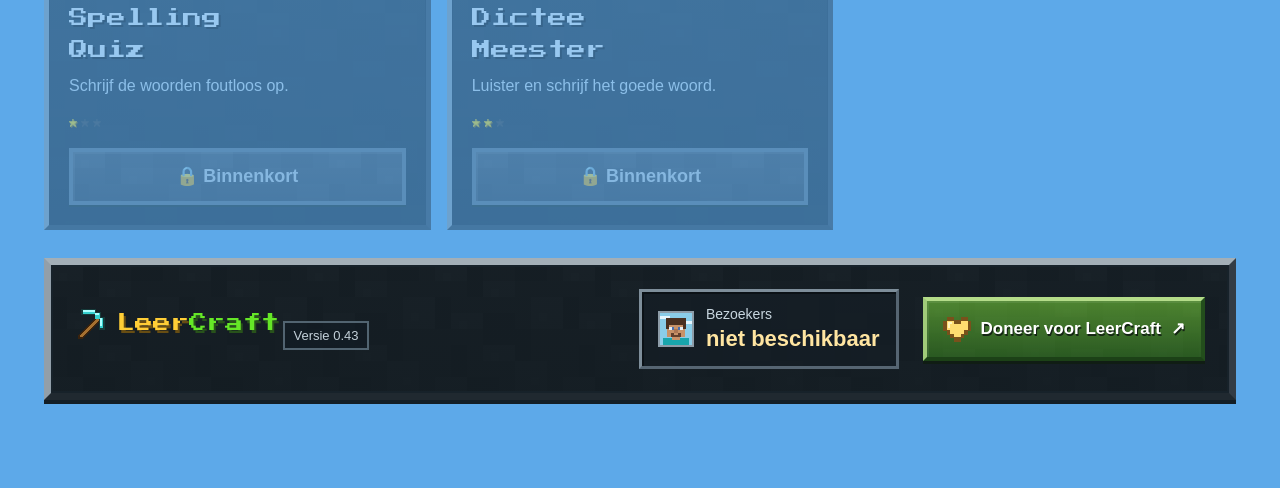
==== commit b00866d1: "controle op wateren gerepareerd." ====
--- a/index.html
+++ b/index.html
@@ -311,7 +311,7 @@
       </a>
 
     </div>
-    <h3 class="chapter-title">Hoofdstuk 2 · Wateren en kanalen</h3>
+    <h3 class="chapter-title">Hoofdstuk 2 · Nederland en het water</h3>
     <div class="cards-grid">
       <a class="card" href="/spellen/topografie/groep-6/wateren-kanalen/">
         <div class="card-banner" style="background:linear-gradient(90deg,#248ac1,#8fd9e3);"></div>
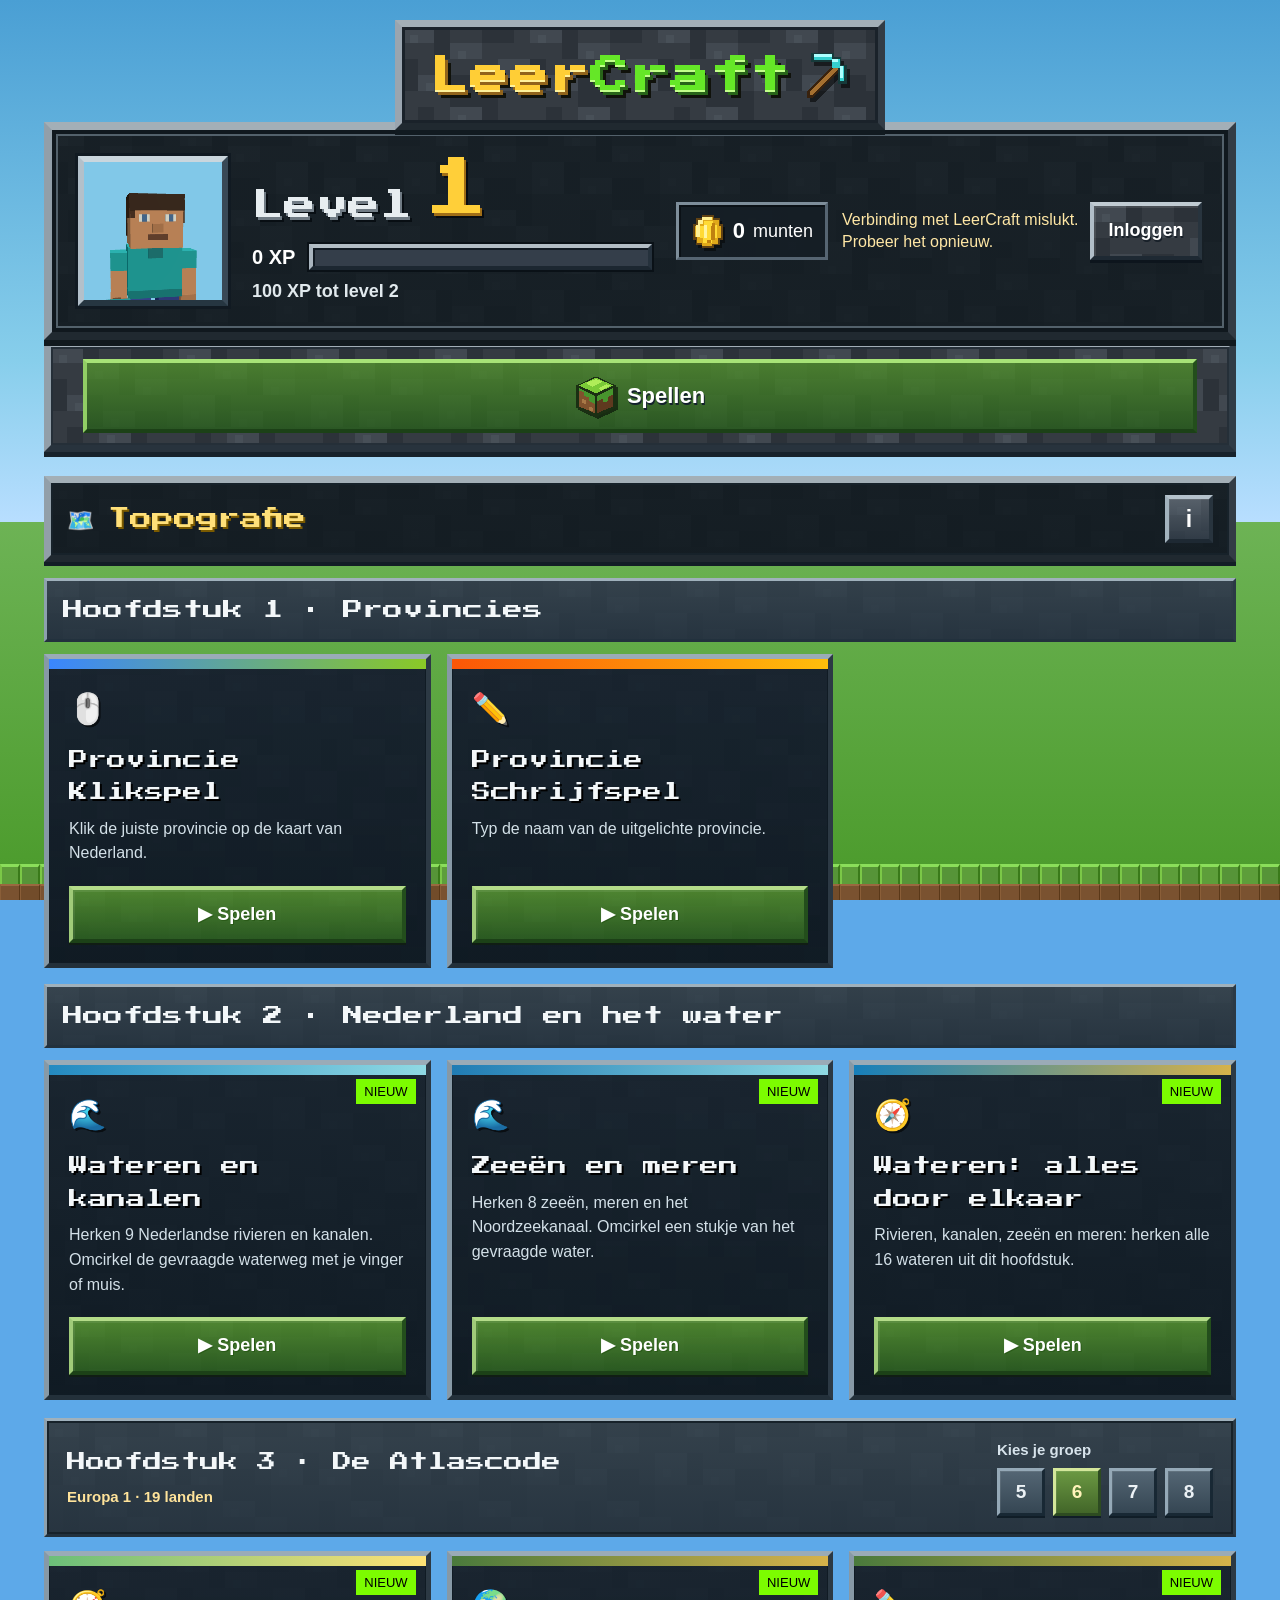
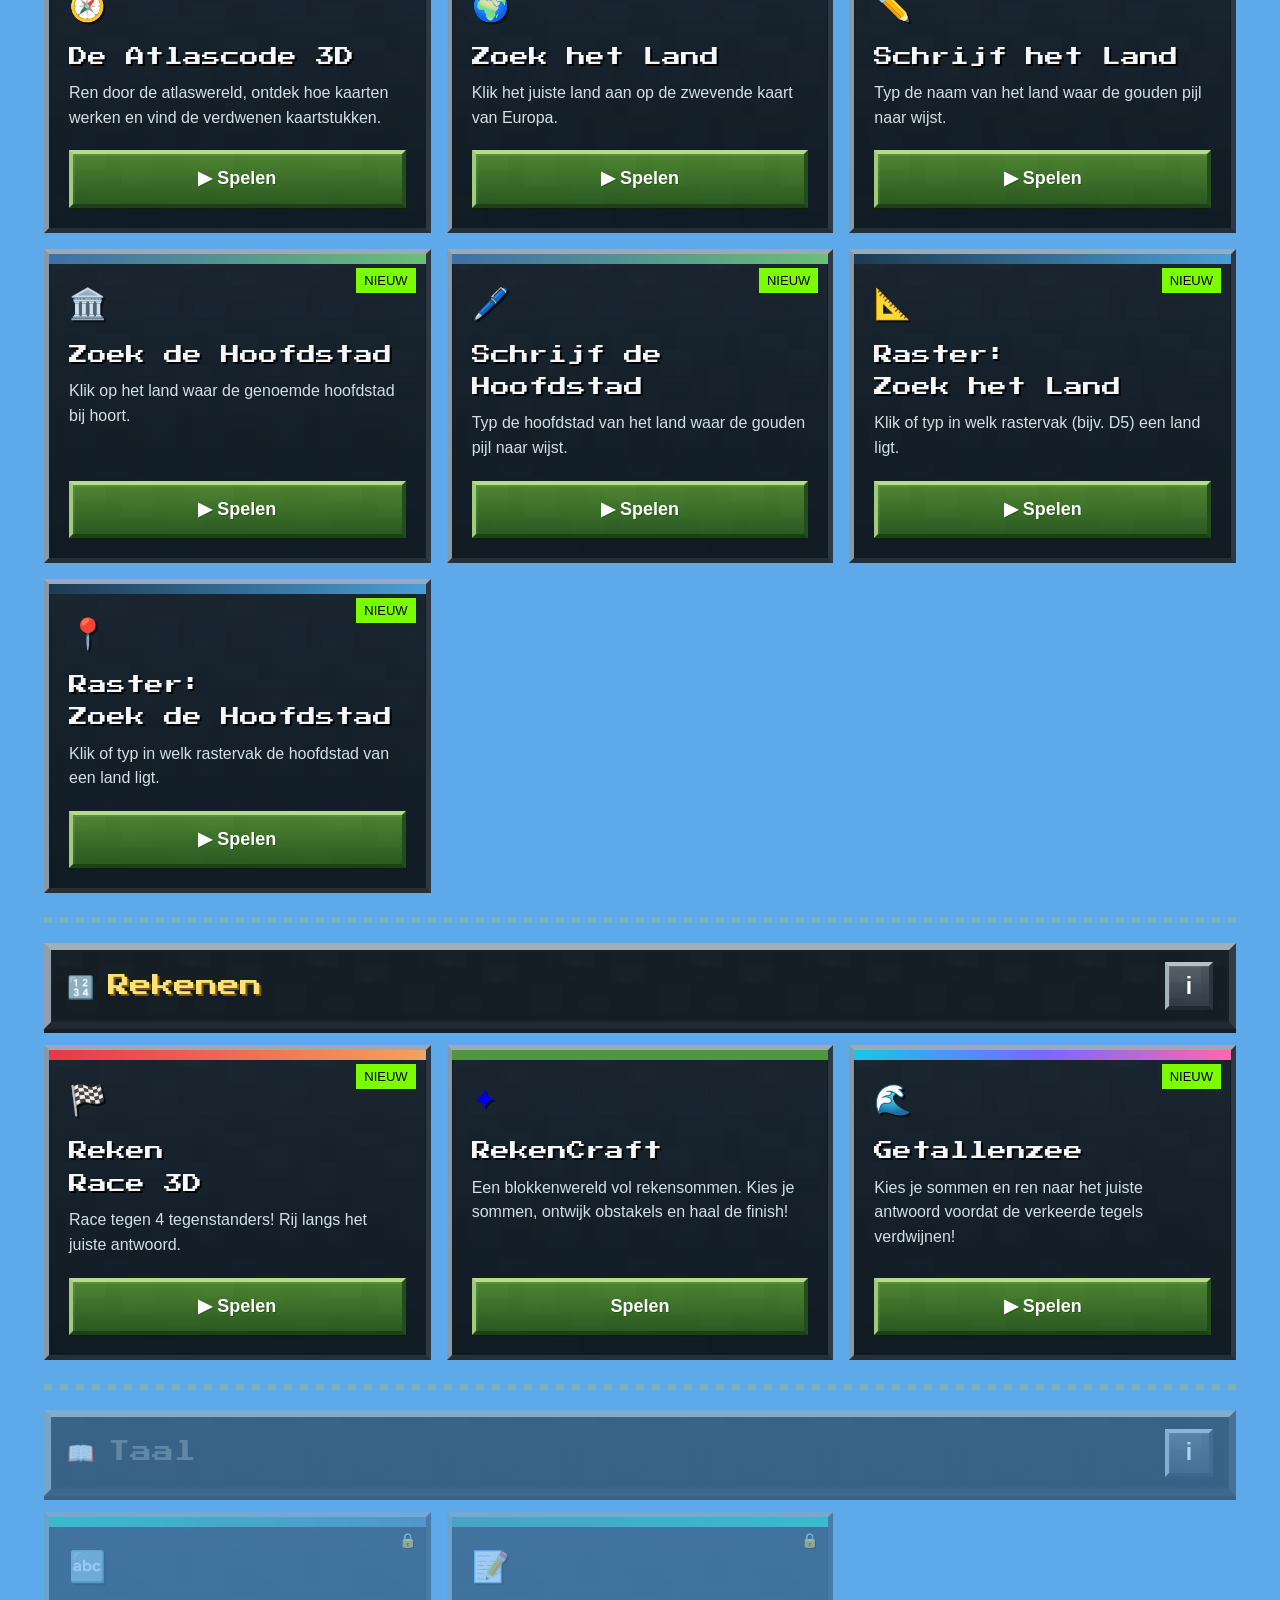
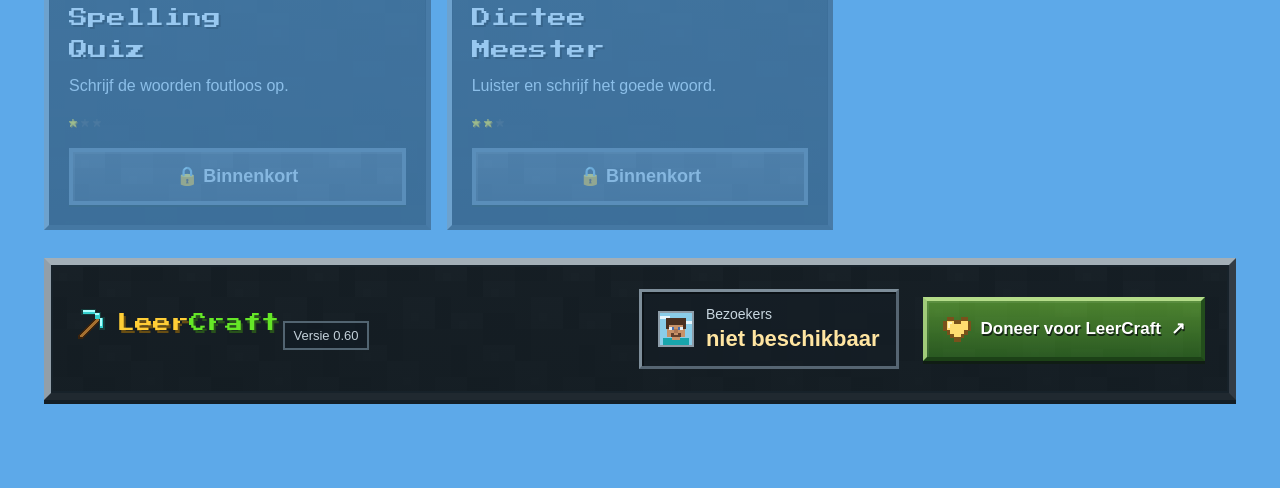
==== commit 8bdd467d: "version bumb + helpfunctionaliteit toegevoegd." ====
--- a/index.html
+++ b/index.html
@@ -561,7 +561,7 @@
   <footer class="footer site-footer" aria-label="Over LeerCraft">
     <div class="footer-identity">
       <a class="footer-brand" href="/#spellen"><img src="/assets/images/ui-pickaxe.svg" width="32" height="32" alt=""><span>Leer<span>Craft</span></span></a>
-      <span class="footer-version">Versie 0.43</span>
+      <span class="footer-version">Versie 0.60</span>
     </div>
     <div class="footer-visitors"><img src="/assets/images/steve-portrait.svg" width="36" height="36" alt=""><div><span>Bezoekers</span><strong id="visitor-count">...</strong></div></div>
     <a class="footer-donate" href="https://whydonate.com/fundraising/leercraft" target="_blank" rel="noopener noreferrer" aria-label="Doneer voor LeerCraft (opent in een nieuw tabblad)">
